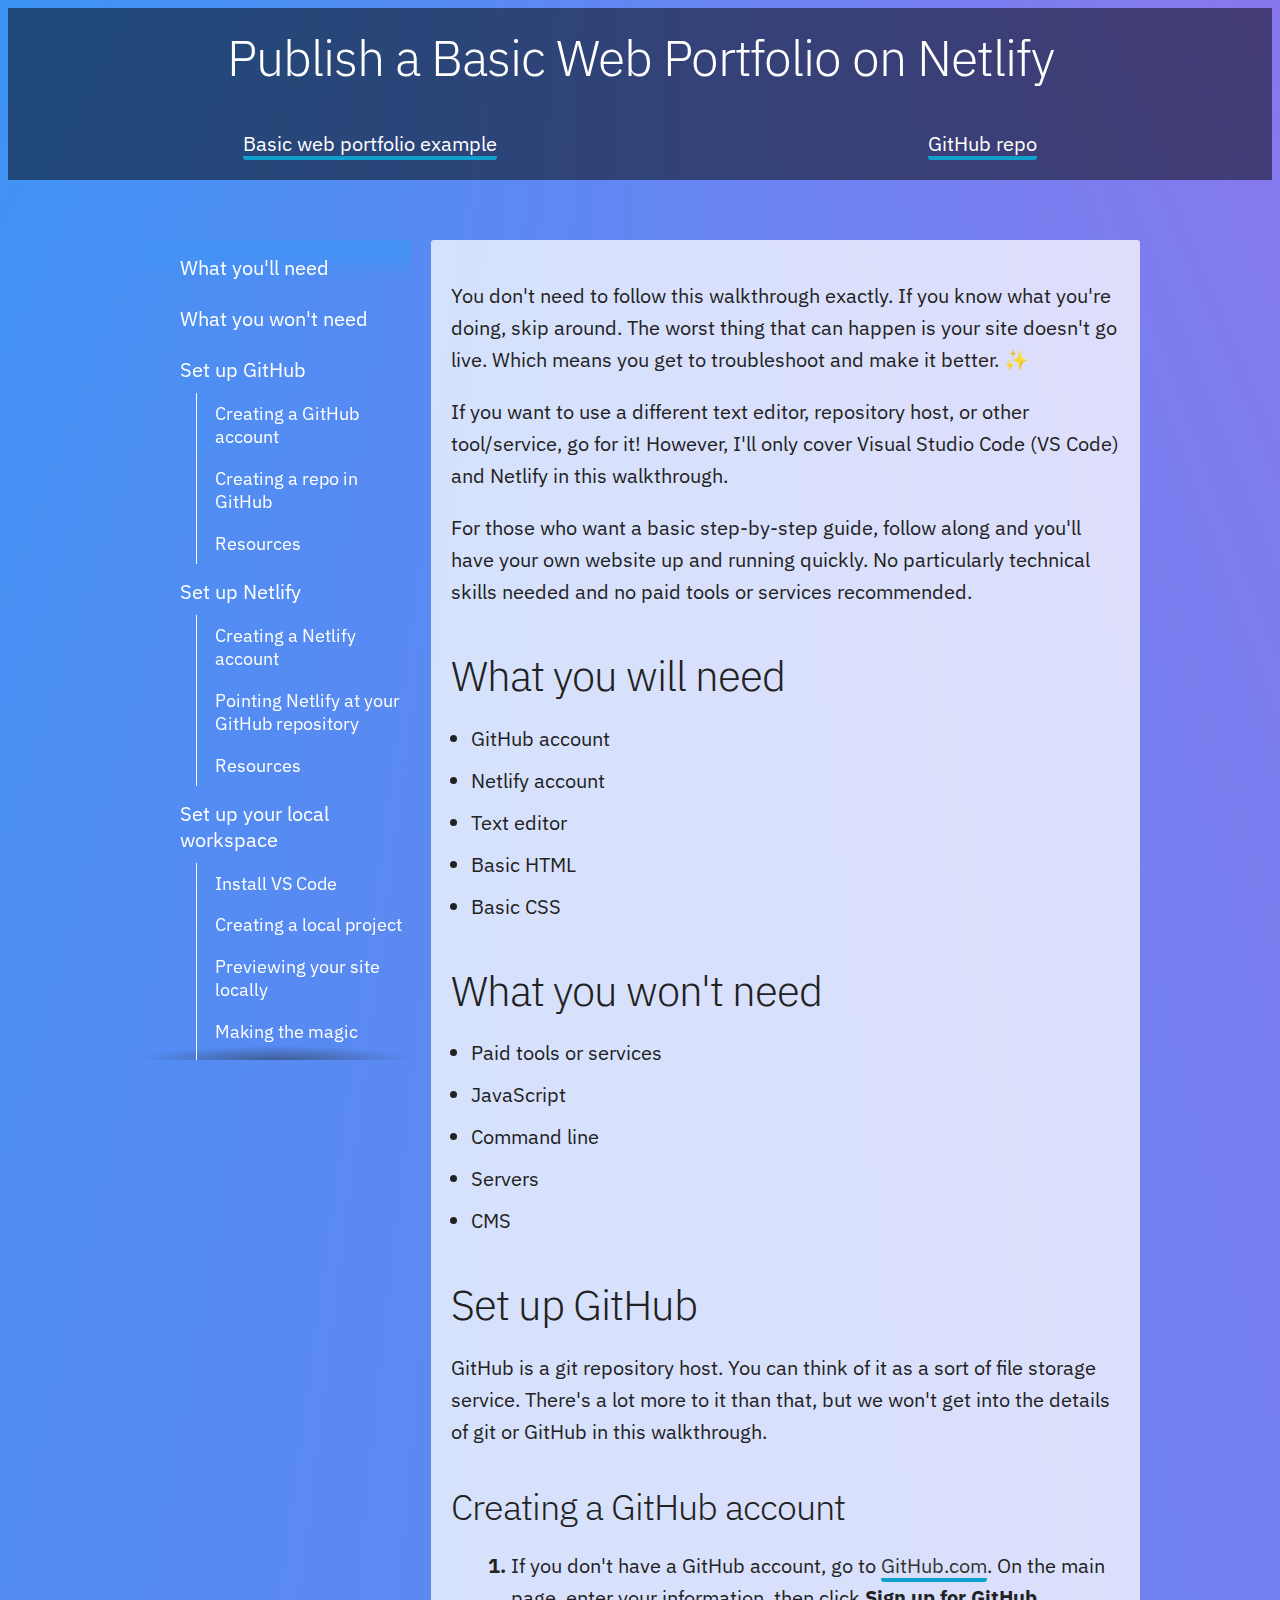
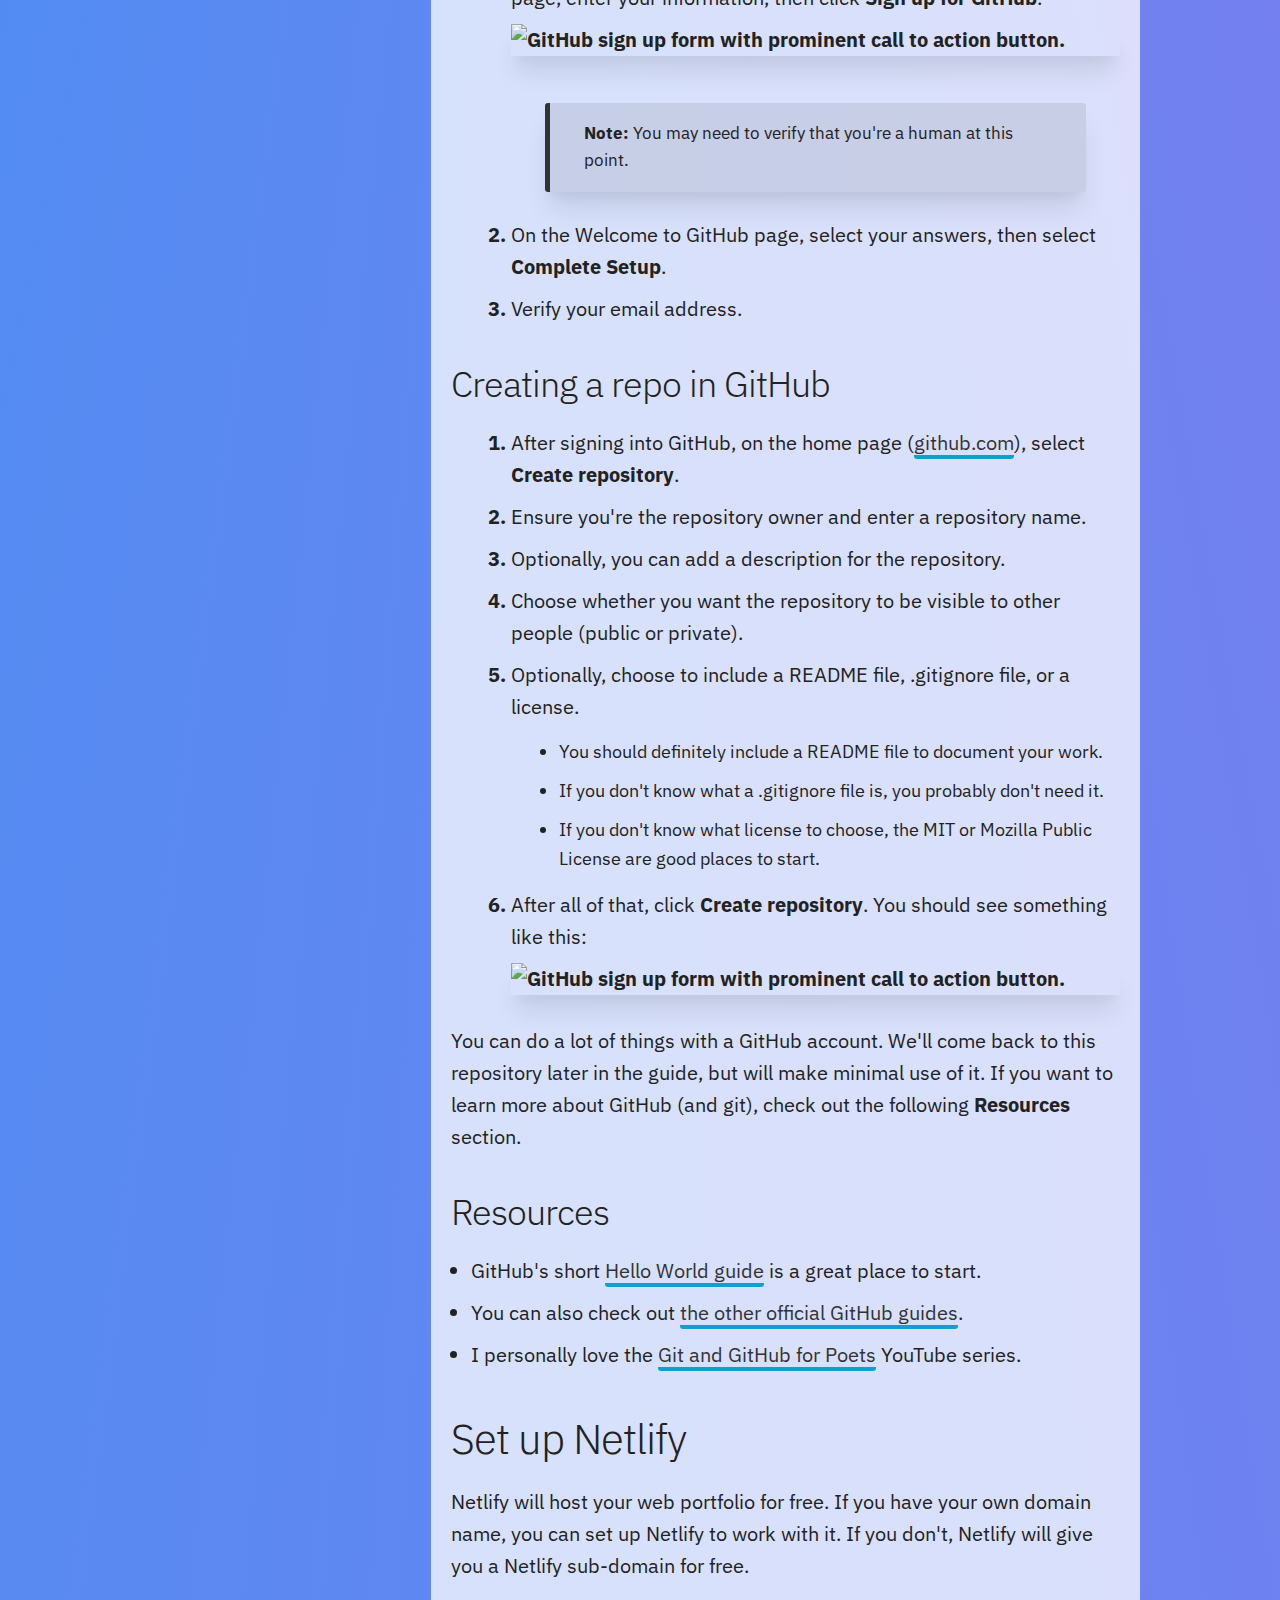
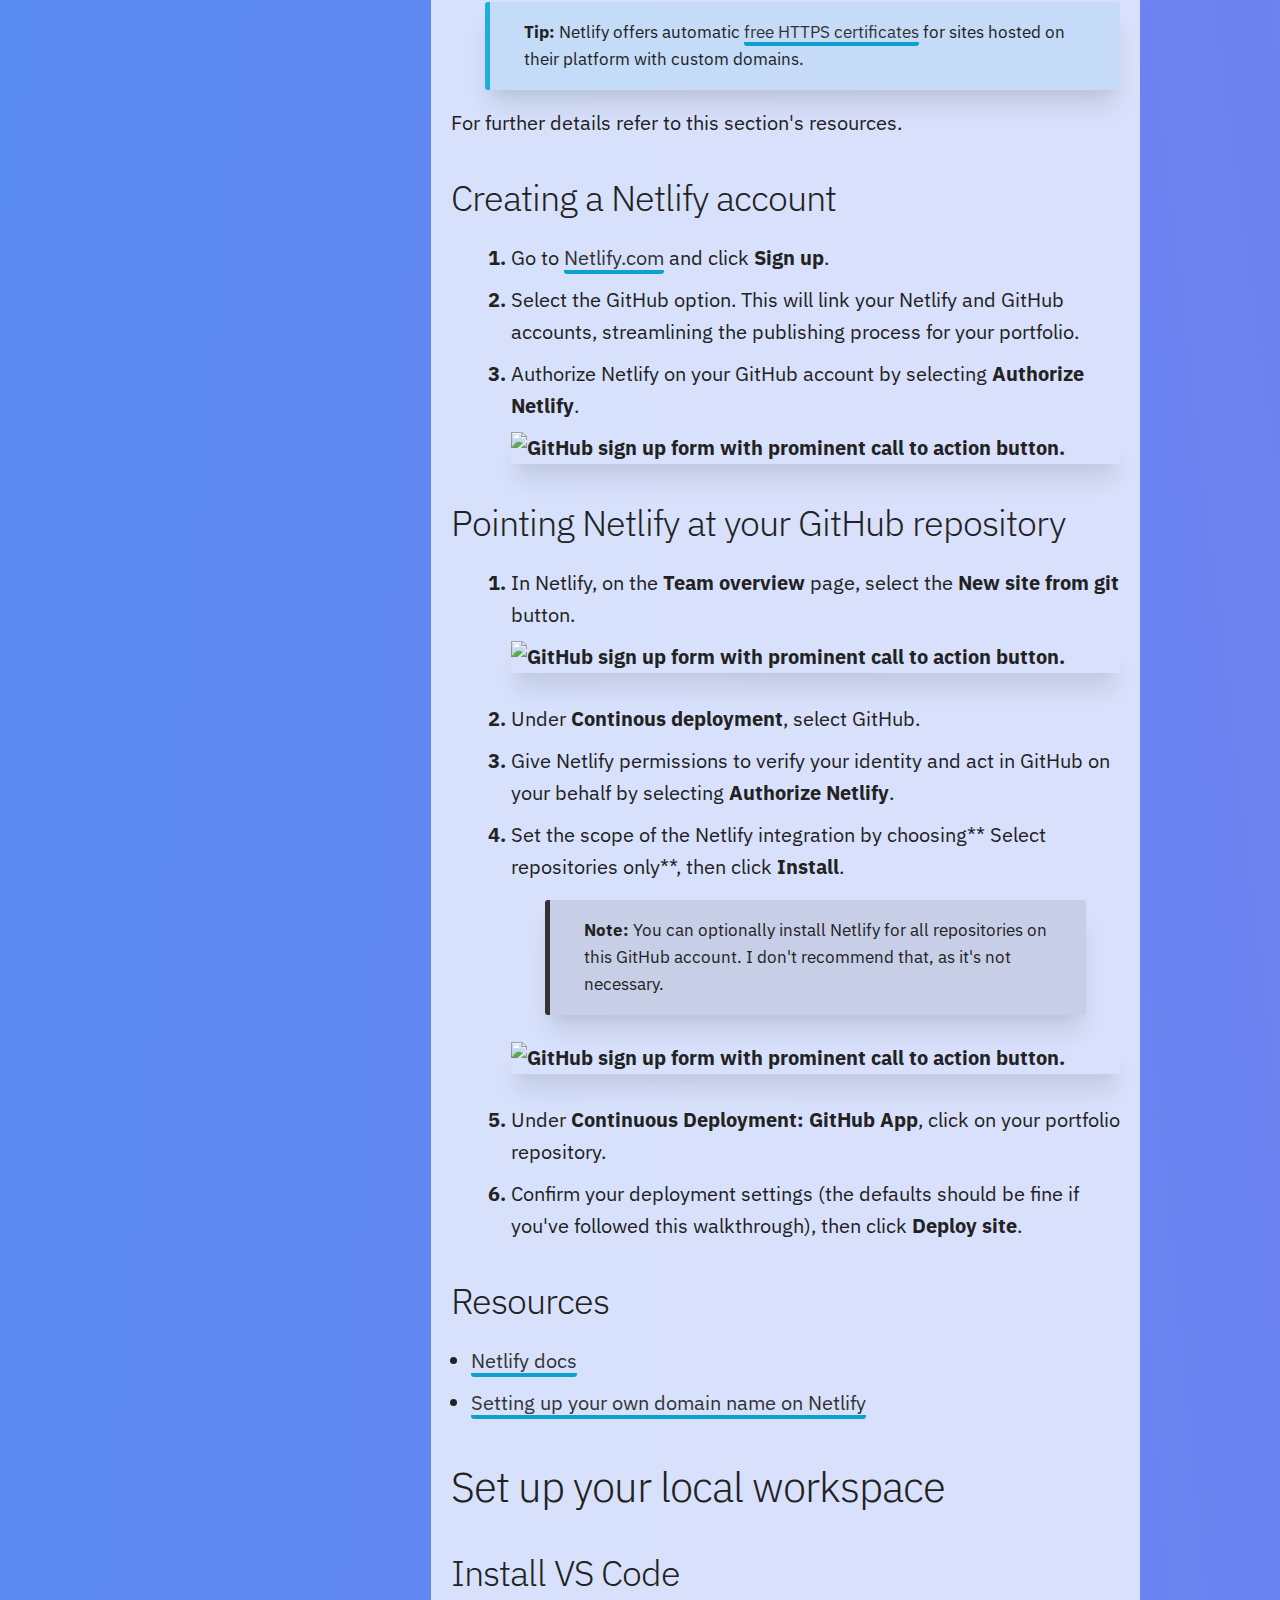
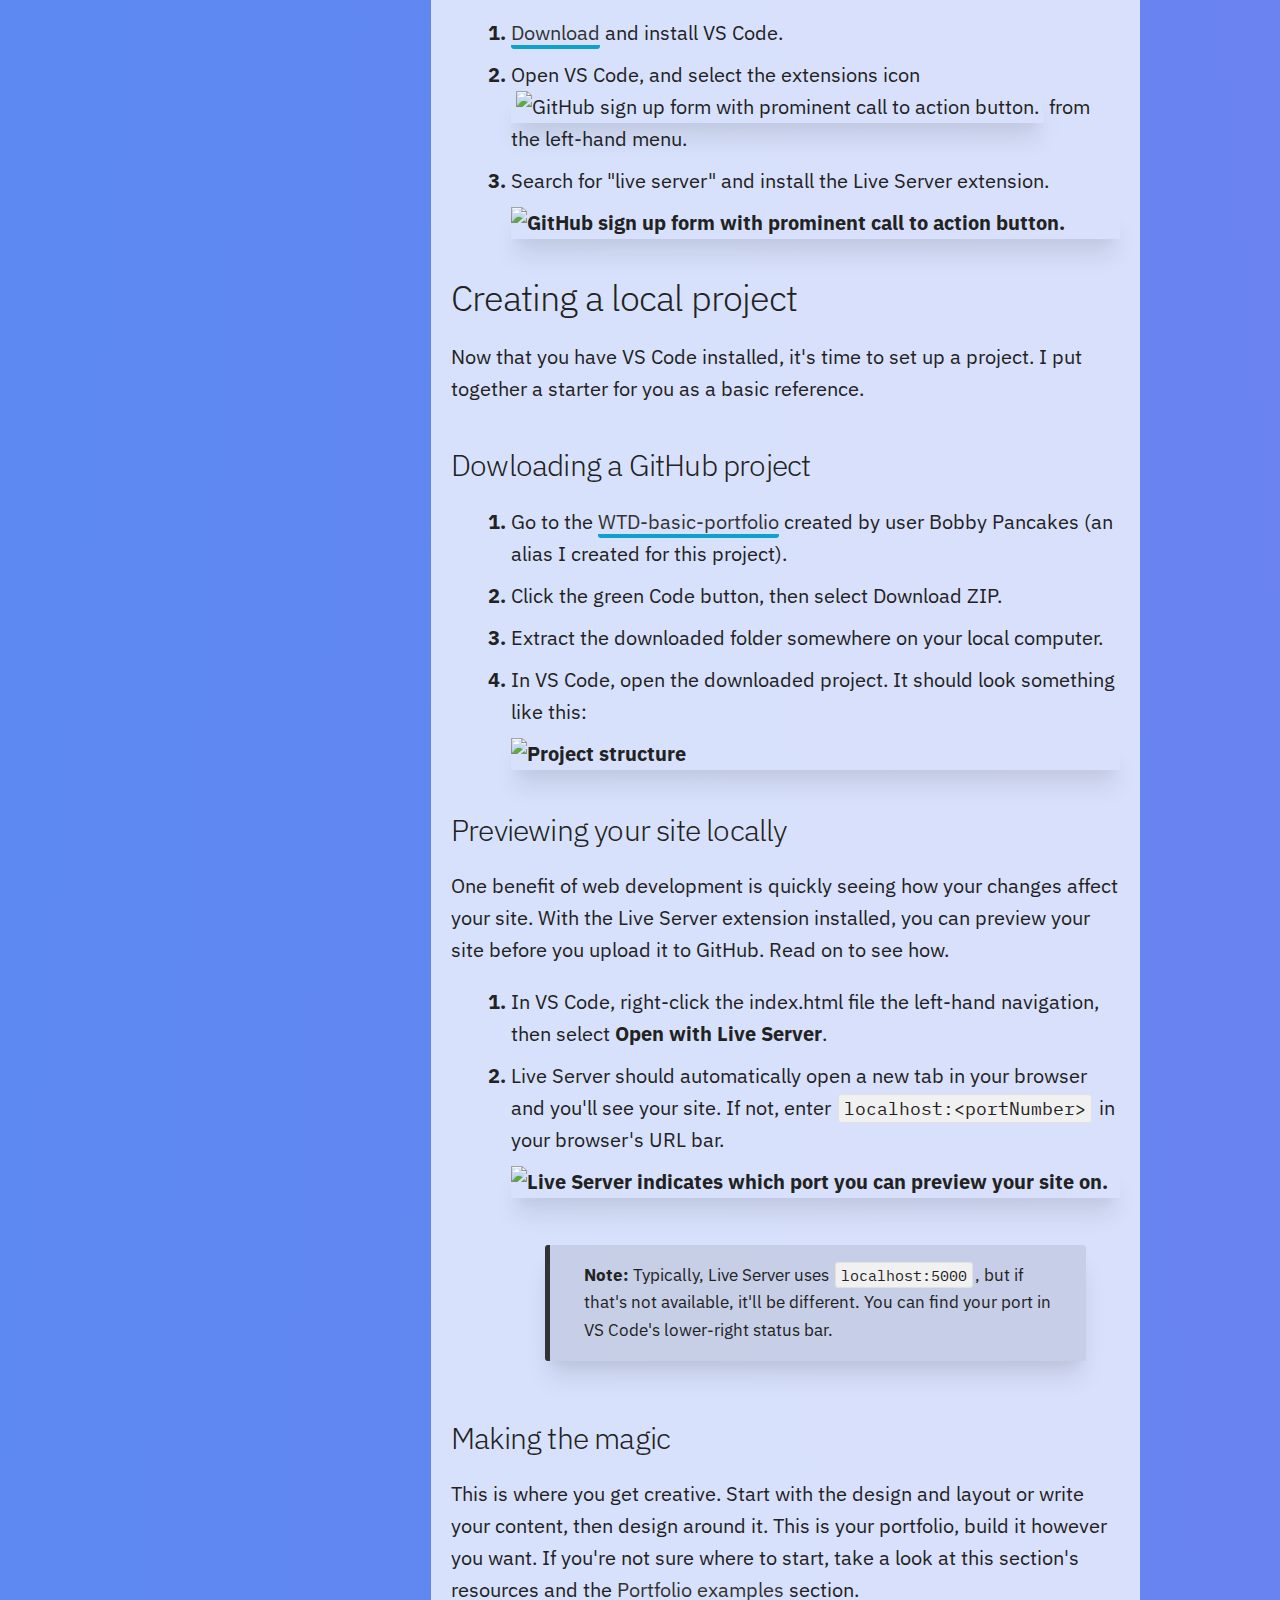
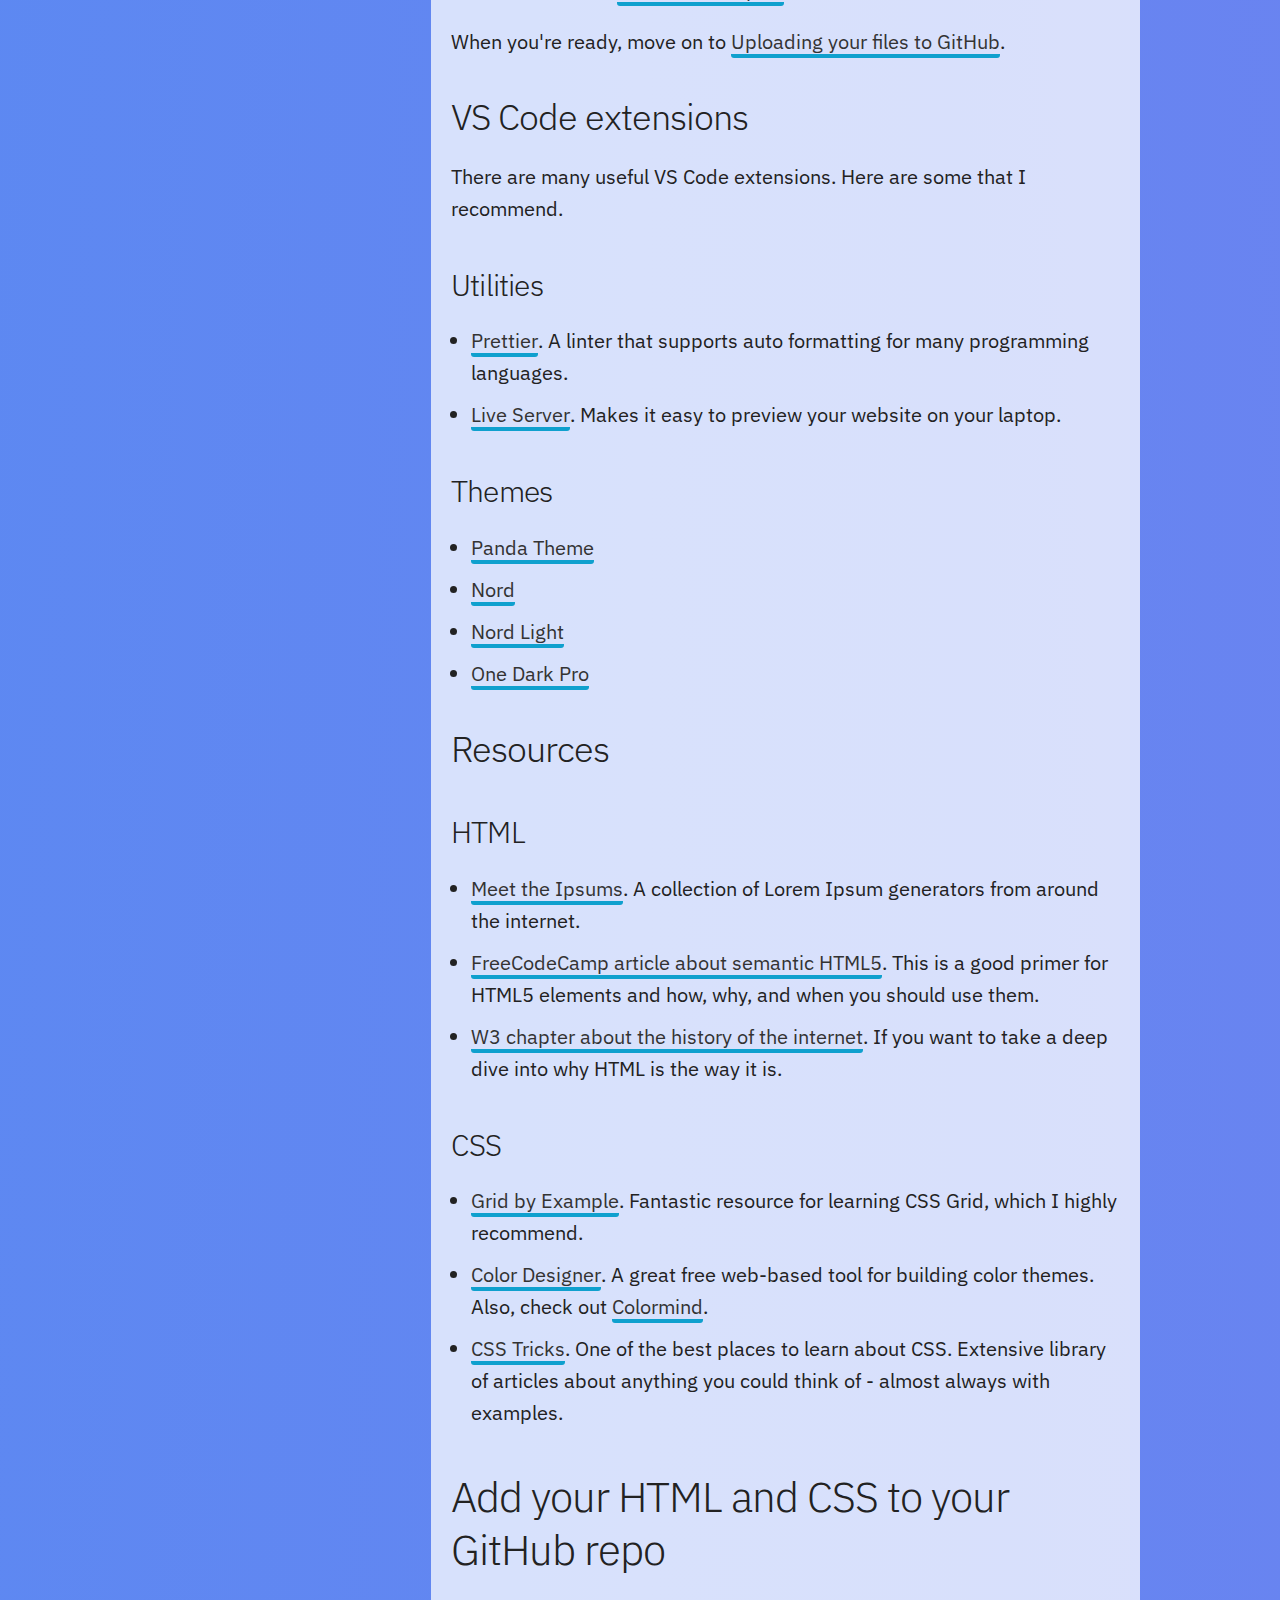
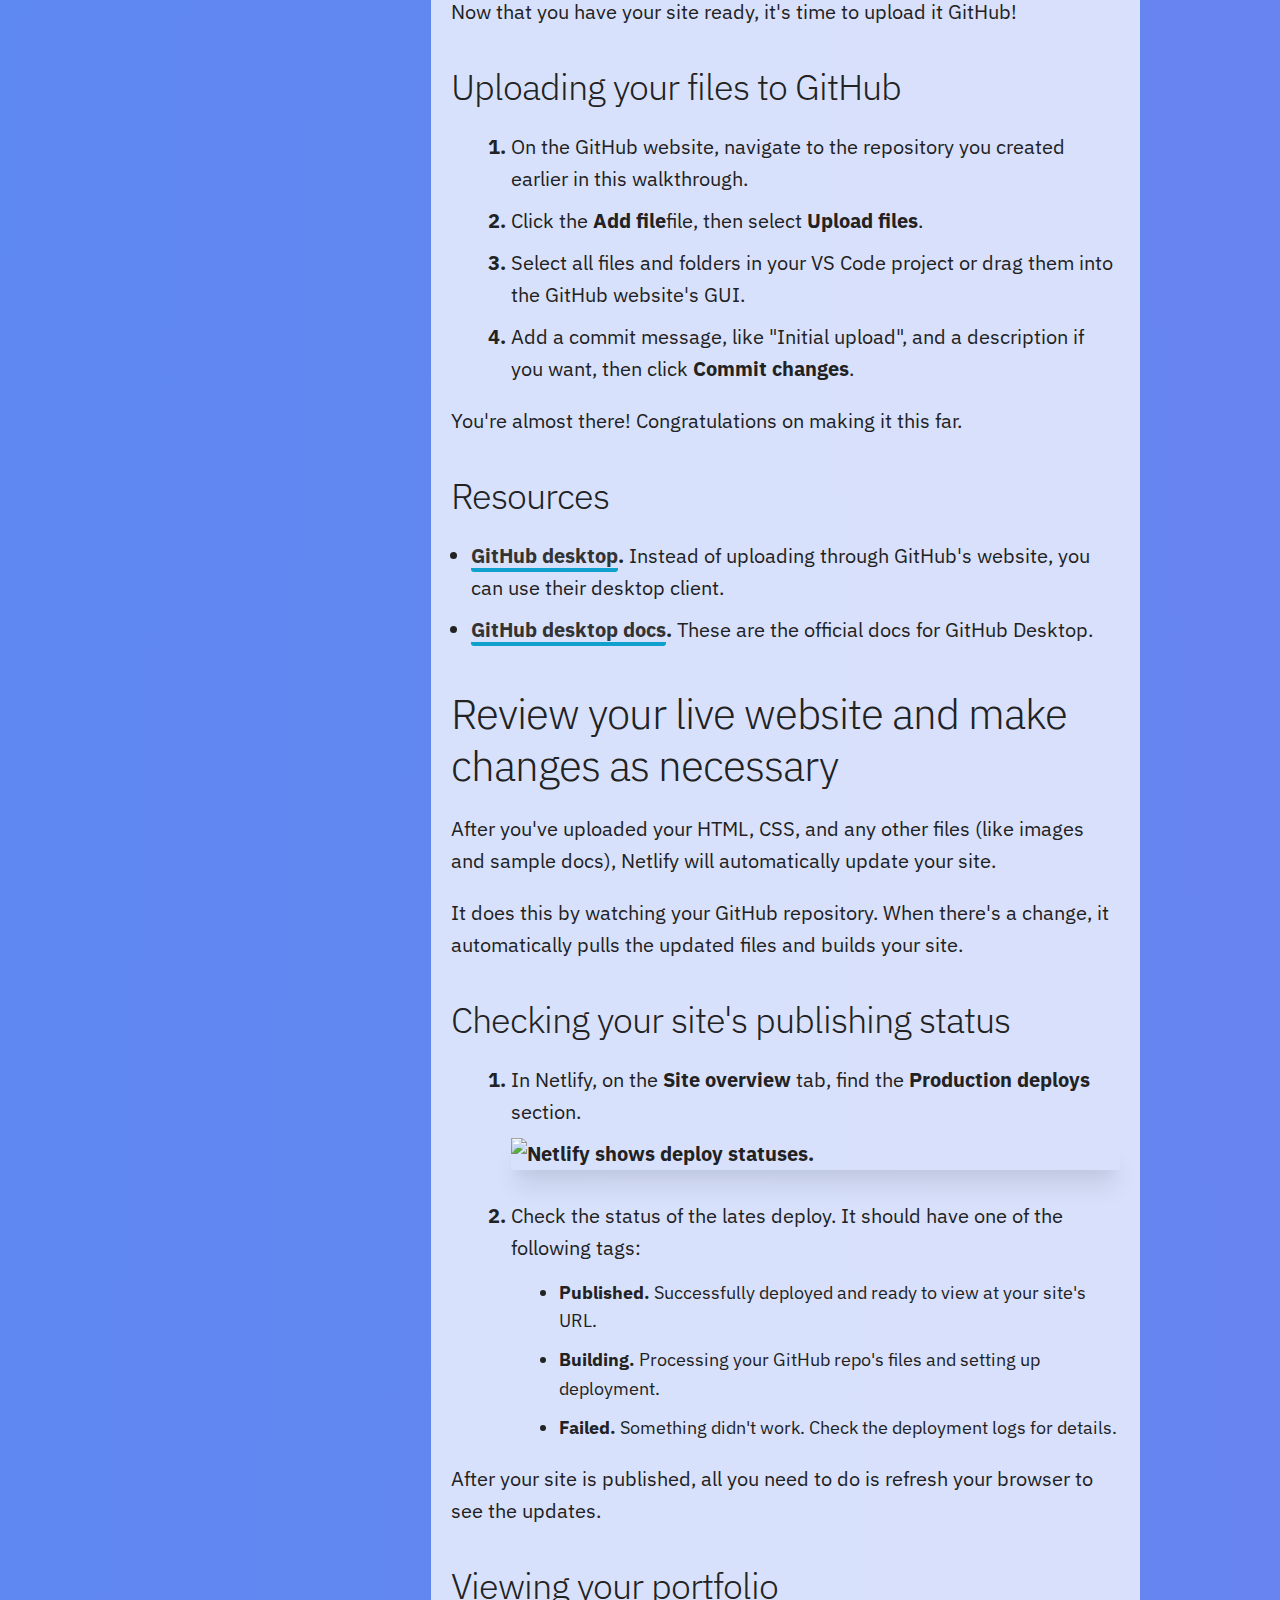
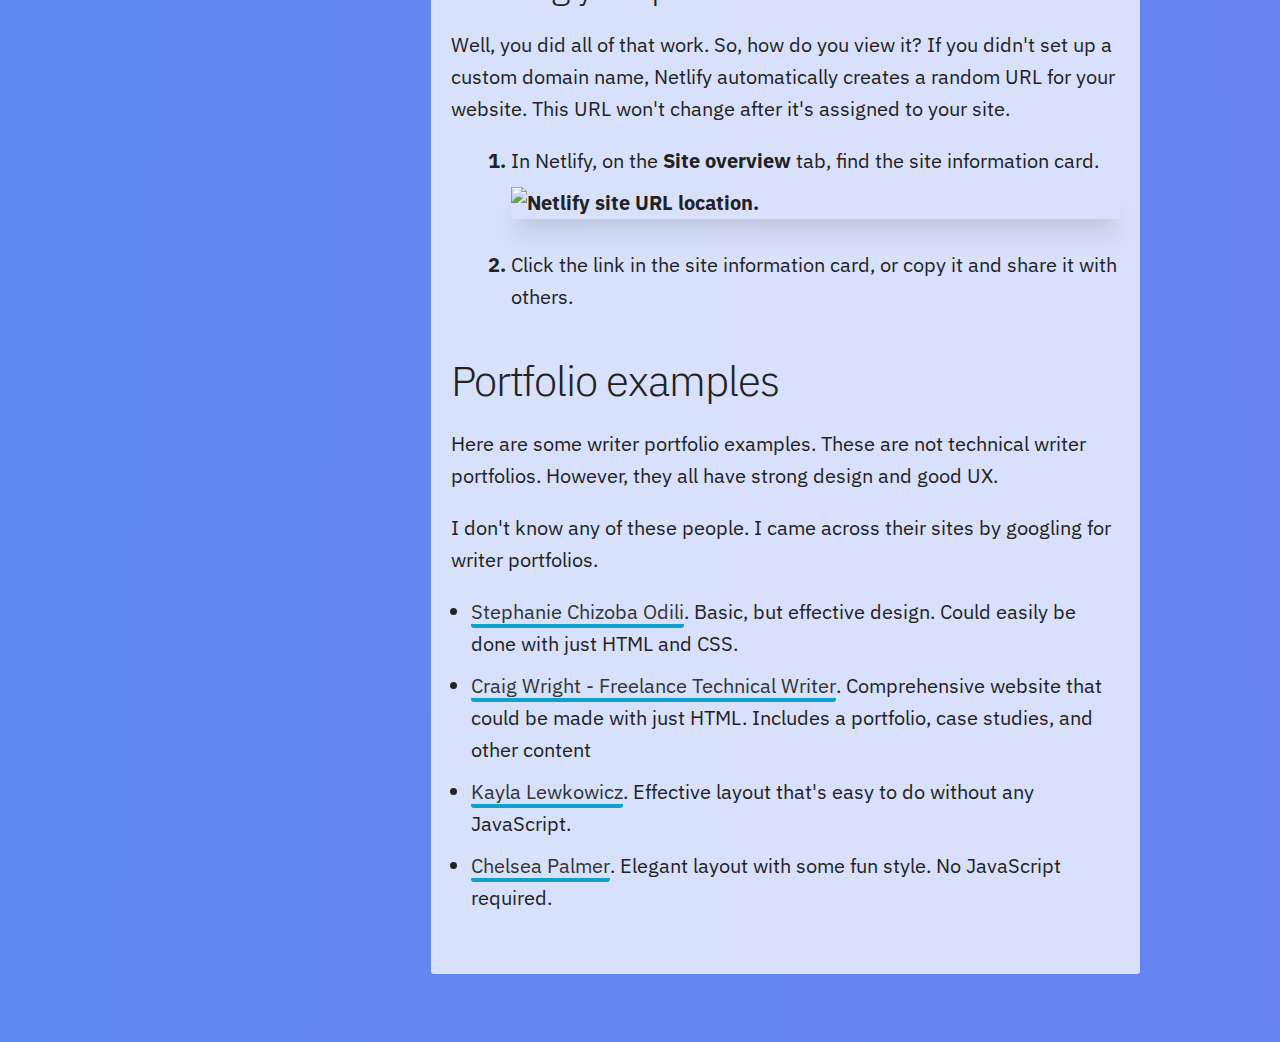
==== index.html @ c63e447b "Update header and add scroll shadow" ====
<!DOCTYPE html>
<html>

<head>
  <meta charset="UTF-8" />
  <title>Basic portfolio docs</title>
  <link rel="stylesheet" href="./css/normalize.css" />
  <link rel="stylesheet" href="./css/main.css" />
  <!-- GOOGLE FONTS -->
  <link rel="preconnect" href="https://fonts.gstatic.com" />
  <link href="https://fonts.googleapis.com/css2?family=IBM+Plex+Sans&display=swap" rel="stylesheet" />
  <link href="https://fonts.googleapis.com/css2?family=IBM+Plex+Mono&display=swap" rel="stylesheet" />
</head>

<body>
  <header>
    <h1 id="publishing-a-basic-web-portfolio-on-netlify">
      Publish a Basic Web Portfolio on Netlify
    </h1>

    <div>
      <a href="https://wtd-basic-portfolio.netlify.app/">Basic web portfolio example</a>
      <a href="https://github.com/bobby-pancakes/docs-basic-portfolio">GitHub repo</a>
    </div>
  </header>

  <div class="wrapper">
    <aside id="toc" class="toc scroll-shadows">
      <ul class="toc-list">
        <li>
          <a href="#what-you-need">What you'll need</a>
        </li>
        <li>
          <a href="#what-you-wont-need">What you won't need</a>
        </li>
        <li>
          <a href="#set-up-github">Set up GitHub</a>
          <ul>
            <li data-level="2">
              <a href="#creating-a-github-account">Creating a GitHub account</a>
            </li>
            <li data-level="2">
              <a href="#creating-a-repo-in-github">Creating a repo in GitHub</a>
            </li>
            <li data-level="2"><a href="#resources">Resources</a></li>
          </ul>
        </li>
        <li>
          <a href="#set-up-netlify">Set up Netlify</a>
          <ul>
            <li data-level="2">
              <a href="#creating-a-netlify-account">Creating a Netlify account</a>
            </li>
            <li data-level="2">
              <a href="#pointing-netlify-at-your-github-repository">Pointing Netlify at your GitHub repository</a>
            </li>
            <li data-level="2"><a href="#resources-1">Resources</a></li>
          </ul>
        </li>
        <li>
          <a href="#set-up-your-local-workspace">Set up your local workspace</a>
          <ul>
            <li data-level="2">
              <a href="#install-vs-code">Install VS Code</a>
            </li>
            <li data-level="2">
              <a href="#creating-a-local-project">Creating a local project</a>
            </li>
            <li data-level="2">
              <a href="#previewing-your-site-locally">Previewing your site locally</a>
            </li>
            <li data-level="2">
              <a href="#making-the-magic">Making the magic</a>
            </li>
            <li data-level="2">
              <a href="#vs-code-extensions">VS Code extensions</a>
              <ul>
                <li data-level="3"><a href="#utilities">Utilities</a></li>
                <li data-level="3"><a href="#themes">Themes</a></li>
              </ul>
            </li>
            <li data-level="2">
              <a href="#resources-2">Resources</a>
              <ul>
                <li data-level="3"><a href="#html-links">HTML links</a></li>
                <li data-level="3"><a href="#css-links">CSS links</a></li>
              </ul>
            </li>
          </ul>
        </li>
        <li>
          <a href="#add-your-html-and-css-to-your-github-repo">Add your HTML and CSS to your GitHub repo</a>
          <ul>
            <li data-level="2">
              <a href="#uploading-your-files-to-github">Uploading your files to GitHub</a>
            </li>
            <li data-level="2"><a href="#resources-3">Resources</a></li>
          </ul>
        </li>
        <li>
          <a href="#review-your-live-website-and-make-changes-as-necessary">Review your live website and make changes as
            necessary</a>
          <ul>
            <li data-level="2">
              <a href="#checking-your-site-publishing-status">Checking your site's publishing status</a>
            </li>
          </ul>
        </li>
        <li>
          <a href="#portfolio-examples">Portfolio examples</a>
        </li>
      </ul>
    </aside>

    <main class="content">
      <p>
        You don't need to follow this walkthrough exactly. If you know what
        you're doing, skip around. The worst thing that can happen is your
        site doesn't go live. Which means you get to troubleshoot and make it
        better. ✨
      </p>
      <p>
        If you want to use a different text editor, repository host, or other
        tool/service, go for it! However, I'll only cover Visual Studio Code
        (VS Code) and Netlify in this walkthrough.
      </p>
      <p>
        For those who want a basic step-by-step guide, follow along and
        you'll have your own website up and running quickly. No particularly
        technical skills needed and no paid tools or services recommended.
      </p>

      <h2 id="what-you-need">What you will need</h2>
      <ul>
        <li>GitHub account</li>
        <li>Netlify account</li>
        <li>Text editor</li>
        <li>Basic HTML</li>
        <li>Basic CSS</li>
      </ul>

      <h2 id="what-you-wont-need">What you won't need</h2>
      <ul>
        <li>Paid tools or services</li>
        <li>JavaScript</li>
        <li>Command line</li>
        <li>Servers</li>
        <li>CMS</li>
      </ul>
      <h2 id="set-up-github">Set up GitHub</h2>
      <p>
        GitHub is a git repository host. You can think of it as a sort of file
        storage service. There's a lot more to it than that, but we won't get
        into the details of git or GitHub in this walkthrough.
      </p>
      <h3 id="creating-a-github-account">Creating a GitHub account</h3>
      <ol class="procedure">
        <li>
          <p>
            If you don't have a GitHub account, go to
            <a href="https://github.com/">GitHub.com</a>. On the main page,
            enter your information, then click
            <strong>Sign up for GitHub</strong>.
          </p>

          <img src="./images/github.png" alt="GitHub sign up form with prominent call to action button."
            title="GitHub sign up form" />

          <p class="note">
            <strong>Note:</strong> You may need to verify that you're a human
            at this point.
          </p>
        </li>
        <li>
          <p>
            On the Welcome to GitHub page, select your answers, then select
            <strong>Complete Setup</strong>.
          </p>
        </li>
        <li>
          <p>Verify your email address.</p>
        </li>
      </ol>
      <h3 id="creating-a-repo-in-github">Creating a repo in GitHub</h3>
      <ol class="procedure">
        <li>
          <p>
            After signing into GitHub, on the home page (<a href="http://github.com">github.com</a>), select
            <strong>Create repository</strong>.
          </p>
        </li>
        <li>
          <p>
            Ensure you're the repository owner and enter a repository name.
          </p>
        </li>
        <li>
          <p>Optionally, you can add a description for the repository.</p>
        </li>
        <li>
          <p>
            Choose whether you want the repository to be visible to other
            people (public or private).
          </p>
        </li>
        <li>
          <p>
            Optionally, choose to include a README file, .gitignore file, or a
            license.
          </p>
          <ul>
            <li>
              <p>
                You should definitely include a README file to document your
                work.
              </p>
            </li>
            <li>
              <p>
                If you don't know what a .gitignore file is, you probably
                don't need it.
              </p>
            </li>
            <li>
              <p>
                If you don't know what license to choose, the MIT or Mozilla
                Public License are good places to start.
              </p>
            </li>
          </ul>
        </li>
        <li>
          <p>
            After all of that, click <strong>Create repository</strong>. You
            should see something like this:
          </p>

          <img src="./images/new-repo.png" alt="GitHub sign up form with prominent call to action button."
            title="GitHub sign up form" />
        </li>
      </ol>
      <p>
        You can do a lot of things with a GitHub account. We'll come back to
        this repository later in the guide, but will make minimal use of it.
        If you want to learn more about GitHub (and git), check out the
        following
        <strong>Resources</strong> section.
      </p>
      <h3 id="resources">Resources</h3>
      <ul>
        <li>
          GitHub's short
          <a href="https://guides.github.com/activities/hello-world/">Hello World guide</a>
          is a great place to start.
        </li>
        <li>
          You can also check out
          <a href="https://guides.github.com/">the other official GitHub guides</a>.
        </li>
        <li>
          I personally love the
          <a href="https://www.youtube.com/playlist?list=PLRqwX-V7Uu6ZF9C0YMKuns9sLDzK6zoiV&amp;app">Git and GitHub for
            Poets</a>
          YouTube series.
        </li>
      </ul>
      <h2 id="set-up-netlify">Set up Netlify</h2>
      <p>
        Netlify will host your web portfolio for free. If you have your own
        domain name, you can set up Netlify to work with it. If you don't,
        Netlify will give you a Netlify sub-domain for free.
      </p>
      <p class="tip">
        <strong>Tip:</strong> Netlify offers automatic
        <a href="https://docs.netlify.com/domains-https/https-ssl/#certificate-service-types">free HTTPS
          certificates</a>
        for sites hosted on their platform with custom domains.
      </p>
      <p>For further details refer to this section's resources.</p>
      <h3 id="creating-a-netlify-account">Creating a Netlify account</h3>
      <ol class="procedure">
        <li>
          <p>
            Go to <a href="https://www.netlify.com/">Netlify.com</a> and click
            <strong>Sign up</strong>.
          </p>
        </li>
        <li>
          <p>Select the GitHub option.</p>
          <p>
            This will link your Netlify and GitHub accounts, streamlining the
            publishing process for your portfolio.
          </p>
        </li>
        <li>
          <p>
            Authorize Netlify on your GitHub account by selecting
            <strong>Authorize Netlify</strong>.
          </p>

          <img src="./images/netlify-and-github.png" alt="GitHub sign up form with prominent call to action button."
            title="GitHub sign up form" />
        </li>
      </ol>
      <h3 id="pointing-netlify-at-your-github-repository">
        Pointing Netlify at your GitHub repository
      </h3>
      <ol class="procedure">
        <li>
          <p>
            In Netlify, on the <strong>Team overview</strong> page, select the
            <strong>New site from git</strong> button.
          </p>

          <img src="./images/new-site.png" alt="GitHub sign up form with prominent call to action button."
            title="GitHub sign up form" />
        </li>
        <li>
          <p>Under <strong>Continous deployment</strong>, select GitHub.</p>
        </li>
        <li>
          <p>
            Give Netlify permissions to verify your identity and act in GitHub
            on your behalf by selecting <strong>Authorize Netlify</strong>.
          </p>
        </li>
        <li>
          <p>
            Set the scope of the Netlify integration by choosing** Select
            repositories only**, then click <strong>Install</strong>.
          </p>
          <p class="note">
            <strong>Note:</strong> You can optionally install Netlify for all
            repositories on this GitHub account. I don't recommend that, as
            it's not necessary.
          </p>

          <img src="./images/scope.png" alt="GitHub sign up form with prominent call to action button."
            title="GitHub sign up form" />
        </li>
        <li>
          <p>
            Under <strong>Continuous Deployment: GitHub App</strong>, click on
            your portfolio repository.
          </p>
        </li>
        <li>
          <p>
            Confirm your deployment settings (the defaults should be fine if
            you've followed this walkthrough), then click
            <strong>Deploy site</strong>.
          </p>
        </li>
      </ol>
      <h3 id="resources-1">Resources</h3>
      <ul>
        <li>
          <a href="https://docs.netlify.com/">Netlify docs</a>
        </li>
        <li>
          <a href="https://docs.netlify.com/domains-https/custom-domains/configure-external-dns/">Setting up your own
            domain name on Netlify</a>
        </li>
      </ul>
      <h2 id="set-up-your-local-workspace">Set up your local workspace</h2>
      <h3 id="install-vs-code">Install VS Code</h3>
      <ol class="procedure">
        <li>
          <p>
            <a href="https://code.visualstudio.com/">Download</a> and install
            VS Code.
          </p>
        </li>
        <li>
          <p>
            Open VS Code, and select the extensions icon
            <img src="./images/extension.png" alt="GitHub sign up form with prominent call to action button."
              title="GitHub sign up form" class="inline-image" />
            from the left-hand menu.
          </p>
        </li>
        <li>
          <p>
            Search for &quot;live server&quot; and install the Live Server
            extension.
          </p>

          <img src="./images/live-server.png" alt="GitHub sign up form with prominent call to action button."
            title="GitHub sign up form" />
        </li>
      </ol>
      <h3 id="creating-a-local-project">Creating a local project</h3>
      <p>
        Now that you have VS Code installed, it's time to set up a project. I
        put together a starter for you as a basic reference.
      </p>
      <h4>Dowloading a GitHub project</h4>
      <ol class="procedure">
        <li>
          <p>
            Go to the
            <a href="https://github.com/bobby-pancakes/basic-portfolio">WTD-basic-portfolio</a>
            created by user Bobby Pancakes (an alias I created for this
            project).
          </p>
        </li>
        <li>
          <p>Click the green Code button, then select Download ZIP.</p>
        </li>
        <li>
          <p>
            Extract the downloaded folder somewhere on your local computer.
          </p>
        </li>
        <li>
          <p>
            In VS Code, open the downloaded project. It should look something
            like this:
          </p>
          <img src="./images/project.png" alt="Project structure" title="Project structure" />
        </li>
      </ol>
      <h4 id="previewing-your-site-locally">Previewing your site locally</h4>
      <p>
        One benefit of web development is quickly seeing how your changes
        affect your site. With the Live Server extension installed, you can
        preview your site before you upload it to GitHub. Read on to see how.
      </p>
      <ol class="procedure">
        <li>
          <p>
            In VS Code, right-click the index.html file the left-hand
            navigation, then select <strong>Open with Live Server</strong>.
          </p>
        </li>
        <li>
          <p>
            Live Server should automatically open a new tab in your browser
            and you'll see your site. If not, enter
            <code>localhost:&#60;portNumber></code> in your browser's URL bar.
          </p>
          <img src="./images/port.png" alt="Live Server indicates which port you can preview your site on."
            title="Live Server port" />
          <p class="note">
            <strong>Note:</strong> Typically, Live Server uses
            <code>localhost:5000</code>, but if that's not available, it'll be
            different. You can find your port in VS Code's lower-right status
            bar.
          </p>
        </li>
      </ol>

      <h4 id="making-the-magic">Making the magic</h4>
      <p>
        This is where you get creative. Start with the design and layout or
        write your content, then design around it. This is your portfolio,
        build it however you want. If you're not sure where to start, take a
        look at this section's resources and the
        <a href="#portfolio-examples">Portfolio examples</a> section.
      </p>

      <p>
        When you're ready, move on to
        <a href="#uploading-your-files-to-github">Uploading your files to GitHub</a>.
      </p>
      <h3 id="vs-code-extensions">VS Code extensions</h3>
      <p>
        There are many useful VS Code extensions. Here are some that I
        recommend.
      </p>
      <h4 id="utilities">Utilities</h4>
      <ul>
        <li>
          <a href="https://marketplace.visualstudio.com/items?itemName=esbenp.prettier-vscode">Prettier</a>. A linter
          that supports auto formatting for many programming
          languages.
        </li>
        <li>
          <a href="https://marketplace.visualstudio.com/items?itemName=CoenraadS.bracket-pair-colorizer">Live
            Server</a>. Makes it easy to preview your website on your laptop.
        </li>
      </ul>
      <h4 id="themes">Themes</h4>
      <ul>
        <li>
          <a href="https://marketplace.visualstudio.com/items?itemName=tinkertrain.theme-panda">Panda Theme</a>
        </li>
        <li>
          <a href="https://marketplace.visualstudio.com/items?itemName=arcticicestudio.nord-visual-studio-code">Nord</a>
        </li>
        <li>
          <a href="https://marketplace.visualstudio.com/items?itemName=huytd.nord-light">Nord Light</a>
        </li>
        <li>
          <a href="https://marketplace.visualstudio.com/items?itemName=zhuangtongfa.Material-theme">One Dark Pro</a>
        </li>
      </ul>
      <h3 id="resources-2">Resources</h3>
      <h4 id="html-links">HTML</h4>
      <ul>
        <li>
          <a href="https://meettheipsums.com/">Meet the Ipsums</a>. A
          collection of Lorem Ipsum generators from around the internet.
        </li>
        <li>
          <a href="https://www.freecodecamp.org/news/semantic-html5-elements/">FreeCodeCamp article about semantic
            HTML5</a>. This is a good primer for HTML5 elements and how, why, and when
          you should use them.
        </li>
        <li>
          <a href="https://www.w3.org/People/Raggett/book4/ch02.html">W3 chapter about the history of the internet</a>.
          If you want to take a deep dive into why HTML is the way it is.
        </li>
      </ul>
      <h4 id="css-links">CSS</h4>
      <ul>
        <li>
          <a href="https://gridbyexample.com/">Grid by Example</a>. Fantastic
          resource for learning CSS Grid, which I highly recommend.
        </li>
        <li>
          <a href="https://colordesigner.io/">Color Designer</a>. A great free
          web-based tool for building color themes. Also, check out
          <a href="http://colormind.io/">Colormind</a>.
        </li>
        <li>
          <a href="https://css-tricks.com/">CSS Tricks</a>. One of the best
          places to learn about CSS. Extensive library of articles about
          anything you could think of - almost always with examples.
        </li>
      </ul>
      <h2 id="add-your-html-and-css-to-your-github-repo">
        Add your HTML and CSS to your GitHub repo
      </h2>
      <p>Now that you have your site ready, it's time to upload it GitHub!</p>
      <h3 id="uploading-your-files-to-github">
        Uploading your files to GitHub
      </h3>
      <ol class="procedure">
        <li>
          <p>
            On the GitHub website, navigate to the repository you created
            earlier in this walkthrough.
          </p>
        </li>
        <li>
          <p>
            Click the <strong>Add file</strong>file, then select
            <strong>Upload files</strong>.
          </p>
        </li>
        <li>
          <p>
            Select all files and folders in your VS Code project or drag them
            into the GitHub website's GUI.
          </p>
        </li>
        <li>
          <p>
            Add a commit message, like "Initial upload", and a description if
            you want, then click <strong>Commit changes</strong>.
          </p>
        </li>
      </ol>

      <p>You're almost there! Congratulations on making it this far.</p>

      <h3 id="resources-3">Resources</h3>
      <ul>
        <li>
          <strong><a href="https://desktop.github.com/">GitHub desktop</a>.</strong>
          Instead of uploading through GitHub's website, you can use their desktop
          client.
        </li>
        <li>
          <strong><a href="https://docs.github.com/en/free-pro-team@latest/desktop">GitHub desktop docs</a>.</strong>
          These are the official docs for GitHub Desktop.
        </li>
      </ul>
      <h2 id="review-your-live-website-and-make-changes-as-necessary">
        Review your live website and make changes as necessary
      </h2>
      <p>
        After you've uploaded your HTML, CSS, and any other files (like images
        and sample docs), Netlify will automatically update your site.
      </p>
      <p>
        It does this by watching your GitHub repository. When there's a
        change, it automatically pulls the updated files and builds your site.
      </p>
      <h3 id="checking-your-site-publishing-status">
        Checking your site's publishing status
      </h3>
      <ol class="procedure">
        <li>
          <p>
            In Netlify, on the <strong>Site overview</strong> tab, find the
            <strong>Production deploys</strong> section.
          </p>
          <img src="./images/deploy.png" alt="Netlify shows deploy statuses." title="Netlify deploy status" />
        </li>
        <li>
          <p>
            Check the status of the lates deploy. It should have one of the
            following tags:
          </p>

          <ul>
            <li>
              <p>
                <strong>Published.</strong> Successfully deployed and ready to
                view at your site's URL.
              </p>
            </li>
            <li>
              <p>
                <strong>Building.</strong> Processing your GitHub repo's files
                and setting up deployment.
              </p>
            </li>
            <li>
              <p>
                <strong>Failed.</strong> Something didn't work. Check the
                deployment logs for details.
              </p>
            </li>
          </ul>
        </li>
      </ol>
      <p>
        After your site is published, all you need to do is refresh your
        browser to see the updates.
      </p>
      <h3 id="viewing-your-portfolio">Viewing your portfolio</h3>
      <p>
        Well, you did all of that work. So, how do you view it? If you didn't
        set up a custom domain name, Netlify automatically creates a random
        URL for your website. This URL won't change after it's assigned to
        your site.
      </p>
      <ol class="procedure">
        <li>
          <p>
            In Netlify, on the <strong>Site overview</strong> tab, find the
            site information card.
          </p>
          <img src="./images/site-url.png" alt="Netlify site URL location." title="Netlify site URL" />
        </li>
        <li>
          <p>
            Click the link in the site information card, or copy it and share
            it with others.
          </p>
        </li>
      </ol>
      <h2 id="portfolio-examples">Portfolio examples</h2>
      <p>
        Here are some writer portfolio examples. These are not technical
        writer portfolios. However, they all have strong design and good UX.
      </p>
      <p>
        I don't know any of these people. I came across their sites by
        googling for writer portfolios.
      </p>
      <ul>
        <li>
          <a href="https://www.stephanieodili.com">Stephanie Chizoba Odili</a>.
          <p>
            Basic, but effective design. Could easily be done with just HTML
            and CSS.
          </p>
        </li>
        <li>
          <a href="https://www.straygoat.co.uk/">Craig Wright - Freelance Technical Writer</a>.
          <p>
            Comprehensive website that could be made with just HTML. Includes
            a portfolio, case studies, and other content
          </p>
        </li>
        <li>
          <a href="https://www.kaylalewkowicz.com/">Kayla Lewkowicz</a>.
          <p>Effective layout that's easy to do without any JavaScript.</p>
        </li>
        <li>
          <a href="https://www.chelsealpalmer.com/home/">Chelsea Palmer</a>.
          <p>Elegant layout with some fun style. No JavaScript required.</p>
        </li>
      </ul>
    </main>
  </div>
</body>

</html>
---- css/main.css ----
/* NOTE
html is set to 62.5% so that all REM measurements are based on 10px sizing. Example: 1.5rem = 15px */

html {
  scroll-behavior: smooth;
  font-size: 62.5%;
}

body {
  font-size: 2rem;
  line-height: 1.6;
  font-weight: 400;
  font-family: "IBM Plex Sans", "HelveticaNeue", "Helvetica Neue", Helvetica,
    Arial, sans-serif;
  color: #222;
  background: conic-gradient(
    from 0deg at 50% -10%,
    #db1eae,
    #d235bb,
    #b559d7,
    #837aee,
    #4392f4,
    #00a2eb,
    #03abe0,
    #1eaedb
  );
  box-sizing: border-box;
}

code,
kbd,
pre,
samp {
  font-family: "IBM Plex mono", monospace;
}

::selection {
  color: #ffffff;
  background: #837aee; /* WebKit/Blink Browsers */
}
::-moz-selection {
  color: #ffffff;
  background: #837aee; /* Gecko Browsers */
}

/* Typography
–––––––––––––––––––––––––––––––––––––––––––––––––– */
h1,
h2,
h3,
h4,
h5,
h6 {
  margin-bottom: 2rem;
  font-weight: 300;
}
h1 {
  margin-top: 0;
  font-size: 4rem;
  line-height: 1.2;
  letter-spacing: -0.1rem;
}
h2 {
  margin-top: 8rem;
  font-size: 3.6rem;
  line-height: 1.25;
  letter-spacing: -0.1rem;
}
h3 {
  margin-top: 6rem;
  font-size: 3rem;
  line-height: 1.3;
  letter-spacing: -0.1rem;
}
h4 {
  font-size: 2.4rem;
  line-height: 1.35;
  letter-spacing: -0.08rem;
}
h5 {
  font-size: 1.8rem;
  line-height: 1.5;
  letter-spacing: -0.05rem;
}
h6 {
  font-size: 1.5rem;
  line-height: 1.6;
  letter-spacing: 0;
}

/* Larger than phablet */
@media (min-width: 550px) {
  h1 {
    font-size: 5rem;
  }
  h2 {
    font-size: 4.2rem;
  }
  h3 {
    font-size: 3.6rem;
  }
  h4 {
    font-size: 3rem;
  }
  h5 {
    font-size: 2.4rem;
  }
  h6 {
    font-size: 1.5rem;
  }
}

p {
  margin-top: 0;
}

/* Links
–––––––––––––––––––––––––––––––––––––––––––––––––– */
a {
  display: inline-block;
  background: linear-gradient(to bottom, #0fa0ce 0%, #0fa0ce 100%);
  background-position: 0 100%;
  background-repeat: repeat-x;
  background-size: 4px 4px;
  color: #333333;
  text-decoration: none;
  border-radius: 3px;
  transition: background-size 0.4s, color 0.6s, box-shadow 0.4s, padding 0.4s,
    margin 0.4s;
}

a:hover {
  color: #ffffff;
  background-size: 4px 50px;
  box-shadow: 0 8px 6px -6px black;
  padding: 0 0.25em;
  margin: 0 -0.25em;
}

/* Lists
–––––––––––––––––––––––––––––––––––––––––––––––––– */
ol {
  font-weight: bold;
}

ol,
ul {
  list-style-position: outside;
  padding-left: 1em;
  margin-top: 0;
}
ul ul,
ul ol,
ol ol,
ol ul {
  margin: 1.5rem 0 1.5rem 3rem;
  font-size: 90%;
}

ol li p,
ul li p,
li pre {
  font-weight: normal;
}

li {
  margin-bottom: 1rem;
}
li p {
  display: inline;
}
li img {
  display: block;
  margin-top: 1rem;
  margin-bottom: 3rem;
  box-shadow: 0 20px 25px -5px rgba(0, 0, 0, 0.1),
    0 10px 10px -5px rgba(0, 0, 0, 0.04);
}

/* Code
–––––––––––––––––––––––––––––––––––––––––––––––––– */
code {
  padding: 0.2rem 0.5rem;
  margin: 0 0.2rem;
  font-size: 90%;
  white-space: nowrap;
  background: #f1f1f1;
  border: 1px solid #e1e1e1;
  border-radius: 4px;
}
pre > code {
  display: block;
  padding: 1rem 1.5rem;
  white-space: pre-wrap;
}

/* Layout
–––––––––––––––––––––––––––––––––––––––––––––––––– */
.wrapper {
  position: relative;
  display: flex;
  width: 100%;
  max-width: 1000px;
  margin: 0 auto;
  margin-top: 3em;
  z-index: 1;
}

/* Header
–––––––––––––––––––––––––––––––––––––––––––––––––– */
body > header {
  text-align: center;
  padding: 1em;
  background: rgba(0, 0, 0, 0.5);
}

body > header > div {
  display: flex;
  justify-content: space-around;
  margin-top: 2em;
}

body > header a, body > header h1 {
  color: #ffffff;
}

body > header h1 {
  margin: 0;
}

/* TOC
–––––––––––––––––––––––––––––––––––––––––––––––––– */
.toc {
  display: none;
  position: sticky;
  width: 30%;
  top: 1em;
  padding-right: 1em;
  height: calc(100vh - 4em);
  overflow-y: scroll;
}

/* Larger than Desktop */
@media (min-width: 1000px) {
  .content {
    width: 100%;
  }

  .toc {
    display: block;
  }
}

.toc a {
  display: inline-block;
  color: #ffffff;
  width: 100%;
  background: linear-gradient(
    90deg,
    #03abe0,
    #00a2eb,
    #4392f4,
    #837aee,
    #b559d7,
    #d235bb,
    #db1eae
  );
  background-position: 0 100%;
  background-repeat: no-repeat;
  background-size: 0%;
  text-decoration: none;
  transition: background-size 0.5s, box-shadow 0.75s;
  padding: 0.5em 1em;
  padding-right: 0;
  box-shadow: none;
  border-radius: 0;
}

.toc a:hover {
  background-size: 100%;
  box-shadow: 0 8px 6px -6px black;
}

.toc li[data-level="2"] a,
.toc li[data-level="3"] a {
  border-left: 1px solid #ffffff;
}

.toc ul {
  list-style-type: none;
  margin: 0;
}

.toc ul.toc-list > li {
  margin-left: 0;
  margin-top: .25em;
}

.toc li {
  margin: 0;
  margin-left: 1em;
  line-height: 1.3em;
}

.toc > li:last-child {
  margin-bottom: 1em;
}

.scroll-shadows {
  --bgRGB: 67,146,244;
  --bg: rgb(var(--bgRGB));
  --bgTrans: rgba(var(--bgRGB), 0);
  --shadow: rgba(41, 50, 56, 0.5);
  overflow: auto;
  background:
    /* Shadow Cover TOP */
    linear-gradient(
      var(--bg) 30%,
      var(--bgTrans)
    ) center top,
    
    /* Shadow Cover BOTTOM */
    linear-gradient(
      var(--bgTrans), 
      var(--bg) 70%
    ) center bottom,
    
    /* Shadow TOP */
    radial-gradient(
      farthest-side at 50% 0,
      var(--shadow),
      rgba(0, 0, 0, 0)
    ) center top,
    
    /* Shadow BOTTOM */
    radial-gradient(
      farthest-side at 50% 100%,
      var(--shadow),
      rgba(0, 0, 0, 0)
    ) center bottom;
  
  background-repeat: no-repeat;
  background-size: 100% 40px, 100% 40px, 100% 14px, 100% 14px;
  background-attachment: local, local, scroll, scroll;
}

/* Content styles
–––––––––––––––––––––––––––––––––––––––––––––––––– */
.content {
  width: 80%;
  max-width: 900px;
  background: rgba(255, 255, 255, 0.75);
  border-radius: 3px;
  padding: 2em 1em;
  margin-left: 1em;
  margin-bottom: 3em;
}

.content h2,
.content h3 {
  margin-top: 1em;
}

.procedure > li {
  margin-left: 2em;
}

.procedure > li ul li {
  list-style-type: disc;
}

.tip {
  font-size: 1.7rem;
  margin-left: 2em;
  padding: 1em 2em;
  background-color: rgba(30, 174, 219, 0.1);
  border-left: 5px solid #1eaedb;
  border-radius: 3px;
  box-shadow: 0 20px 25px -5px rgba(0, 0, 0, 0.1),
    0 10px 10px -5px rgba(0, 0, 0, 0.04);
}

.note {
  display: inline-block;
  font-size: 1.7rem;
  margin: 1em 2em;
  padding: 1em 2em;
  background-color: rgba(51, 51, 51, 0.1);
  border-left: 5px solid #333;
  border-radius: 3px;
  box-shadow: 0 20px 25px -5px rgba(0, 0, 0, 0.1),
    0 10px 10px -5px rgba(0, 0, 0, 0.04);
}

.inline-image {
  display: inline-block;
  margin: 0;
  padding: 0 0.25em;
}
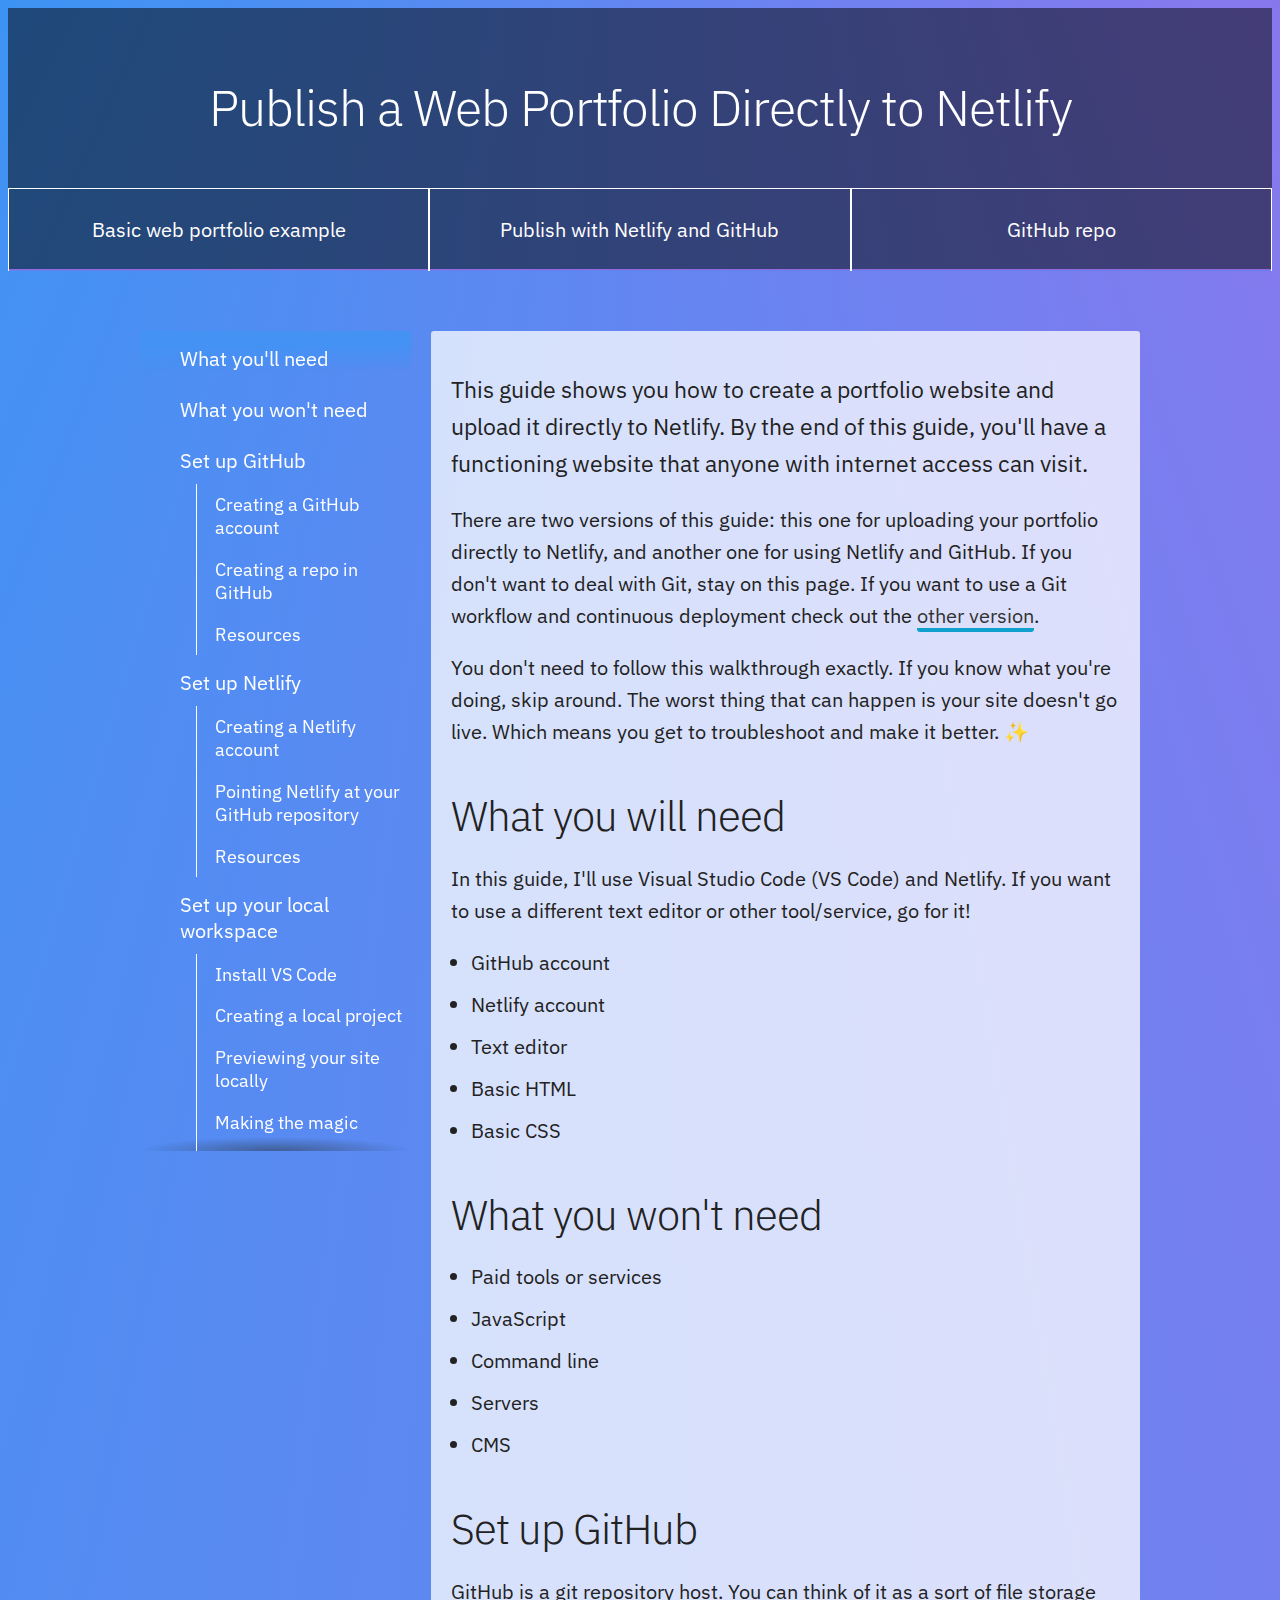
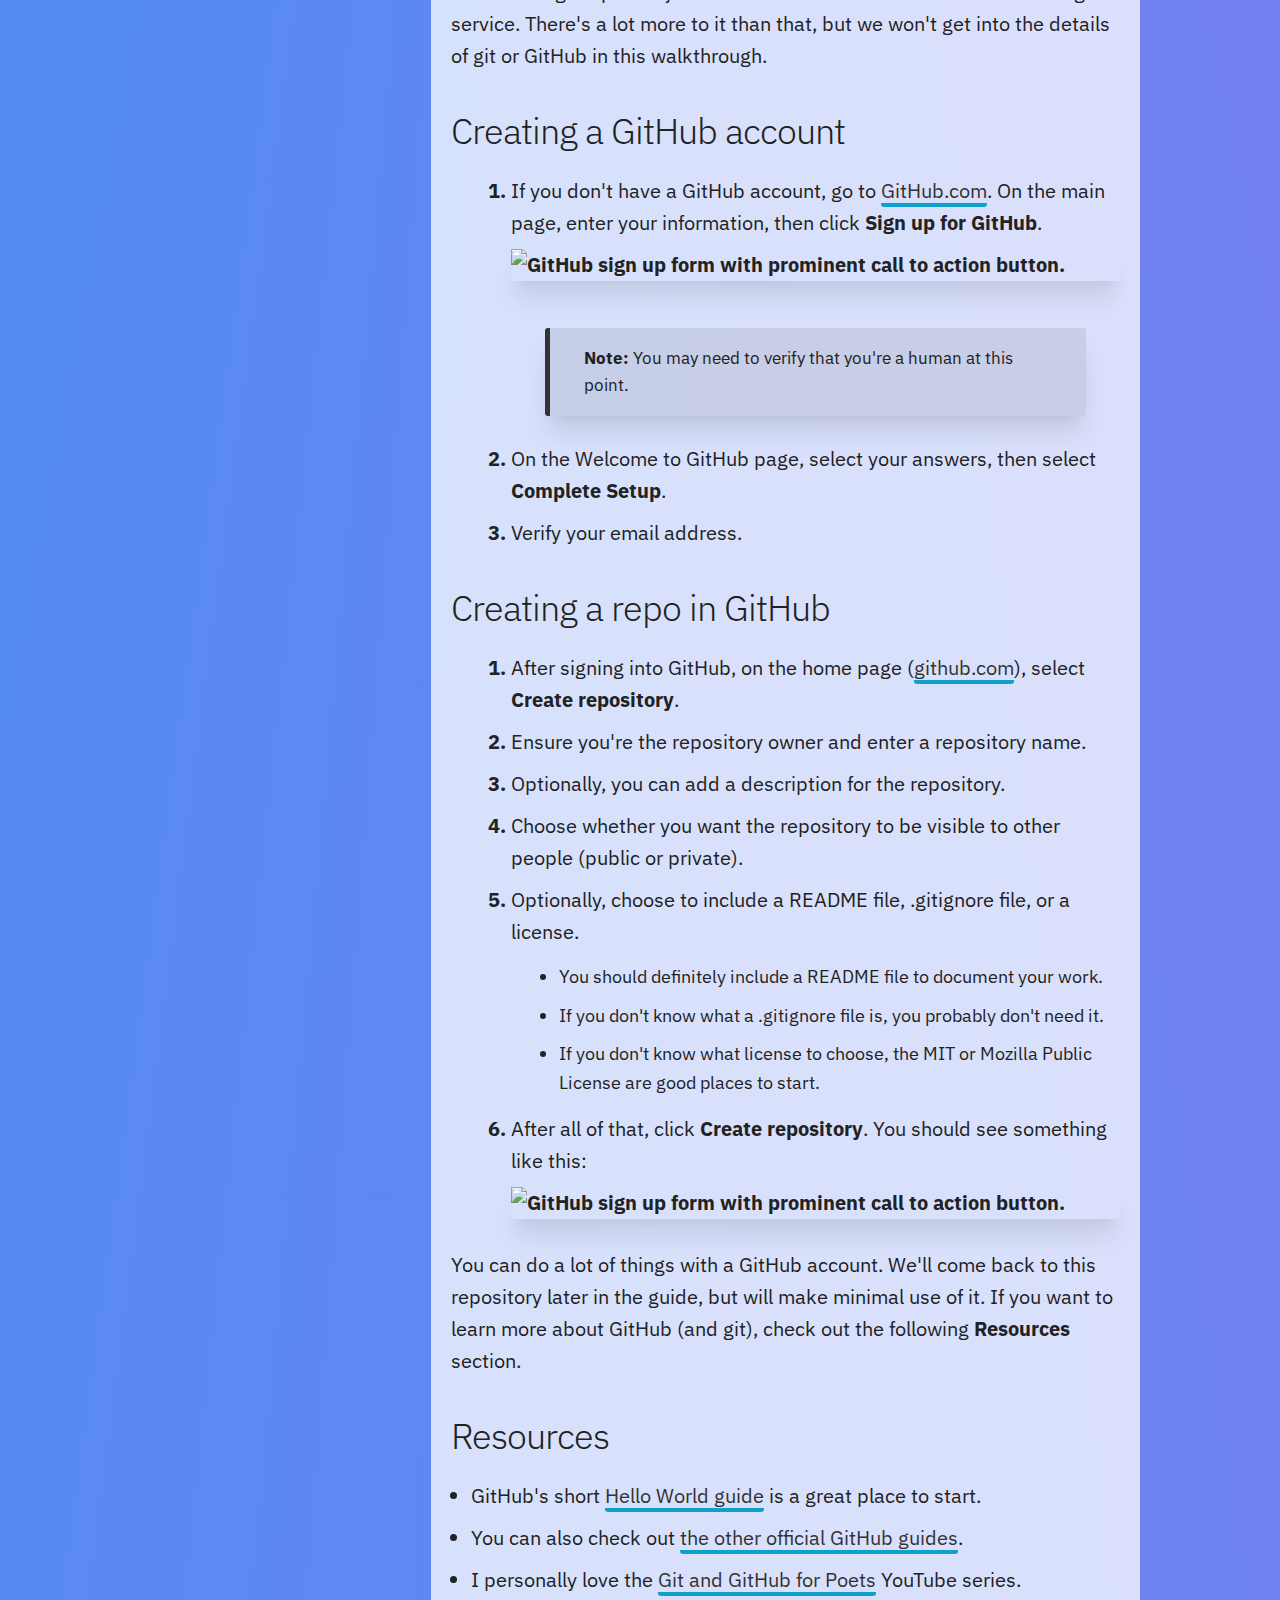
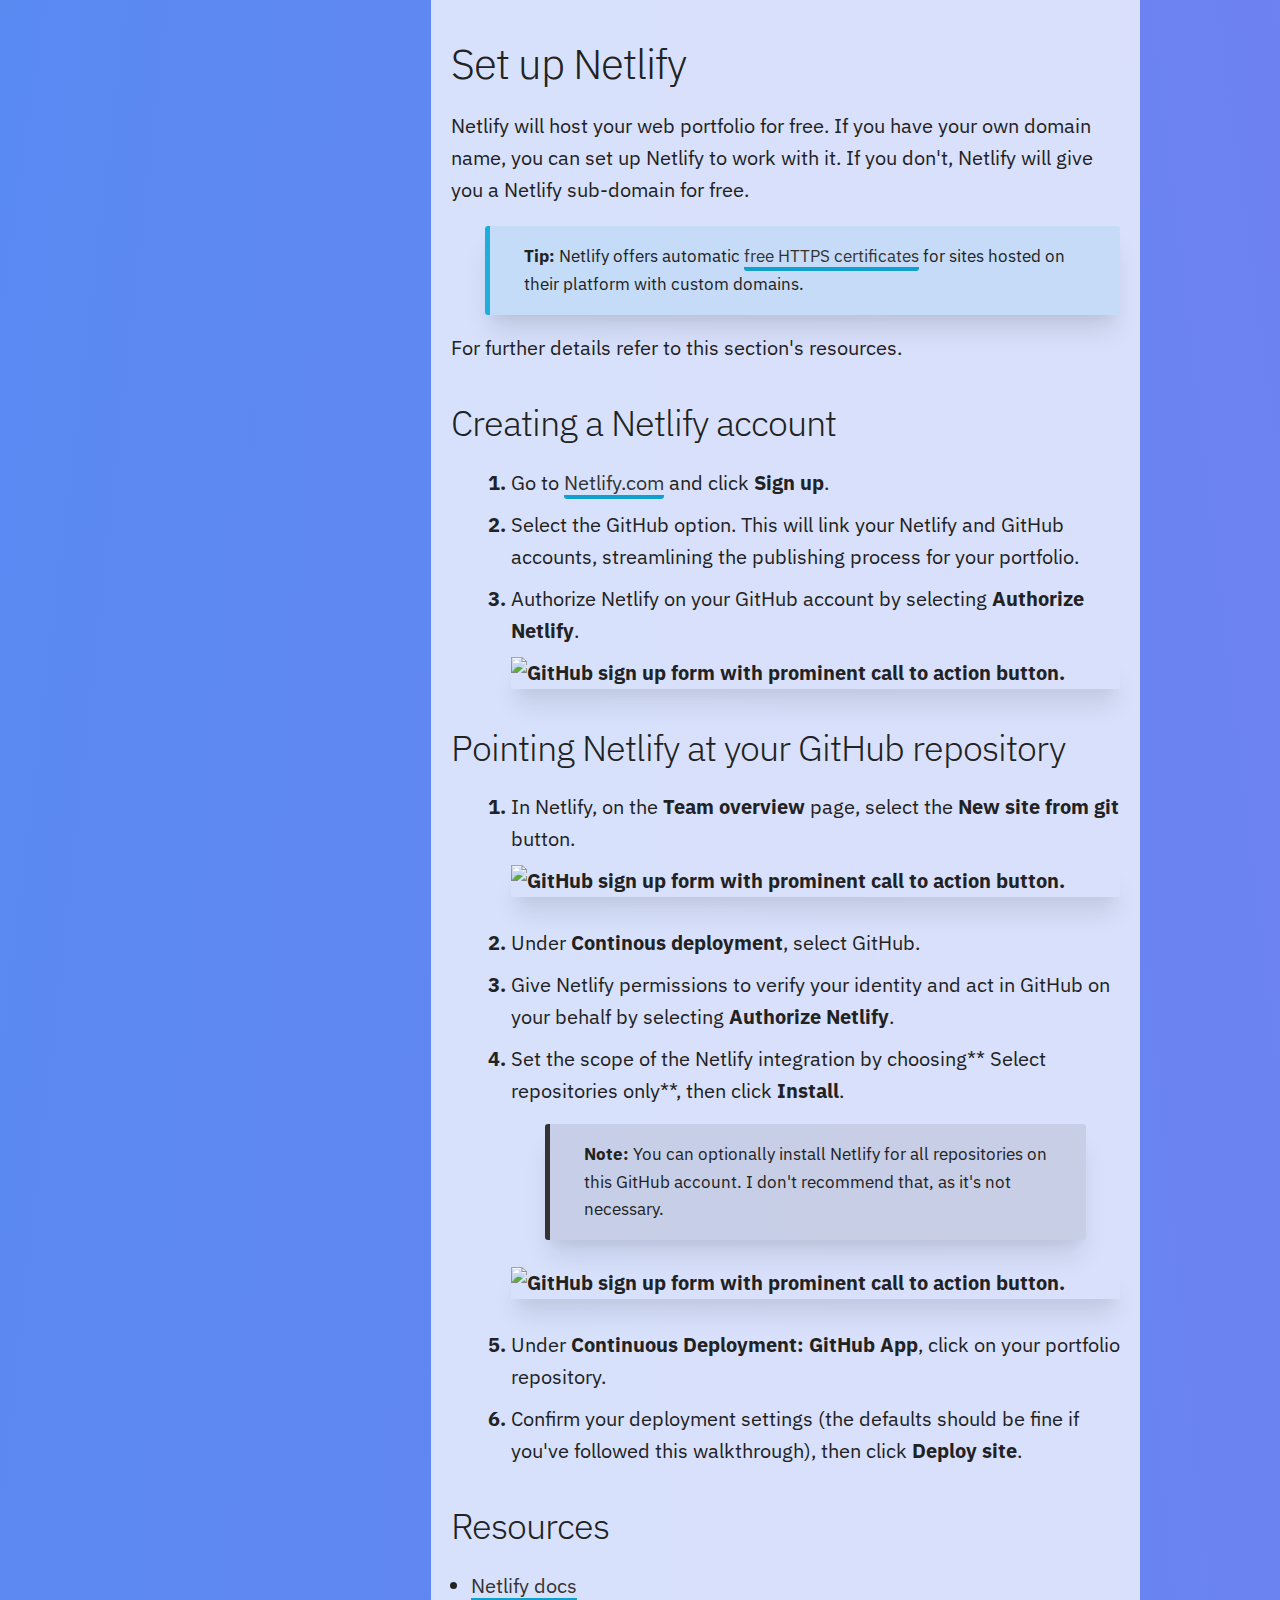
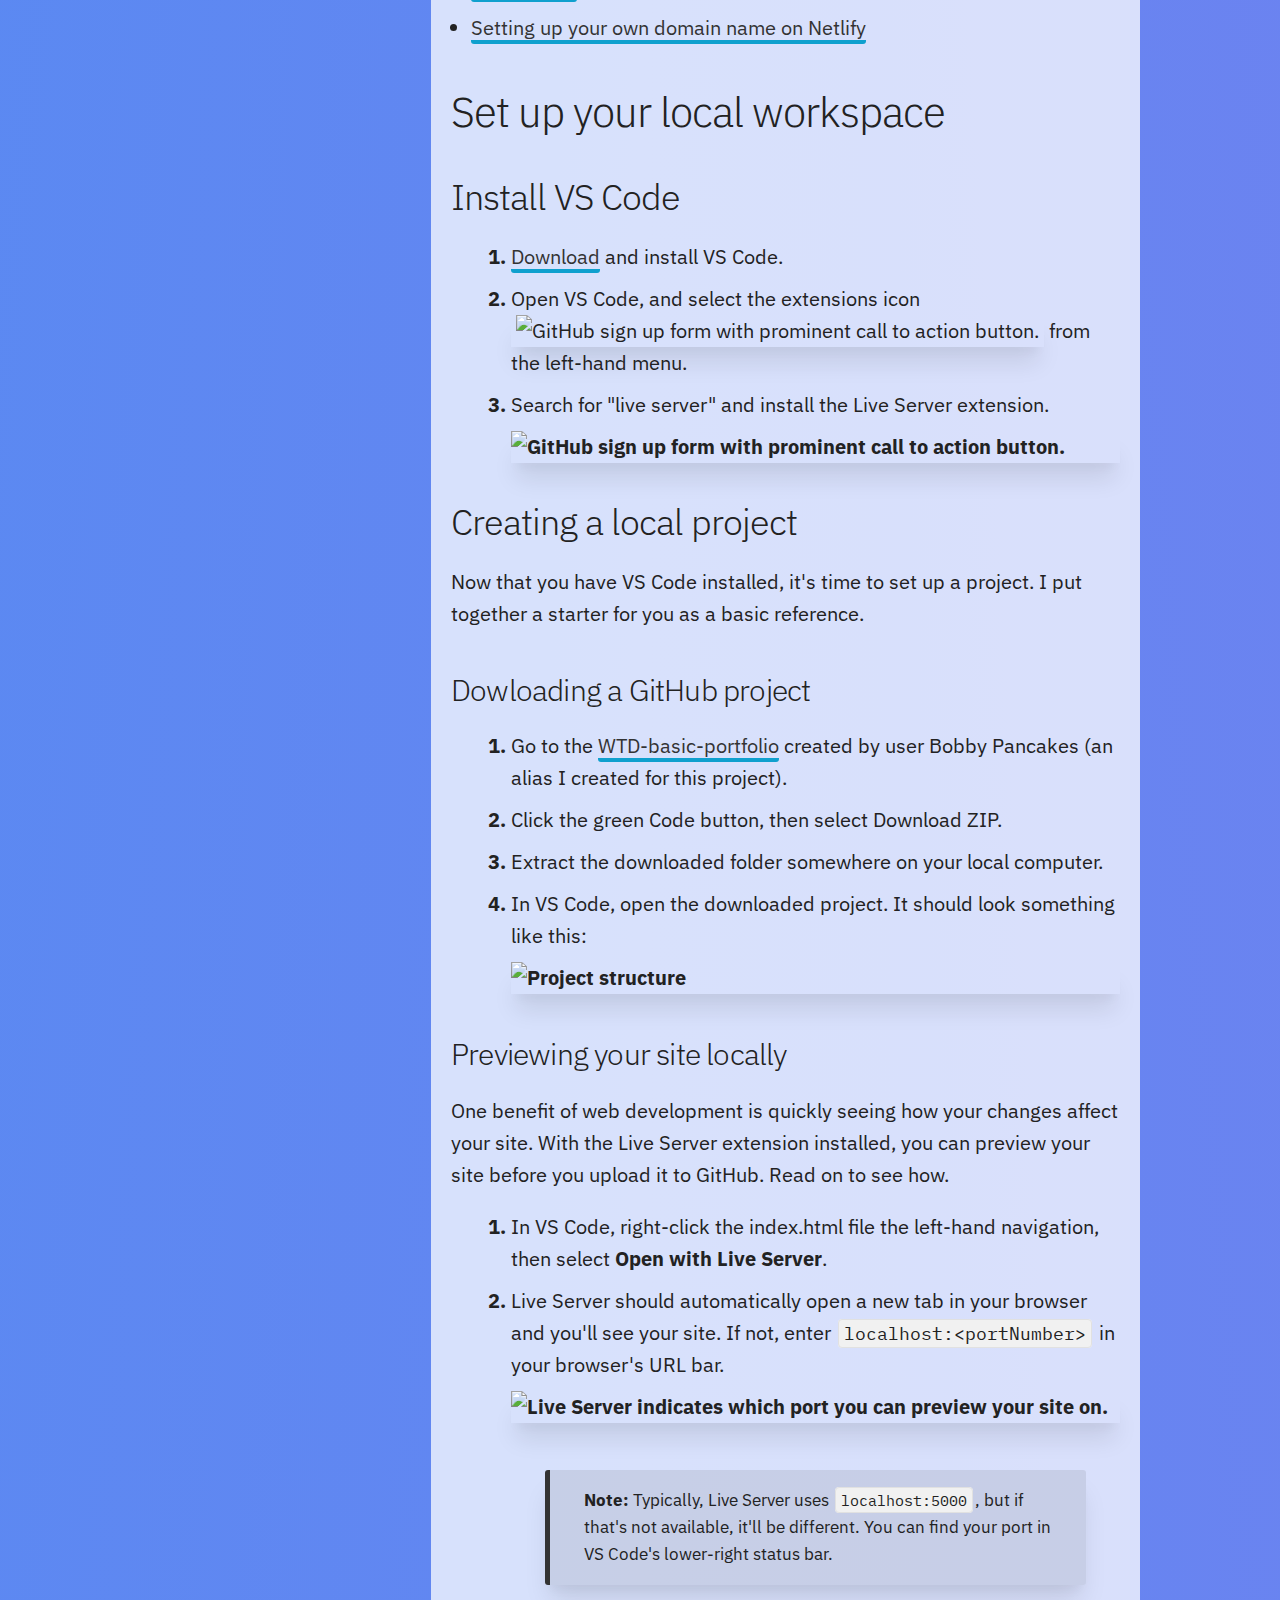
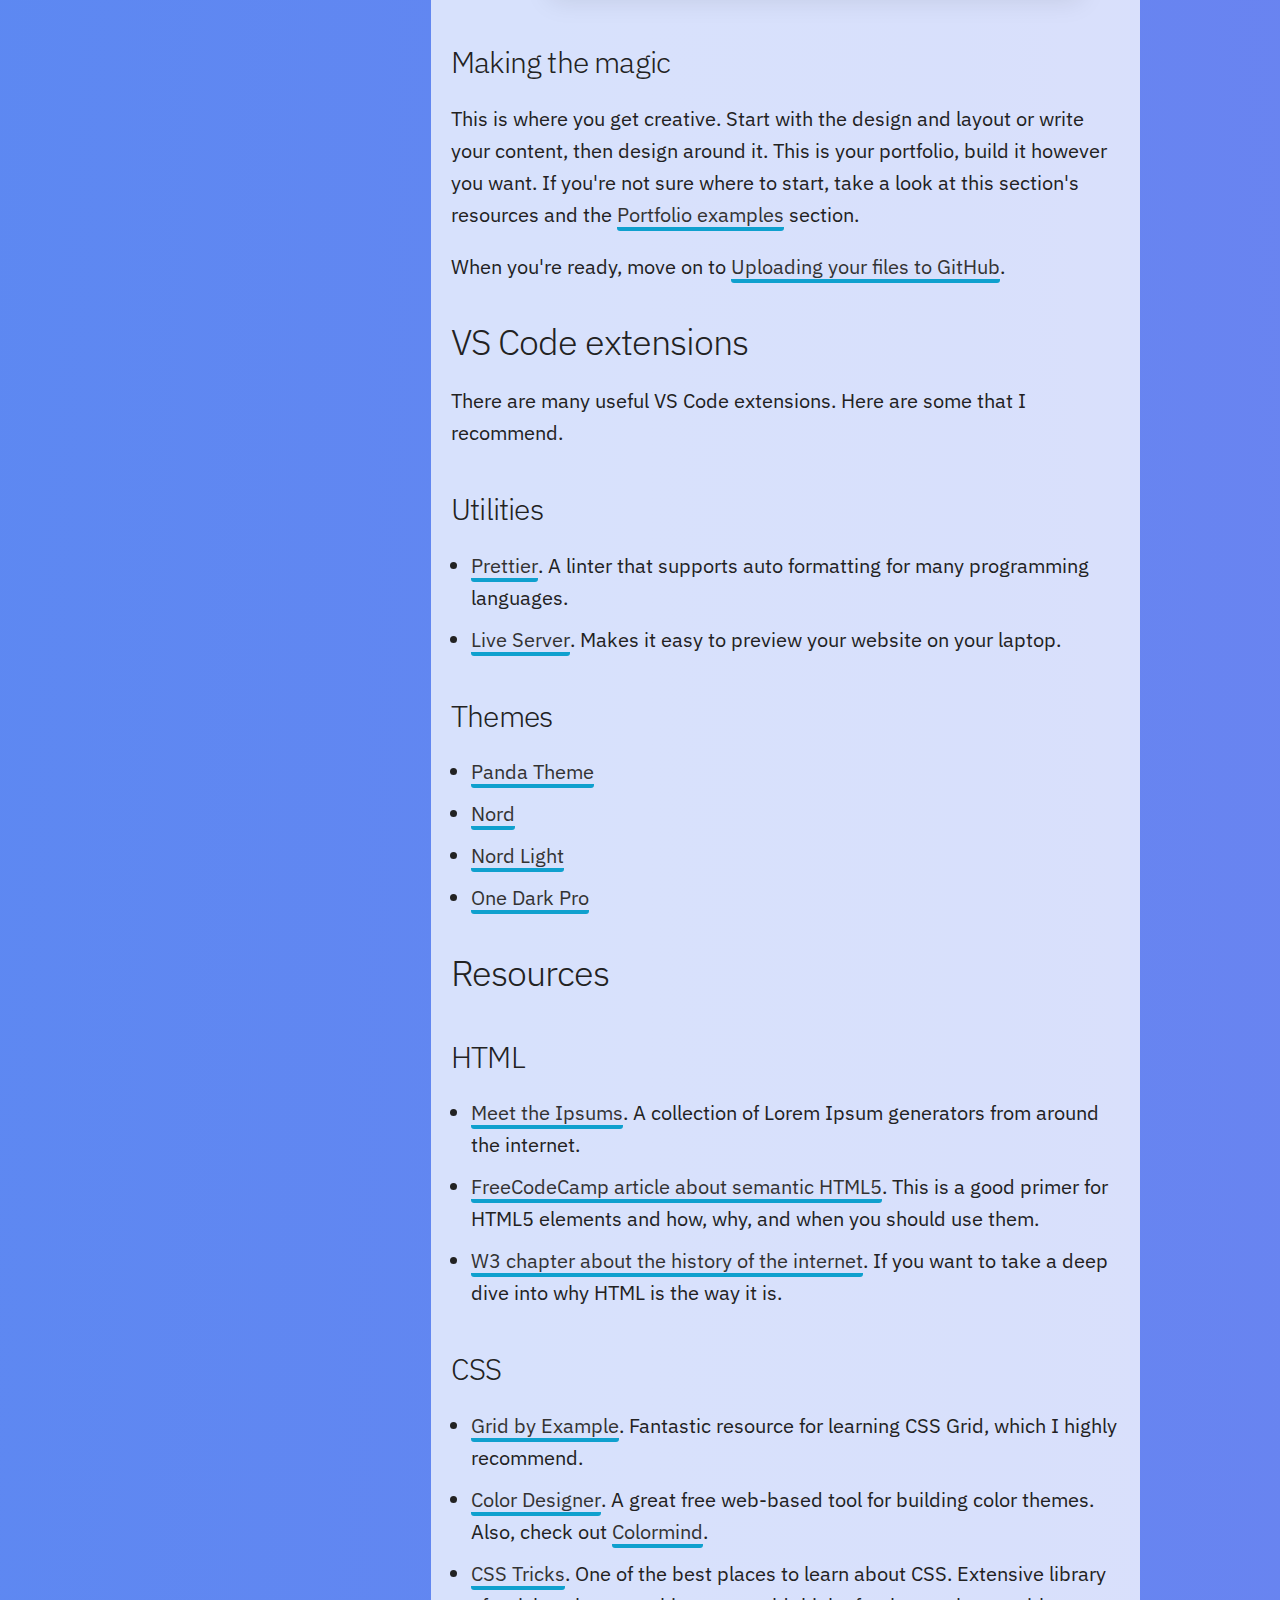
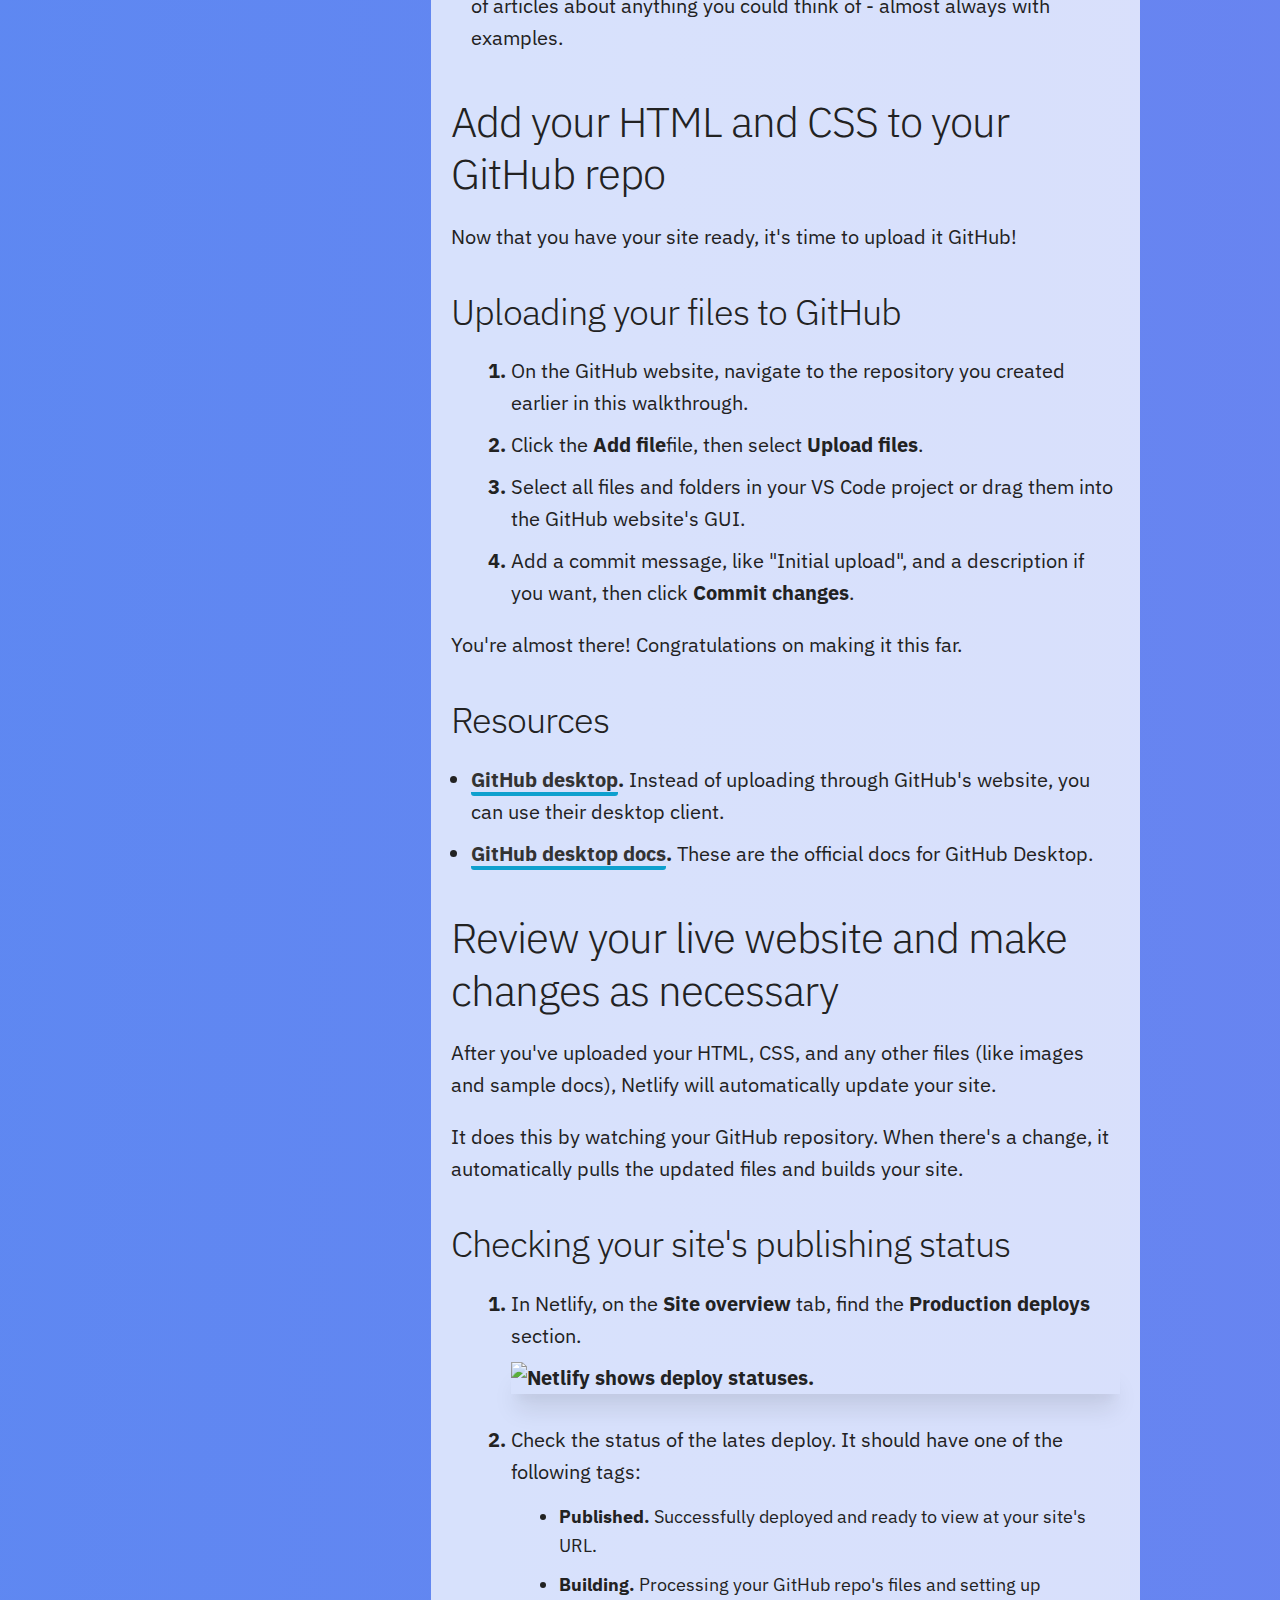
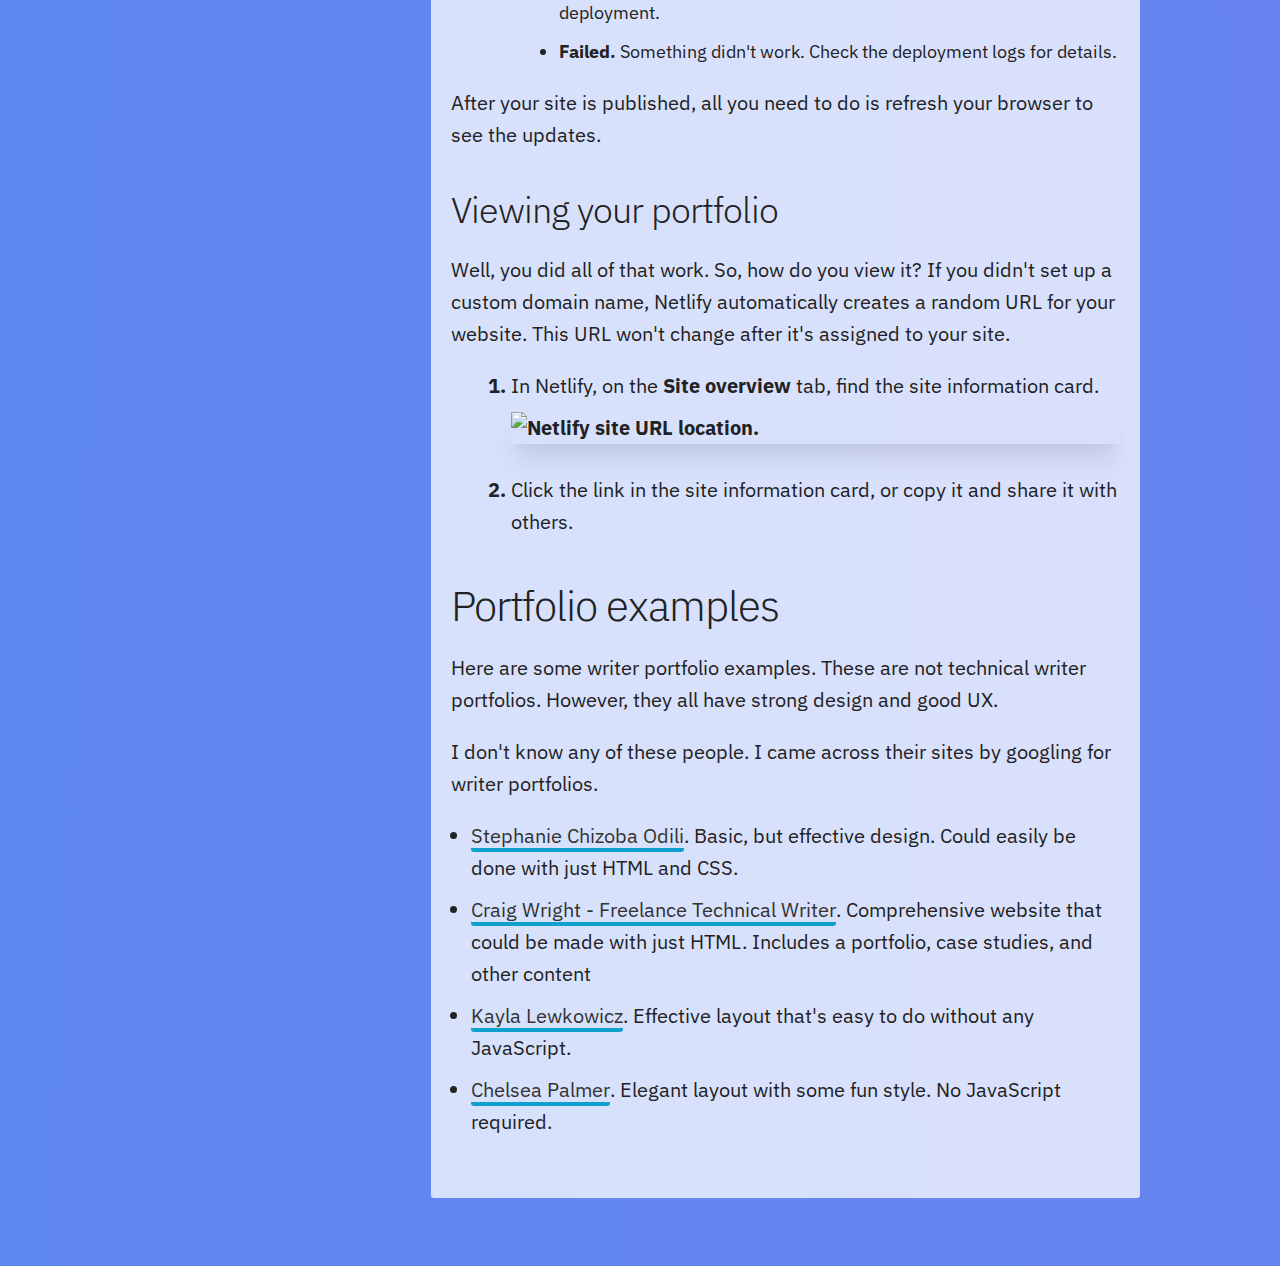
==== commit b7635936: "Add new page, restructure header" ====
--- a/index.html
+++ b/index.html
@@ -8,19 +8,30 @@
   <link rel="stylesheet" href="./css/main.css" />
   <!-- GOOGLE FONTS -->
   <link rel="preconnect" href="https://fonts.gstatic.com" />
-  <link href="https://fonts.googleapis.com/css2?family=IBM+Plex+Sans&display=swap" rel="stylesheet" />
-  <link href="https://fonts.googleapis.com/css2?family=IBM+Plex+Mono&display=swap" rel="stylesheet" />
+  <link
+    href="https://fonts.googleapis.com/css2?family=IBM+Plex+Sans&display=swap"
+    rel="stylesheet" />
+  <link
+    href="https://fonts.googleapis.com/css2?family=IBM+Plex+Mono&display=swap"
+    rel="stylesheet" />
 </head>
 
 <body>
   <header>
-    <h1 id="publishing-a-basic-web-portfolio-on-netlify">
-      Publish a Basic Web Portfolio on Netlify
+    <h1>
+      Publish a Web Portfolio Directly to Netlify
     </h1>
 
-    <div>
-      <a href="https://wtd-basic-portfolio.netlify.app/">Basic web portfolio example</a>
-      <a href="https://github.com/bobby-pancakes/docs-basic-portfolio">GitHub repo</a>
+    <div class="header-navigation">
+      <a class="header-navigation-item"
+        href="https://wtd-basic-portfolio.netlify.app/">Basic web portfolio
+        example</a>
+      <a class="header-navigation-item"
+        href="./pages/netlify-and-github.html">Publish with Netlify and
+        GitHub</a>
+      <a class="header-navigation-item"
+        href="https://github.com/bobby-pancakes/docs-basic-portfolio">GitHub
+        repo</a>
     </div>
   </header>
 
@@ -49,10 +60,12 @@
           <a href="#set-up-netlify">Set up Netlify</a>
           <ul>
             <li data-level="2">
-              <a href="#creating-a-netlify-account">Creating a Netlify account</a>
-            </li>
-            <li data-level="2">
-              <a href="#pointing-netlify-at-your-github-repository">Pointing Netlify at your GitHub repository</a>
+              <a href="#creating-a-netlify-account">Creating a Netlify
+                account</a>
+            </li>
+            <li data-level="2">
+              <a href="#pointing-netlify-at-your-github-repository">Pointing
+                Netlify at your GitHub repository</a>
             </li>
             <li data-level="2"><a href="#resources-1">Resources</a></li>
           </ul>
@@ -67,7 +80,8 @@
               <a href="#creating-a-local-project">Creating a local project</a>
             </li>
             <li data-level="2">
-              <a href="#previewing-your-site-locally">Previewing your site locally</a>
+              <a href="#previewing-your-site-locally">Previewing your site
+                locally</a>
             </li>
             <li data-level="2">
               <a href="#making-the-magic">Making the magic</a>
@@ -89,20 +103,24 @@
           </ul>
         </li>
         <li>
-          <a href="#add-your-html-and-css-to-your-github-repo">Add your HTML and CSS to your GitHub repo</a>
+          <a href="#add-your-html-and-css-to-your-github-repo">Add your HTML and
+            CSS to your GitHub repo</a>
           <ul>
             <li data-level="2">
-              <a href="#uploading-your-files-to-github">Uploading your files to GitHub</a>
+              <a href="#uploading-your-files-to-github">Uploading your files to
+                GitHub</a>
             </li>
             <li data-level="2"><a href="#resources-3">Resources</a></li>
           </ul>
         </li>
         <li>
-          <a href="#review-your-live-website-and-make-changes-as-necessary">Review your live website and make changes as
+          <a href="#review-your-live-website-and-make-changes-as-necessary">Review
+            your live website and make changes as
             necessary</a>
           <ul>
             <li data-level="2">
-              <a href="#checking-your-site-publishing-status">Checking your site's publishing status</a>
+              <a href="#checking-your-site-publishing-status">Checking your
+                site's publishing status</a>
             </li>
           </ul>
         </li>
@@ -113,24 +131,34 @@
     </aside>
 
     <main class="content">
+      <p class="first-paragraph">This guide shows you how to create a portfolio
+        website and upload it
+        directly to Netlify. By the end of this
+        guide,
+        you'll have a functioning website that anyone with internet access can
+        visit.
+      </p>
+      <p>There are two versions of this guide: this one for uploading your
+        portfolio directly to Netlify, and
+        another one for using Netlify and GitHub. If you don't want to deal with
+        Git,
+        stay on this page. If you want to use a Git workflow and continuous
+        deployment check out the <a href="./pages/netlify-and-github.html">other
+          version</a>.
+      </p>
       <p>
         You don't need to follow this walkthrough exactly. If you know what
         you're doing, skip around. The worst thing that can happen is your
         site doesn't go live. Which means you get to troubleshoot and make it
         better. ✨
       </p>
-      <p>
-        If you want to use a different text editor, repository host, or other
-        tool/service, go for it! However, I'll only cover Visual Studio Code
-        (VS Code) and Netlify in this walkthrough.
-      </p>
-      <p>
-        For those who want a basic step-by-step guide, follow along and
-        you'll have your own website up and running quickly. No particularly
-        technical skills needed and no paid tools or services recommended.
-      </p>
 
       <h2 id="what-you-need">What you will need</h2>
+      <p>
+        In this guide, I'll use Visual Studio Code
+        (VS Code) and Netlify. If you want to use a different text editor or
+        other tool/service, go for it!
+      </p>
       <ul>
         <li>GitHub account</li>
         <li>Netlify account</li>
@@ -163,7 +191,8 @@
             <strong>Sign up for GitHub</strong>.
           </p>
 
-          <img src="./images/github.png" alt="GitHub sign up form with prominent call to action button."
+          <img src="./images/github.png"
+            alt="GitHub sign up form with prominent call to action button."
             title="GitHub sign up form" />
 
           <p class="note">
@@ -185,7 +214,8 @@
       <ol class="procedure">
         <li>
           <p>
-            After signing into GitHub, on the home page (<a href="http://github.com">github.com</a>), select
+            After signing into GitHub, on the home page (<a
+              href="http://github.com">github.com</a>), select
             <strong>Create repository</strong>.
           </p>
         </li>
@@ -235,7 +265,8 @@
             should see something like this:
           </p>
 
-          <img src="./images/new-repo.png" alt="GitHub sign up form with prominent call to action button."
+          <img src="./images/new-repo.png"
+            alt="GitHub sign up form with prominent call to action button."
             title="GitHub sign up form" />
         </li>
       </ol>
@@ -250,16 +281,20 @@
       <ul>
         <li>
           GitHub's short
-          <a href="https://guides.github.com/activities/hello-world/">Hello World guide</a>
+          <a href="https://guides.github.com/activities/hello-world/">Hello
+            World guide</a>
           is a great place to start.
         </li>
         <li>
           You can also check out
-          <a href="https://guides.github.com/">the other official GitHub guides</a>.
+          <a href="https://guides.github.com/">the other official GitHub
+            guides</a>.
         </li>
         <li>
           I personally love the
-          <a href="https://www.youtube.com/playlist?list=PLRqwX-V7Uu6ZF9C0YMKuns9sLDzK6zoiV&amp;app">Git and GitHub for
+          <a
+            href="https://www.youtube.com/playlist?list=PLRqwX-V7Uu6ZF9C0YMKuns9sLDzK6zoiV&amp;app">Git
+            and GitHub for
             Poets</a>
           YouTube series.
         </li>
@@ -272,7 +307,9 @@
       </p>
       <p class="tip">
         <strong>Tip:</strong> Netlify offers automatic
-        <a href="https://docs.netlify.com/domains-https/https-ssl/#certificate-service-types">free HTTPS
+        <a
+          href="https://docs.netlify.com/domains-https/https-ssl/#certificate-service-types">free
+          HTTPS
           certificates</a>
         for sites hosted on their platform with custom domains.
       </p>
@@ -298,7 +335,8 @@
             <strong>Authorize Netlify</strong>.
           </p>
 
-          <img src="./images/netlify-and-github.png" alt="GitHub sign up form with prominent call to action button."
+          <img src="./images/netlify-and-github.png"
+            alt="GitHub sign up form with prominent call to action button."
             title="GitHub sign up form" />
         </li>
       </ol>
@@ -312,7 +350,8 @@
             <strong>New site from git</strong> button.
           </p>
 
-          <img src="./images/new-site.png" alt="GitHub sign up form with prominent call to action button."
+          <img src="./images/new-site.png"
+            alt="GitHub sign up form with prominent call to action button."
             title="GitHub sign up form" />
         </li>
         <li>
@@ -335,7 +374,8 @@
             it's not necessary.
           </p>
 
-          <img src="./images/scope.png" alt="GitHub sign up form with prominent call to action button."
+          <img src="./images/scope.png"
+            alt="GitHub sign up form with prominent call to action button."
             title="GitHub sign up form" />
         </li>
         <li>
@@ -358,7 +398,9 @@
           <a href="https://docs.netlify.com/">Netlify docs</a>
         </li>
         <li>
-          <a href="https://docs.netlify.com/domains-https/custom-domains/configure-external-dns/">Setting up your own
+          <a
+            href="https://docs.netlify.com/domains-https/custom-domains/configure-external-dns/">Setting
+            up your own
             domain name on Netlify</a>
         </li>
       </ul>
@@ -374,7 +416,8 @@
         <li>
           <p>
             Open VS Code, and select the extensions icon
-            <img src="./images/extension.png" alt="GitHub sign up form with prominent call to action button."
+            <img src="./images/extension.png"
+              alt="GitHub sign up form with prominent call to action button."
               title="GitHub sign up form" class="inline-image" />
             from the left-hand menu.
           </p>
@@ -385,7 +428,8 @@
             extension.
           </p>
 
-          <img src="./images/live-server.png" alt="GitHub sign up form with prominent call to action button."
+          <img src="./images/live-server.png"
+            alt="GitHub sign up form with prominent call to action button."
             title="GitHub sign up form" />
         </li>
       </ol>
@@ -399,7 +443,8 @@
         <li>
           <p>
             Go to the
-            <a href="https://github.com/bobby-pancakes/basic-portfolio">WTD-basic-portfolio</a>
+            <a
+              href="https://github.com/bobby-pancakes/basic-portfolio">WTD-basic-portfolio</a>
             created by user Bobby Pancakes (an alias I created for this
             project).
           </p>
@@ -417,7 +462,8 @@
             In VS Code, open the downloaded project. It should look something
             like this:
           </p>
-          <img src="./images/project.png" alt="Project structure" title="Project structure" />
+          <img src="./images/project.png" alt="Project structure"
+            title="Project structure" />
         </li>
       </ol>
       <h4 id="previewing-your-site-locally">Previewing your site locally</h4>
@@ -439,7 +485,8 @@
             and you'll see your site. If not, enter
             <code>localhost:&#60;portNumber></code> in your browser's URL bar.
           </p>
-          <img src="./images/port.png" alt="Live Server indicates which port you can preview your site on."
+          <img src="./images/port.png"
+            alt="Live Server indicates which port you can preview your site on."
             title="Live Server port" />
           <p class="note">
             <strong>Note:</strong> Typically, Live Server uses
@@ -461,7 +508,8 @@
 
       <p>
         When you're ready, move on to
-        <a href="#uploading-your-files-to-github">Uploading your files to GitHub</a>.
+        <a href="#uploading-your-files-to-github">Uploading your files to
+          GitHub</a>.
       </p>
       <h3 id="vs-code-extensions">VS Code extensions</h3>
       <p>
@@ -471,28 +519,38 @@
       <h4 id="utilities">Utilities</h4>
       <ul>
         <li>
-          <a href="https://marketplace.visualstudio.com/items?itemName=esbenp.prettier-vscode">Prettier</a>. A linter
+          <a
+            href="https://marketplace.visualstudio.com/items?itemName=esbenp.prettier-vscode">Prettier</a>.
+          A linter
           that supports auto formatting for many programming
           languages.
         </li>
         <li>
-          <a href="https://marketplace.visualstudio.com/items?itemName=CoenraadS.bracket-pair-colorizer">Live
+          <a
+            href="https://marketplace.visualstudio.com/items?itemName=CoenraadS.bracket-pair-colorizer">Live
             Server</a>. Makes it easy to preview your website on your laptop.
         </li>
       </ul>
       <h4 id="themes">Themes</h4>
       <ul>
         <li>
-          <a href="https://marketplace.visualstudio.com/items?itemName=tinkertrain.theme-panda">Panda Theme</a>
-        </li>
-        <li>
-          <a href="https://marketplace.visualstudio.com/items?itemName=arcticicestudio.nord-visual-studio-code">Nord</a>
-        </li>
-        <li>
-          <a href="https://marketplace.visualstudio.com/items?itemName=huytd.nord-light">Nord Light</a>
-        </li>
-        <li>
-          <a href="https://marketplace.visualstudio.com/items?itemName=zhuangtongfa.Material-theme">One Dark Pro</a>
+          <a
+            href="https://marketplace.visualstudio.com/items?itemName=tinkertrain.theme-panda">Panda
+            Theme</a>
+        </li>
+        <li>
+          <a
+            href="https://marketplace.visualstudio.com/items?itemName=arcticicestudio.nord-visual-studio-code">Nord</a>
+        </li>
+        <li>
+          <a
+            href="https://marketplace.visualstudio.com/items?itemName=huytd.nord-light">Nord
+            Light</a>
+        </li>
+        <li>
+          <a
+            href="https://marketplace.visualstudio.com/items?itemName=zhuangtongfa.Material-theme">One
+            Dark Pro</a>
         </li>
       </ul>
       <h3 id="resources-2">Resources</h3>
@@ -503,12 +561,15 @@
           collection of Lorem Ipsum generators from around the internet.
         </li>
         <li>
-          <a href="https://www.freecodecamp.org/news/semantic-html5-elements/">FreeCodeCamp article about semantic
-            HTML5</a>. This is a good primer for HTML5 elements and how, why, and when
+          <a href="https://www.freecodecamp.org/news/semantic-html5-elements/">FreeCodeCamp
+            article about semantic
+            HTML5</a>. This is a good primer for HTML5 elements and how, why,
+          and when
           you should use them.
         </li>
         <li>
-          <a href="https://www.w3.org/People/Raggett/book4/ch02.html">W3 chapter about the history of the internet</a>.
+          <a href="https://www.w3.org/People/Raggett/book4/ch02.html">W3 chapter
+            about the history of the internet</a>.
           If you want to take a deep dive into why HTML is the way it is.
         </li>
       </ul>
@@ -568,12 +629,16 @@
       <h3 id="resources-3">Resources</h3>
       <ul>
         <li>
-          <strong><a href="https://desktop.github.com/">GitHub desktop</a>.</strong>
-          Instead of uploading through GitHub's website, you can use their desktop
+          <strong><a href="https://desktop.github.com/">GitHub
+              desktop</a>.</strong>
+          Instead of uploading through GitHub's website, you can use their
+          desktop
           client.
         </li>
         <li>
-          <strong><a href="https://docs.github.com/en/free-pro-team@latest/desktop">GitHub desktop docs</a>.</strong>
+          <strong><a
+              href="https://docs.github.com/en/free-pro-team@latest/desktop">GitHub
+              desktop docs</a>.</strong>
           These are the official docs for GitHub Desktop.
         </li>
       </ul>
@@ -597,7 +662,8 @@
             In Netlify, on the <strong>Site overview</strong> tab, find the
             <strong>Production deploys</strong> section.
           </p>
-          <img src="./images/deploy.png" alt="Netlify shows deploy statuses." title="Netlify deploy status" />
+          <img src="./images/deploy.png" alt="Netlify shows deploy statuses."
+            title="Netlify deploy status" />
         </li>
         <li>
           <p>
@@ -644,7 +710,8 @@
             In Netlify, on the <strong>Site overview</strong> tab, find the
             site information card.
           </p>
-          <img src="./images/site-url.png" alt="Netlify site URL location." title="Netlify site URL" />
+          <img src="./images/site-url.png" alt="Netlify site URL location."
+            title="Netlify site URL" />
         </li>
         <li>
           <p>
@@ -671,7 +738,8 @@
           </p>
         </li>
         <li>
-          <a href="https://www.straygoat.co.uk/">Craig Wright - Freelance Technical Writer</a>.
+          <a href="https://www.straygoat.co.uk/">Craig Wright - Freelance
+            Technical Writer</a>.
           <p>
             Comprehensive website that could be made with just HTML. Includes
             a portfolio, case studies, and other content
--- a/css/main.css
+++ b/css/main.css
@@ -13,17 +13,15 @@
   font-family: "IBM Plex Sans", "HelveticaNeue", "Helvetica Neue", Helvetica,
     Arial, sans-serif;
   color: #222;
-  background: conic-gradient(
-    from 0deg at 50% -10%,
-    #db1eae,
-    #d235bb,
-    #b559d7,
-    #837aee,
-    #4392f4,
-    #00a2eb,
-    #03abe0,
-    #1eaedb
-  );
+  background: conic-gradient(from 0deg at 50% -10%,
+      #db1eae,
+      #d235bb,
+      #b559d7,
+      #837aee,
+      #4392f4,
+      #00a2eb,
+      #03abe0,
+      #1eaedb);
   box-sizing: border-box;
 }
 
@@ -36,11 +34,14 @@
 
 ::selection {
   color: #ffffff;
-  background: #837aee; /* WebKit/Blink Browsers */
-}
+  background: #837aee;
+  /* WebKit/Blink Browsers */
+}
+
 ::-moz-selection {
   color: #ffffff;
-  background: #837aee; /* Gecko Browsers */
+  background: #837aee;
+  /* Gecko Browsers */
 }
 
 /* Typography
@@ -54,34 +55,40 @@
   margin-bottom: 2rem;
   font-weight: 300;
 }
+
 h1 {
   margin-top: 0;
   font-size: 4rem;
   line-height: 1.2;
   letter-spacing: -0.1rem;
 }
+
 h2 {
   margin-top: 8rem;
   font-size: 3.6rem;
   line-height: 1.25;
   letter-spacing: -0.1rem;
 }
+
 h3 {
   margin-top: 6rem;
   font-size: 3rem;
   line-height: 1.3;
   letter-spacing: -0.1rem;
 }
+
 h4 {
   font-size: 2.4rem;
   line-height: 1.35;
   letter-spacing: -0.08rem;
 }
+
 h5 {
   font-size: 1.8rem;
   line-height: 1.5;
   letter-spacing: -0.05rem;
 }
+
 h6 {
   font-size: 1.5rem;
   line-height: 1.6;
@@ -93,18 +100,23 @@
   h1 {
     font-size: 5rem;
   }
+
   h2 {
     font-size: 4.2rem;
   }
+
   h3 {
     font-size: 3.6rem;
   }
+
   h4 {
     font-size: 3rem;
   }
+
   h5 {
     font-size: 2.4rem;
   }
+
   h6 {
     font-size: 1.5rem;
   }
@@ -112,6 +124,10 @@
 
 p {
   margin-top: 0;
+}
+
+p.first-paragraph {
+  font-size: 115%;
 }
 
 /* Links
@@ -149,6 +165,7 @@
   padding-left: 1em;
   margin-top: 0;
 }
+
 ul ul,
 ul ol,
 ol ol,
@@ -166,9 +183,11 @@
 li {
   margin-bottom: 1rem;
 }
+
 li p {
   display: inline;
 }
+
 li img {
   display: block;
   margin-top: 1rem;
@@ -188,7 +207,8 @@
   border: 1px solid #e1e1e1;
   border-radius: 4px;
 }
-pre > code {
+
+pre>code {
   display: block;
   padding: 1rem 1.5rem;
   white-space: pre-wrap;
@@ -208,24 +228,49 @@
 
 /* Header
 –––––––––––––––––––––––––––––––––––––––––––––––––– */
-body > header {
+body>header {
   text-align: center;
-  padding: 1em;
+  padding-top: 1em;
   background: rgba(0, 0, 0, 0.5);
 }
 
-body > header > div {
+body>header a,
+body>header h1 {
+  color: #ffffff;
+}
+
+body>header h1 {
+  margin: 1em 0;
+}
+
+header .header-navigation {
   display: flex;
   justify-content: space-around;
   margin-top: 2em;
 }
 
-body > header a, body > header h1 {
-  color: #ffffff;
-}
-
-body > header h1 {
+header .header-navigation-item {
+  flex: 1;
+  padding: 1.25em 0;
+  height: 100%;
+  border: solid 1px;
+  border-color: #ffffff;
+  border-bottom: solid 0px;
+  border-radius: 0;
+}
+
+header a {
+  background: linear-gradient(to bottom, #b559d7 0%, #4392f4 100%);
+  background-position: 0 100%;
+  background-repeat: repeat-x;
+  background-size: 2px 2px;
+}
+
+header a:hover {
+  background-size: 4px 100%;
+  padding: 1.25em 0;
   margin: 0;
+  /* background: linear-gradient(to bottom, #4392f4 0%, #b559d7 100%); */
 }
 
 /* TOC
@@ -255,16 +300,10 @@
   display: inline-block;
   color: #ffffff;
   width: 100%;
-  background: linear-gradient(
-    90deg,
-    #03abe0,
-    #00a2eb,
-    #4392f4,
-    #837aee,
-    #b559d7,
-    #d235bb,
-    #db1eae
-  );
+  background: linear-gradient(90deg,
+      #4392f4,
+      #837aee,
+      #b559d7);
   background-position: 0 100%;
   background-repeat: no-repeat;
   background-size: 0%;
@@ -291,7 +330,7 @@
   margin: 0;
 }
 
-.toc ul.toc-list > li {
+.toc ul.toc-list>li {
   margin-left: 0;
   margin-top: .25em;
 }
@@ -302,43 +341,35 @@
   line-height: 1.3em;
 }
 
-.toc > li:last-child {
+.toc>li:last-child {
   margin-bottom: 1em;
 }
 
 .scroll-shadows {
-  --bgRGB: 67,146,244;
+  --bgRGB: 67, 146, 244;
   --bg: rgb(var(--bgRGB));
   --bgTrans: rgba(var(--bgRGB), 0);
   --shadow: rgba(41, 50, 56, 0.5);
   overflow: auto;
   background:
     /* Shadow Cover TOP */
-    linear-gradient(
-      var(--bg) 30%,
-      var(--bgTrans)
-    ) center top,
-    
+    linear-gradient(var(--bg) 30%,
+      var(--bgTrans)) center top,
+
     /* Shadow Cover BOTTOM */
-    linear-gradient(
-      var(--bgTrans), 
-      var(--bg) 70%
-    ) center bottom,
-    
+    linear-gradient(var(--bgTrans),
+      var(--bg) 70%) center bottom,
+
     /* Shadow TOP */
-    radial-gradient(
-      farthest-side at 50% 0,
+    radial-gradient(farthest-side at 50% 0,
       var(--shadow),
-      rgba(0, 0, 0, 0)
-    ) center top,
-    
+      rgba(0, 0, 0, 0)) center top,
+
     /* Shadow BOTTOM */
-    radial-gradient(
-      farthest-side at 50% 100%,
+    radial-gradient(farthest-side at 50% 100%,
       var(--shadow),
-      rgba(0, 0, 0, 0)
-    ) center bottom;
-  
+      rgba(0, 0, 0, 0)) center bottom;
+
   background-repeat: no-repeat;
   background-size: 100% 40px, 100% 40px, 100% 14px, 100% 14px;
   background-attachment: local, local, scroll, scroll;
@@ -361,11 +392,11 @@
   margin-top: 1em;
 }
 
-.procedure > li {
+.procedure>li {
   margin-left: 2em;
 }
 
-.procedure > li ul li {
+.procedure>li ul li {
   list-style-type: disc;
 }
 
@@ -396,4 +427,4 @@
   display: inline-block;
   margin: 0;
   padding: 0 0.25em;
-}
+}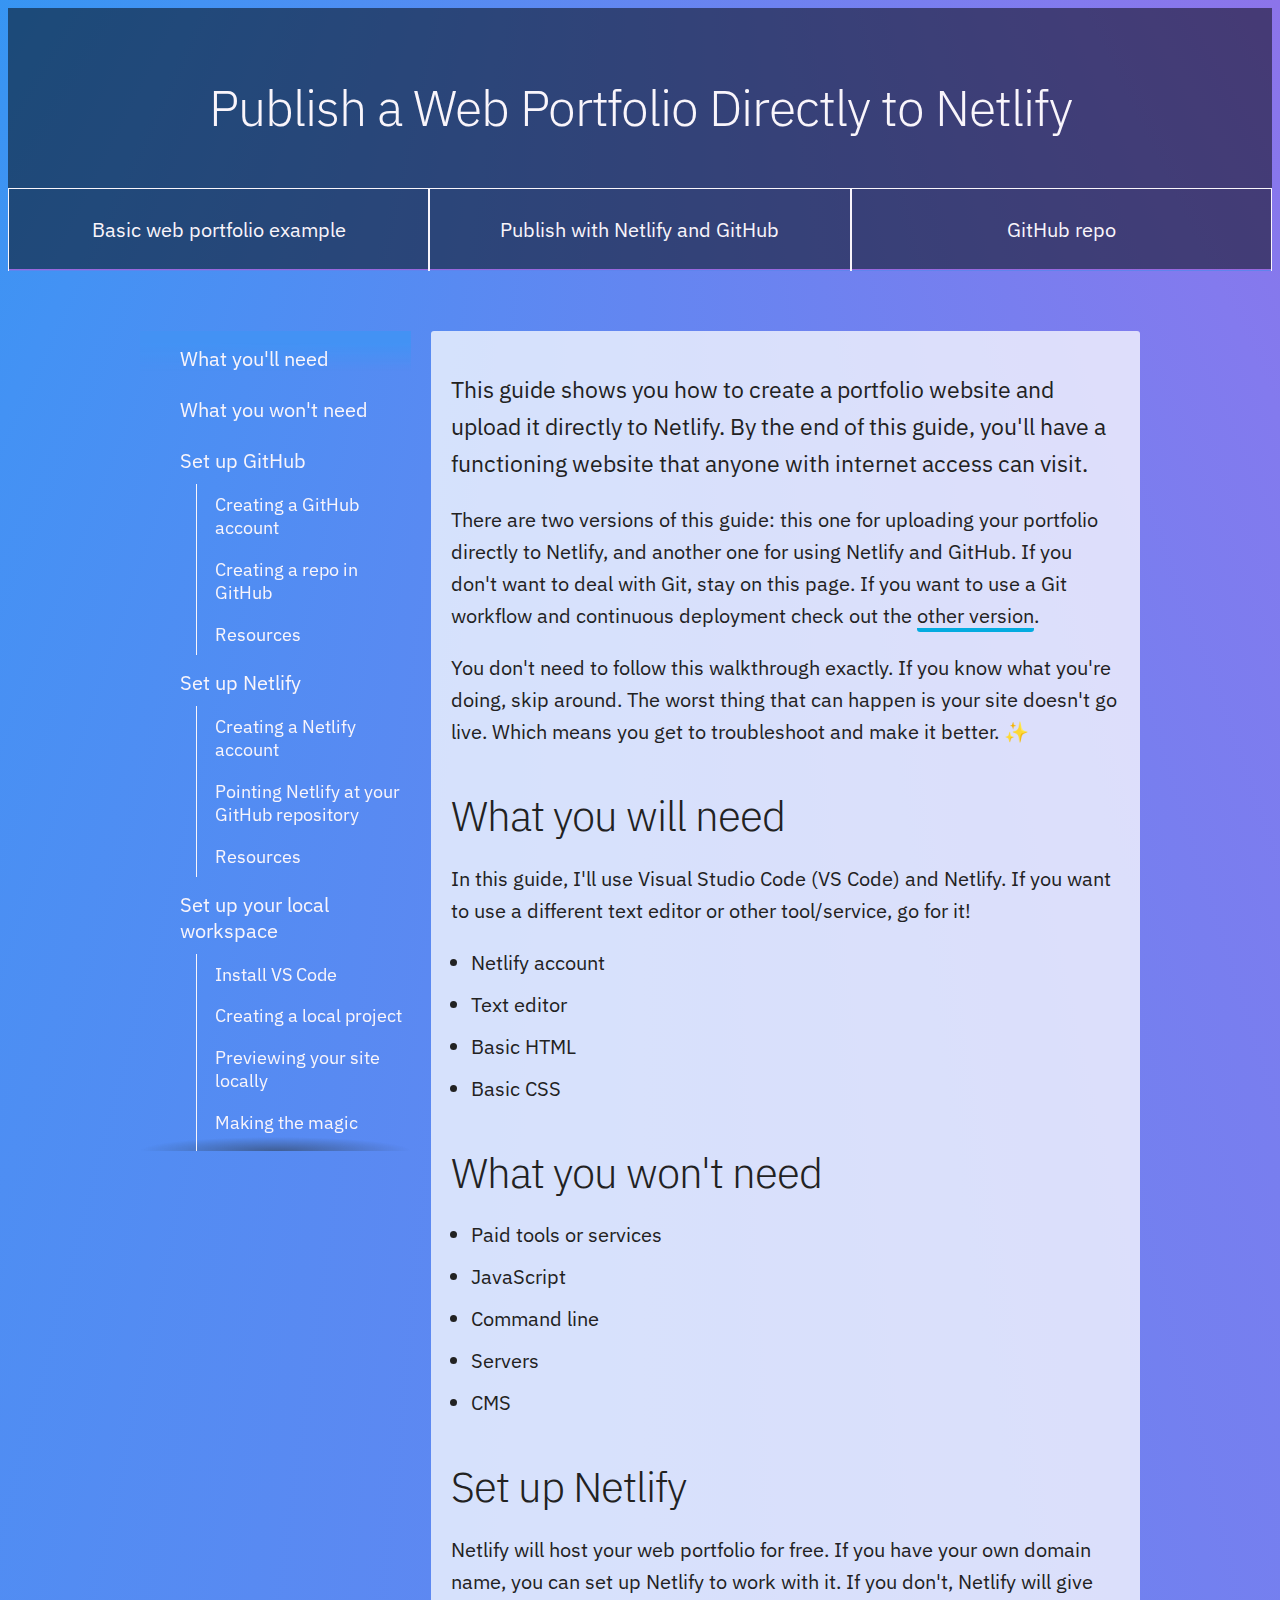
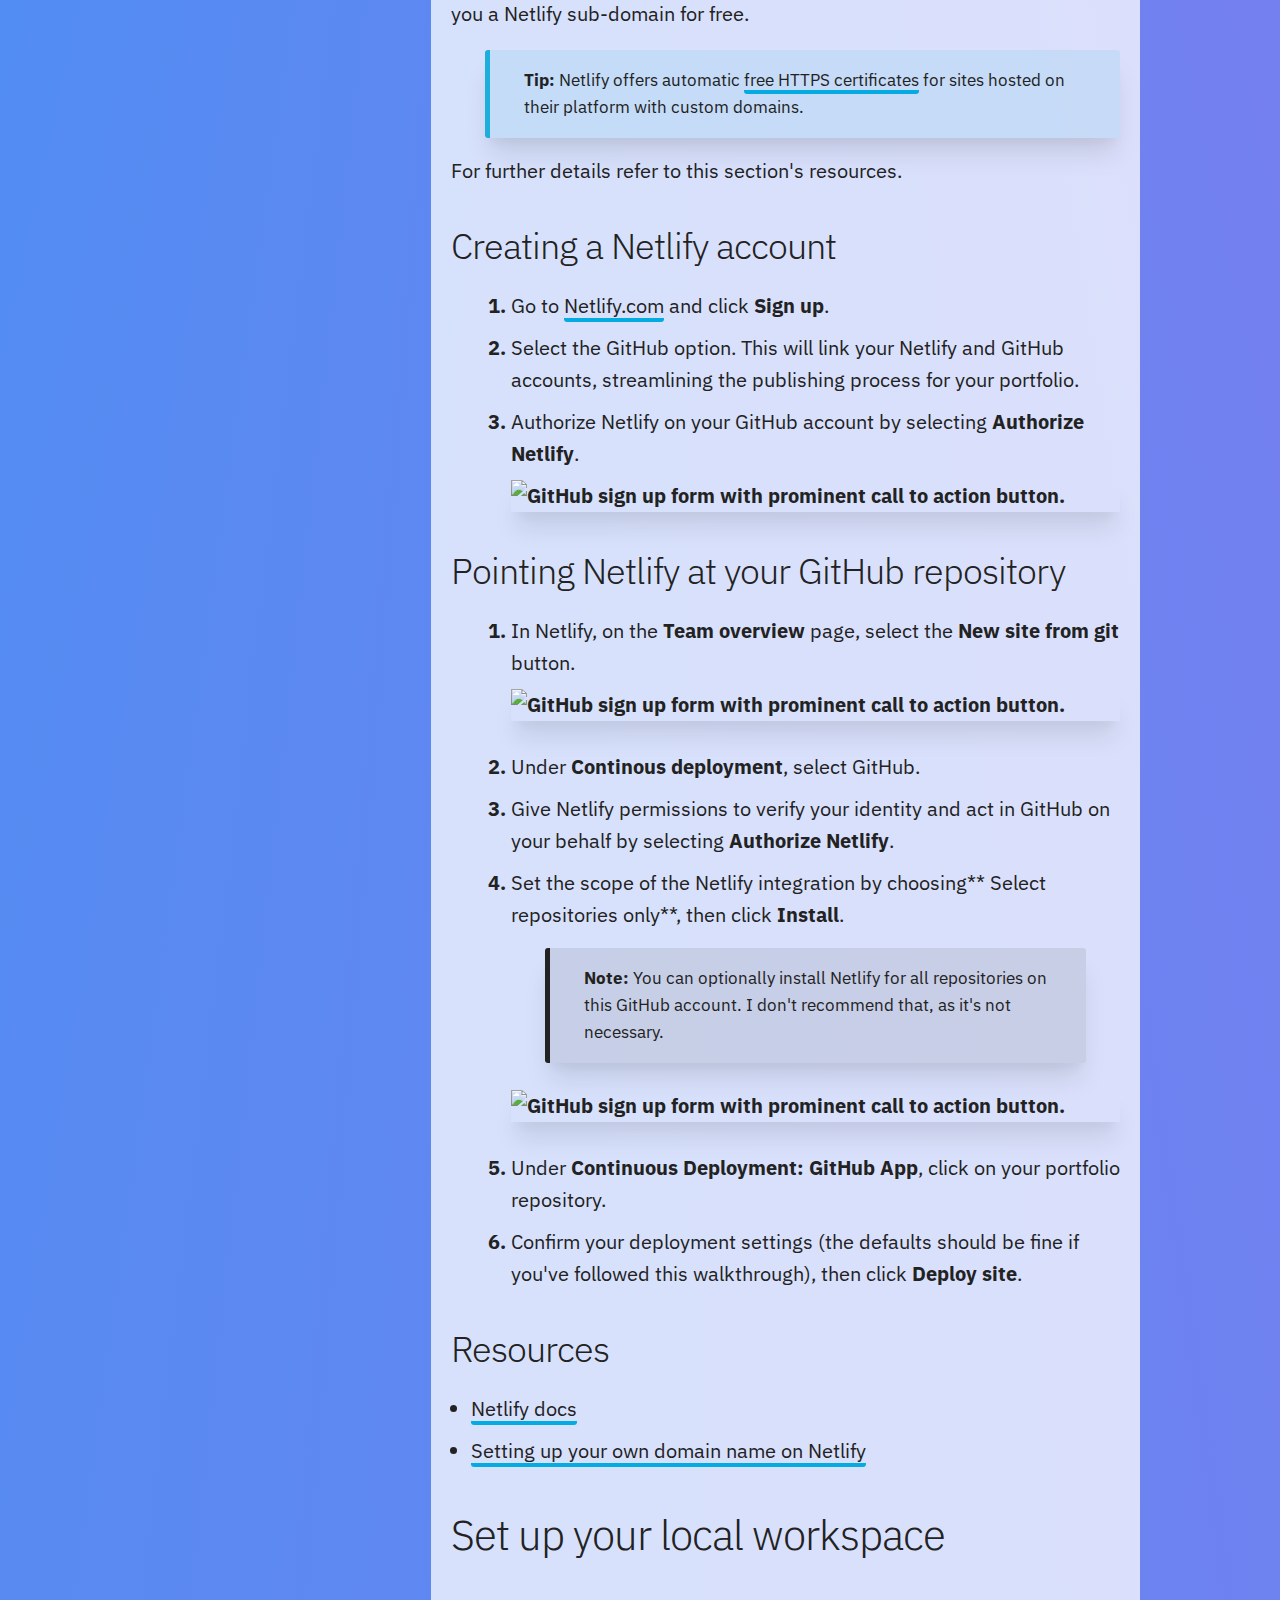
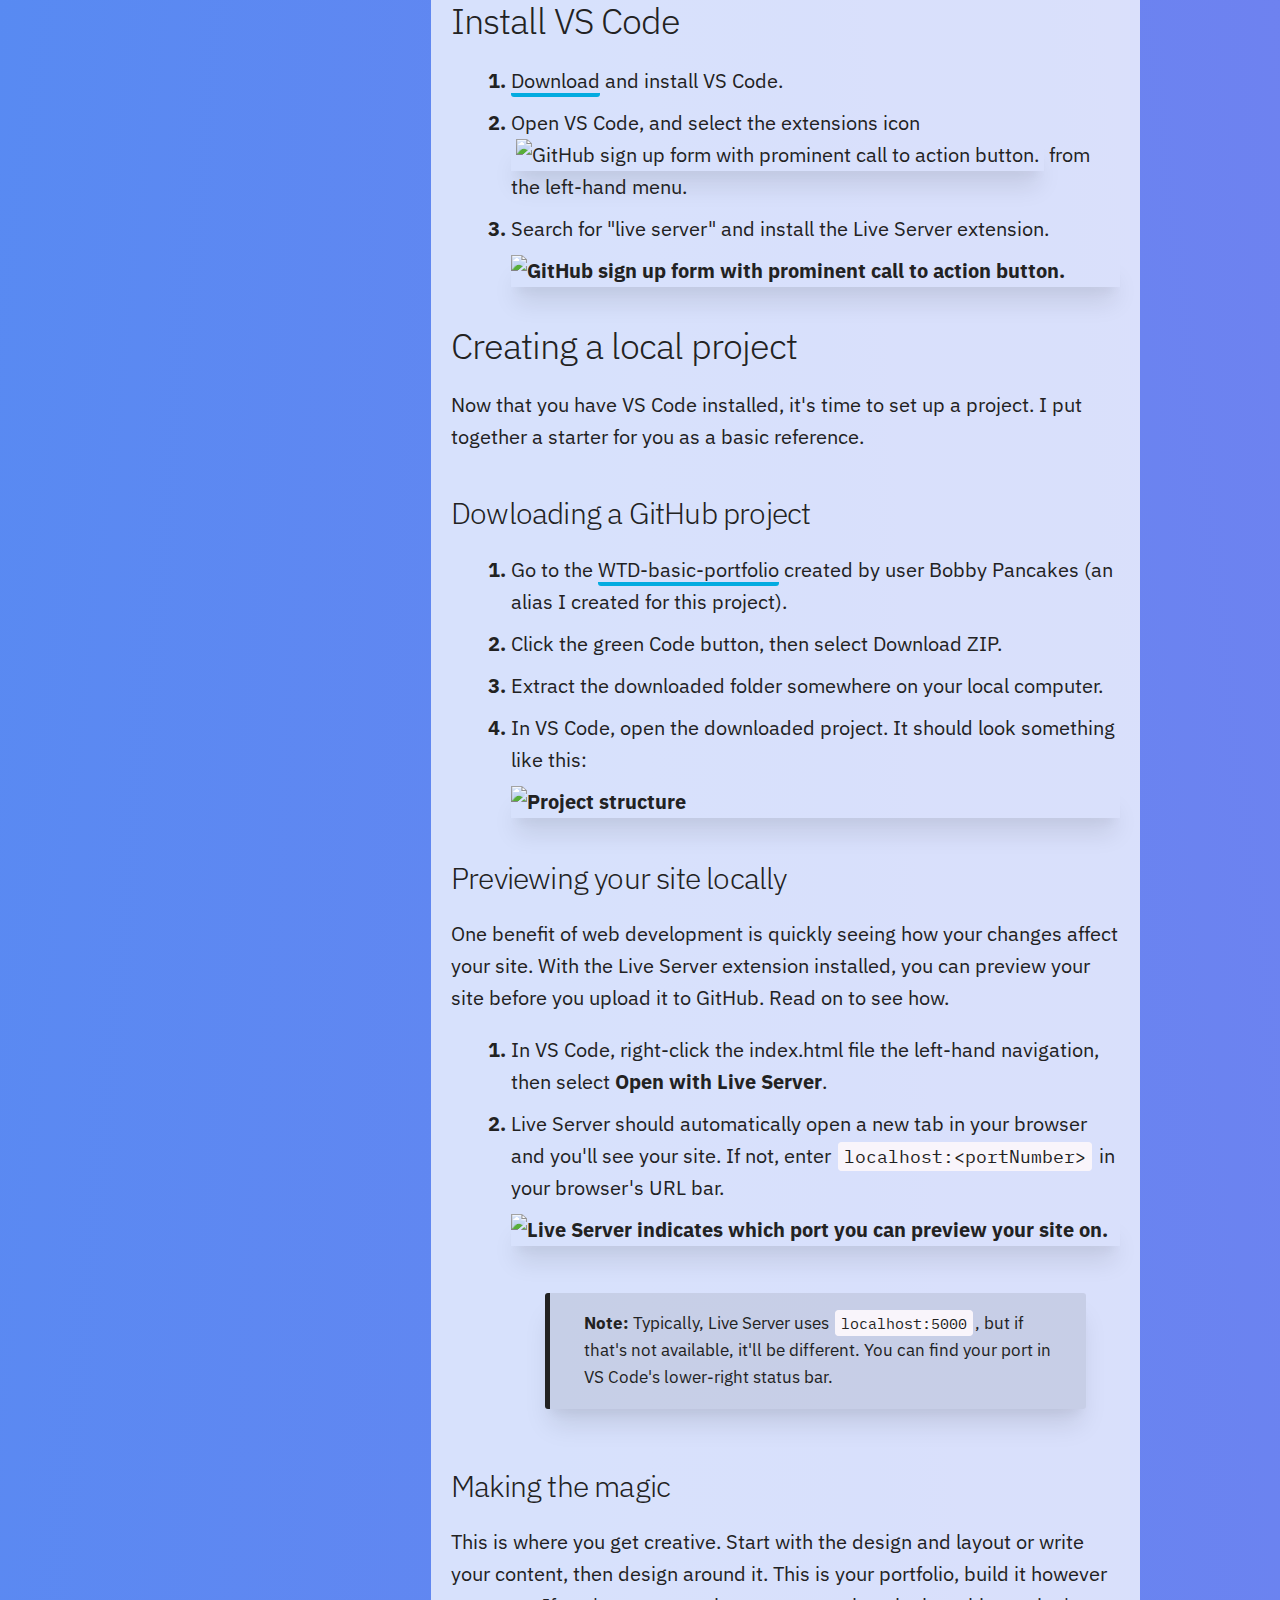
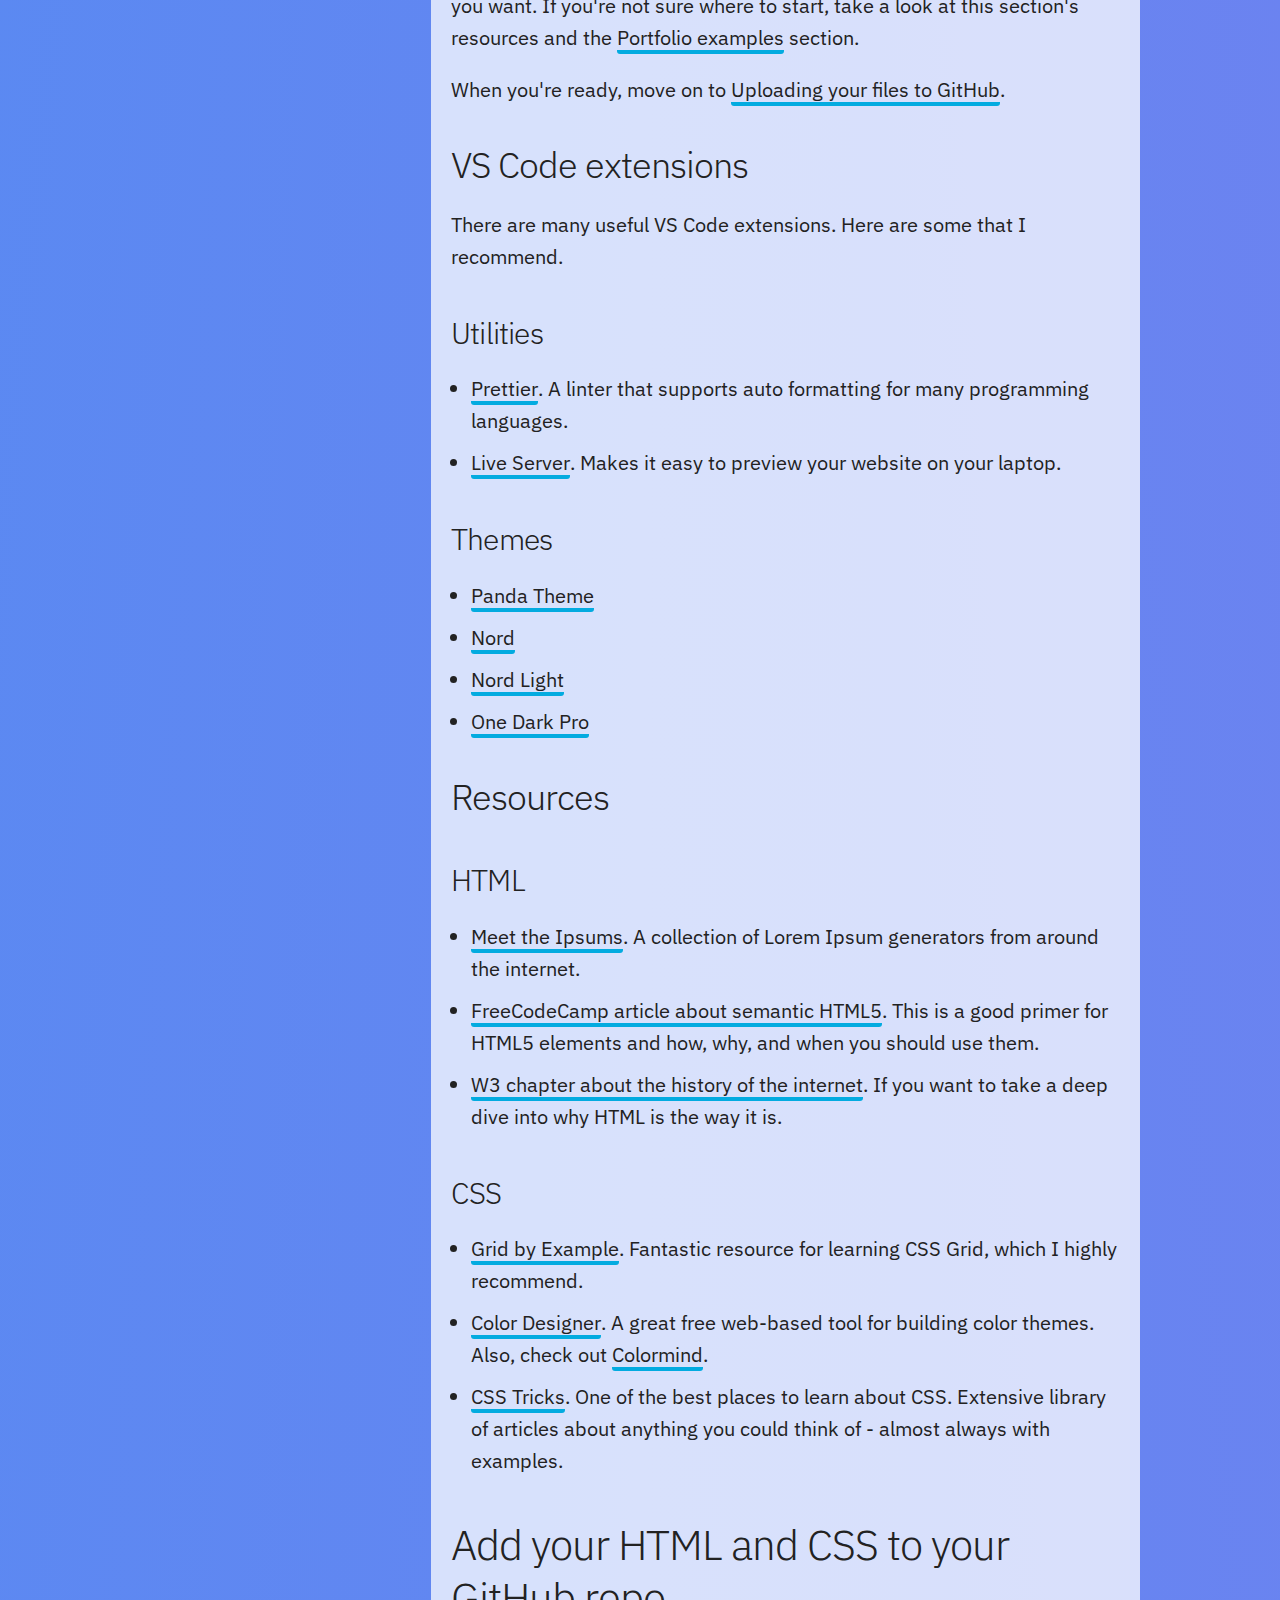
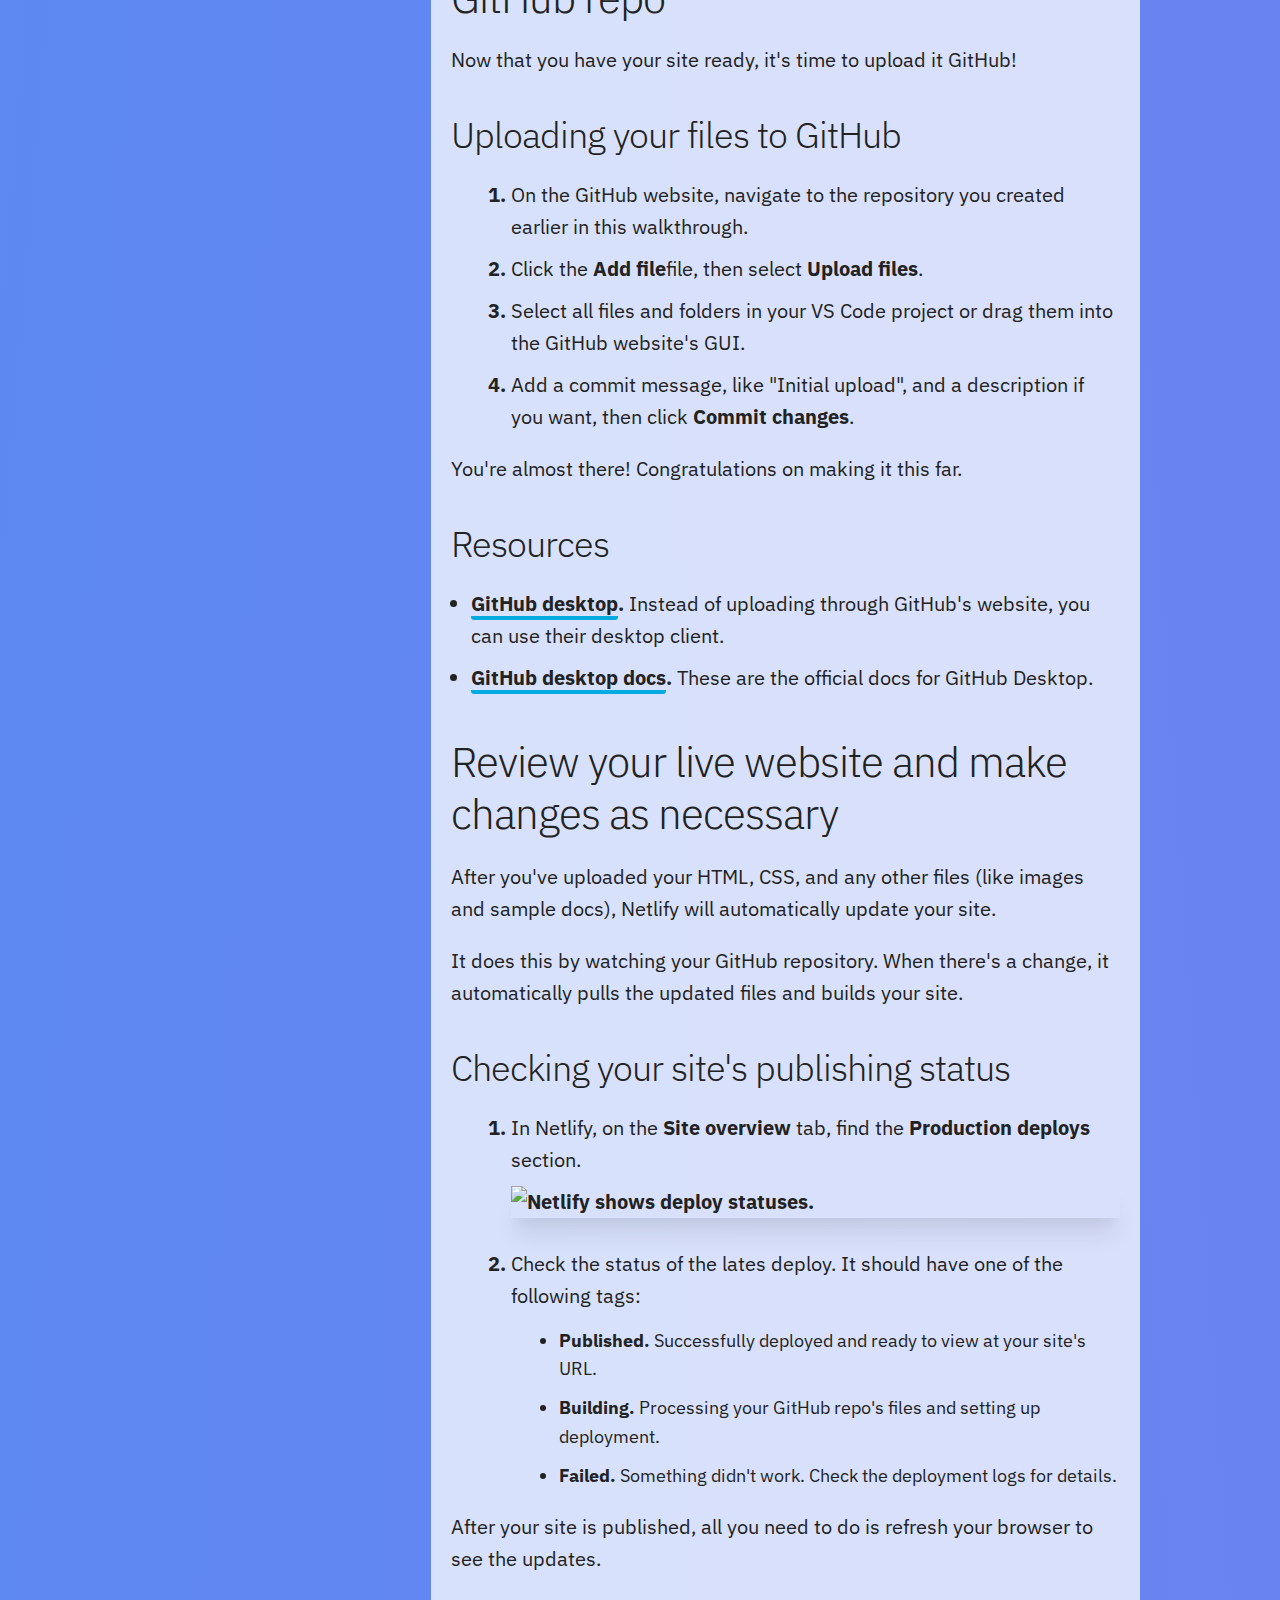
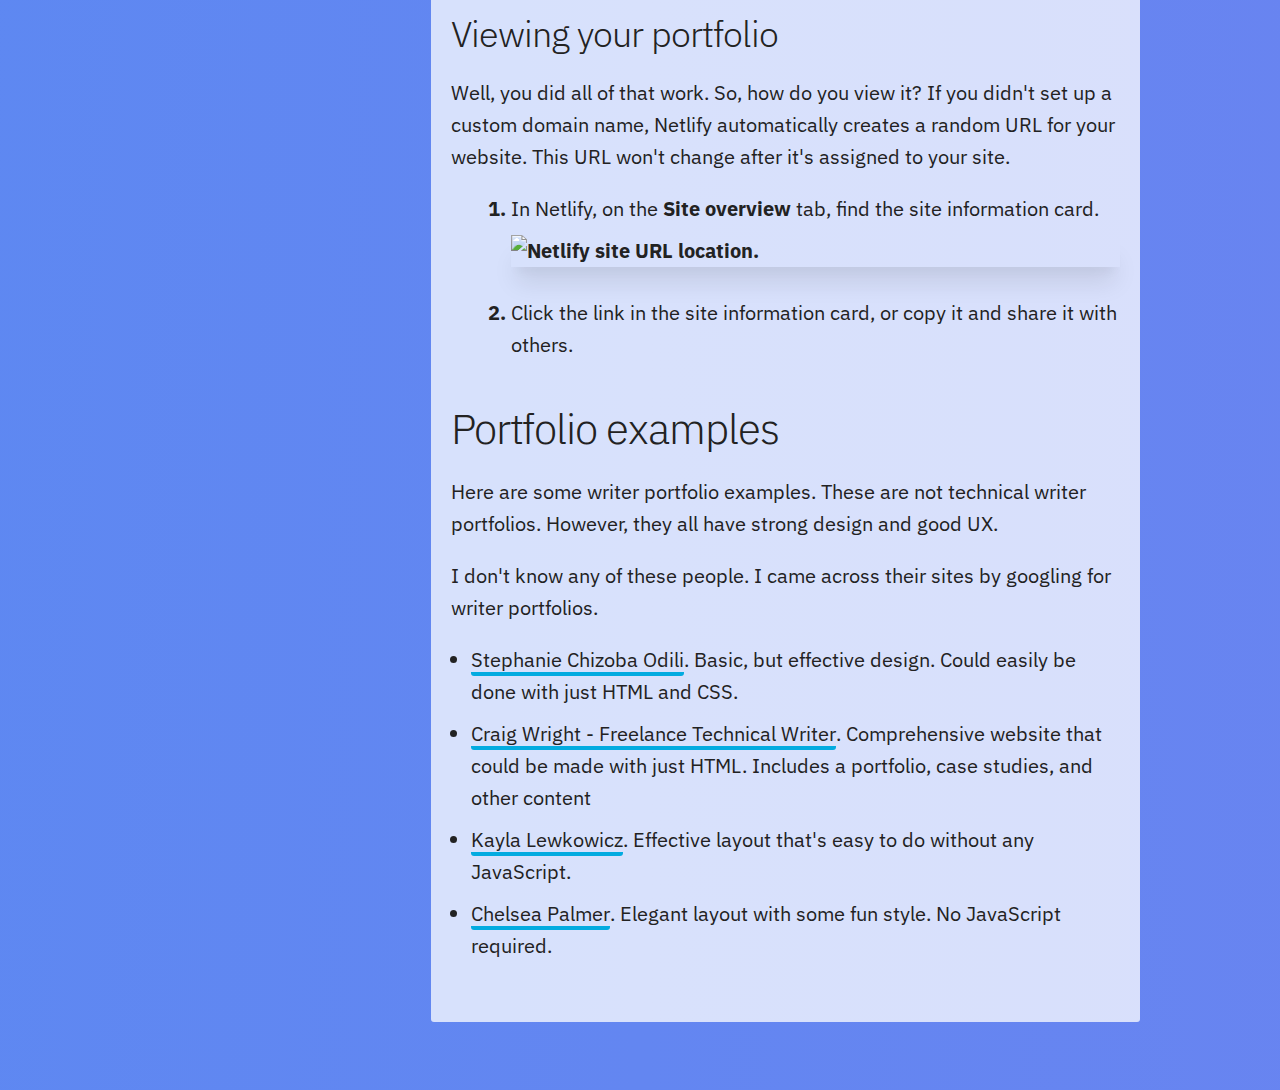
==== commit fd72f138: "Move initial content to new page" ====
--- a/index.html
+++ b/index.html
@@ -160,7 +160,6 @@
         other tool/service, go for it!
       </p>
       <ul>
-        <li>GitHub account</li>
         <li>Netlify account</li>
         <li>Text editor</li>
         <li>Basic HTML</li>
@@ -175,130 +174,7 @@
         <li>Servers</li>
         <li>CMS</li>
       </ul>
-      <h2 id="set-up-github">Set up GitHub</h2>
-      <p>
-        GitHub is a git repository host. You can think of it as a sort of file
-        storage service. There's a lot more to it than that, but we won't get
-        into the details of git or GitHub in this walkthrough.
-      </p>
-      <h3 id="creating-a-github-account">Creating a GitHub account</h3>
-      <ol class="procedure">
-        <li>
-          <p>
-            If you don't have a GitHub account, go to
-            <a href="https://github.com/">GitHub.com</a>. On the main page,
-            enter your information, then click
-            <strong>Sign up for GitHub</strong>.
-          </p>
-
-          <img src="./images/github.png"
-            alt="GitHub sign up form with prominent call to action button."
-            title="GitHub sign up form" />
-
-          <p class="note">
-            <strong>Note:</strong> You may need to verify that you're a human
-            at this point.
-          </p>
-        </li>
-        <li>
-          <p>
-            On the Welcome to GitHub page, select your answers, then select
-            <strong>Complete Setup</strong>.
-          </p>
-        </li>
-        <li>
-          <p>Verify your email address.</p>
-        </li>
-      </ol>
-      <h3 id="creating-a-repo-in-github">Creating a repo in GitHub</h3>
-      <ol class="procedure">
-        <li>
-          <p>
-            After signing into GitHub, on the home page (<a
-              href="http://github.com">github.com</a>), select
-            <strong>Create repository</strong>.
-          </p>
-        </li>
-        <li>
-          <p>
-            Ensure you're the repository owner and enter a repository name.
-          </p>
-        </li>
-        <li>
-          <p>Optionally, you can add a description for the repository.</p>
-        </li>
-        <li>
-          <p>
-            Choose whether you want the repository to be visible to other
-            people (public or private).
-          </p>
-        </li>
-        <li>
-          <p>
-            Optionally, choose to include a README file, .gitignore file, or a
-            license.
-          </p>
-          <ul>
-            <li>
-              <p>
-                You should definitely include a README file to document your
-                work.
-              </p>
-            </li>
-            <li>
-              <p>
-                If you don't know what a .gitignore file is, you probably
-                don't need it.
-              </p>
-            </li>
-            <li>
-              <p>
-                If you don't know what license to choose, the MIT or Mozilla
-                Public License are good places to start.
-              </p>
-            </li>
-          </ul>
-        </li>
-        <li>
-          <p>
-            After all of that, click <strong>Create repository</strong>. You
-            should see something like this:
-          </p>
-
-          <img src="./images/new-repo.png"
-            alt="GitHub sign up form with prominent call to action button."
-            title="GitHub sign up form" />
-        </li>
-      </ol>
-      <p>
-        You can do a lot of things with a GitHub account. We'll come back to
-        this repository later in the guide, but will make minimal use of it.
-        If you want to learn more about GitHub (and git), check out the
-        following
-        <strong>Resources</strong> section.
-      </p>
-      <h3 id="resources">Resources</h3>
-      <ul>
-        <li>
-          GitHub's short
-          <a href="https://guides.github.com/activities/hello-world/">Hello
-            World guide</a>
-          is a great place to start.
-        </li>
-        <li>
-          You can also check out
-          <a href="https://guides.github.com/">the other official GitHub
-            guides</a>.
-        </li>
-        <li>
-          I personally love the
-          <a
-            href="https://www.youtube.com/playlist?list=PLRqwX-V7Uu6ZF9C0YMKuns9sLDzK6zoiV&amp;app">Git
-            and GitHub for
-            Poets</a>
-          YouTube series.
-        </li>
-      </ul>
+
       <h2 id="set-up-netlify">Set up Netlify</h2>
       <p>
         Netlify will host your web portfolio for free. If you have your own
--- a/css/main.css
+++ b/css/main.css
@@ -1,5 +1,18 @@
 /* NOTE
 html is set to 62.5% so that all REM measurements are based on 10px sizing. Example: 1.5rem = 15px */
+
+:root {
+  --gradient1: #db1eae;
+  --gradient2: #d235bb;
+  --gradient3: #b559d7;
+  --gradient4: #837aee;
+  --gradient5: #4392f4;
+  --gradient6: #00a2eb;
+  --gradient7: #03abe0;
+  --gradient8: #1eaedb;
+  --color-font: #222222;
+  --color-white: #f9f5fb;
+}
 
 html {
   scroll-behavior: smooth;
@@ -12,16 +25,16 @@
   font-weight: 400;
   font-family: "IBM Plex Sans", "HelveticaNeue", "Helvetica Neue", Helvetica,
     Arial, sans-serif;
-  color: #222;
+  color: var(--color-font);
   background: conic-gradient(from 0deg at 50% -10%,
-      #db1eae,
-      #d235bb,
-      #b559d7,
-      #837aee,
-      #4392f4,
-      #00a2eb,
-      #03abe0,
-      #1eaedb);
+      var(--gradient1),
+      var(--gradient2),
+      var(--gradient3),
+      var(--gradient4),
+      var(--gradient5),
+      var(--gradient6),
+      var(--gradient7),
+      var(--gradient8));
   box-sizing: border-box;
 }
 
@@ -33,14 +46,14 @@
 }
 
 ::selection {
-  color: #ffffff;
-  background: #837aee;
+  color: var(--color-white);
+  background: var(--gradient4);
   /* WebKit/Blink Browsers */
 }
 
 ::-moz-selection {
-  color: #ffffff;
-  background: #837aee;
+  color: var(--color-white);
+  background: var(--gradient4);
   /* Gecko Browsers */
 }
 
@@ -134,11 +147,11 @@
 –––––––––––––––––––––––––––––––––––––––––––––––––– */
 a {
   display: inline-block;
-  background: linear-gradient(to bottom, #0fa0ce 0%, #0fa0ce 100%);
+  background: linear-gradient(to bottom, var(--gradient7) 0%, var(--gradient7) 100%);
   background-position: 0 100%;
   background-repeat: repeat-x;
   background-size: 4px 4px;
-  color: #333333;
+  color: var(--color-font);
   text-decoration: none;
   border-radius: 3px;
   transition: background-size 0.4s, color 0.6s, box-shadow 0.4s, padding 0.4s,
@@ -146,7 +159,7 @@
 }
 
 a:hover {
-  color: #ffffff;
+  color: var(--color-white);
   background-size: 4px 50px;
   box-shadow: 0 8px 6px -6px black;
   padding: 0 0.25em;
@@ -203,8 +216,8 @@
   margin: 0 0.2rem;
   font-size: 90%;
   white-space: nowrap;
-  background: #f1f1f1;
-  border: 1px solid #e1e1e1;
+  background: var(--color-white);
+  border: 1px solid var(--color-white);
   border-radius: 4px;
 }
 
@@ -236,7 +249,7 @@
 
 body>header a,
 body>header h1 {
-  color: #ffffff;
+  color: var(--color-white);
 }
 
 body>header h1 {
@@ -254,13 +267,13 @@
   padding: 1.25em 0;
   height: 100%;
   border: solid 1px;
-  border-color: #ffffff;
+  border-color: var(--color-white);
   border-bottom: solid 0px;
   border-radius: 0;
 }
 
 header a {
-  background: linear-gradient(to bottom, #b559d7 0%, #4392f4 100%);
+  background: linear-gradient(to bottom, var(--gradient3) 0%, var(--gradient5) 100%);
   background-position: 0 100%;
   background-repeat: repeat-x;
   background-size: 2px 2px;
@@ -270,7 +283,6 @@
   background-size: 4px 100%;
   padding: 1.25em 0;
   margin: 0;
-  /* background: linear-gradient(to bottom, #4392f4 0%, #b559d7 100%); */
 }
 
 /* TOC
@@ -298,12 +310,12 @@
 
 .toc a {
   display: inline-block;
-  color: #ffffff;
+  color: var(--color-white);
   width: 100%;
   background: linear-gradient(90deg,
-      #4392f4,
-      #837aee,
-      #b559d7);
+      var(--gradient5),
+      var(--gradient4),
+      var(--gradient3));
   background-position: 0 100%;
   background-repeat: no-repeat;
   background-size: 0%;
@@ -322,7 +334,7 @@
 
 .toc li[data-level="2"] a,
 .toc li[data-level="3"] a {
-  border-left: 1px solid #ffffff;
+  border-left: 1px solid var(--color-white);
 }
 
 .toc ul {
@@ -405,7 +417,7 @@
   margin-left: 2em;
   padding: 1em 2em;
   background-color: rgba(30, 174, 219, 0.1);
-  border-left: 5px solid #1eaedb;
+  border-left: 5px solid var(--gradient8);
   border-radius: 3px;
   box-shadow: 0 20px 25px -5px rgba(0, 0, 0, 0.1),
     0 10px 10px -5px rgba(0, 0, 0, 0.04);
@@ -417,7 +429,7 @@
   margin: 1em 2em;
   padding: 1em 2em;
   background-color: rgba(51, 51, 51, 0.1);
-  border-left: 5px solid #333;
+  border-left: 5px solid var(--color-font);
   border-radius: 3px;
   box-shadow: 0 20px 25px -5px rgba(0, 0, 0, 0.1),
     0 10px 10px -5px rgba(0, 0, 0, 0.04);
@@ -427,4 +439,32 @@
   display: inline-block;
   margin: 0;
   padding: 0 0.25em;
+}
+
+/* 
+#db1eae,
+#d235bb,
+#b559d7,
+#837aee,
+#4392f4,
+#00a2eb,
+#03abe0,
+#1eaedb 
+*/
+
+section.topic {
+  border-right: solid .5em;
+  margin-right: -1.5em;
+}
+
+section.topic:nth-of-type(1n) {
+  border-color: var(--gradient8);
+}
+
+section.topic:nth-of-type(2n) {
+  border-color: var(--gradient6);
+}
+
+section.topic:nth-of-type(3n) {
+  border-color: var(--gradient5);
 }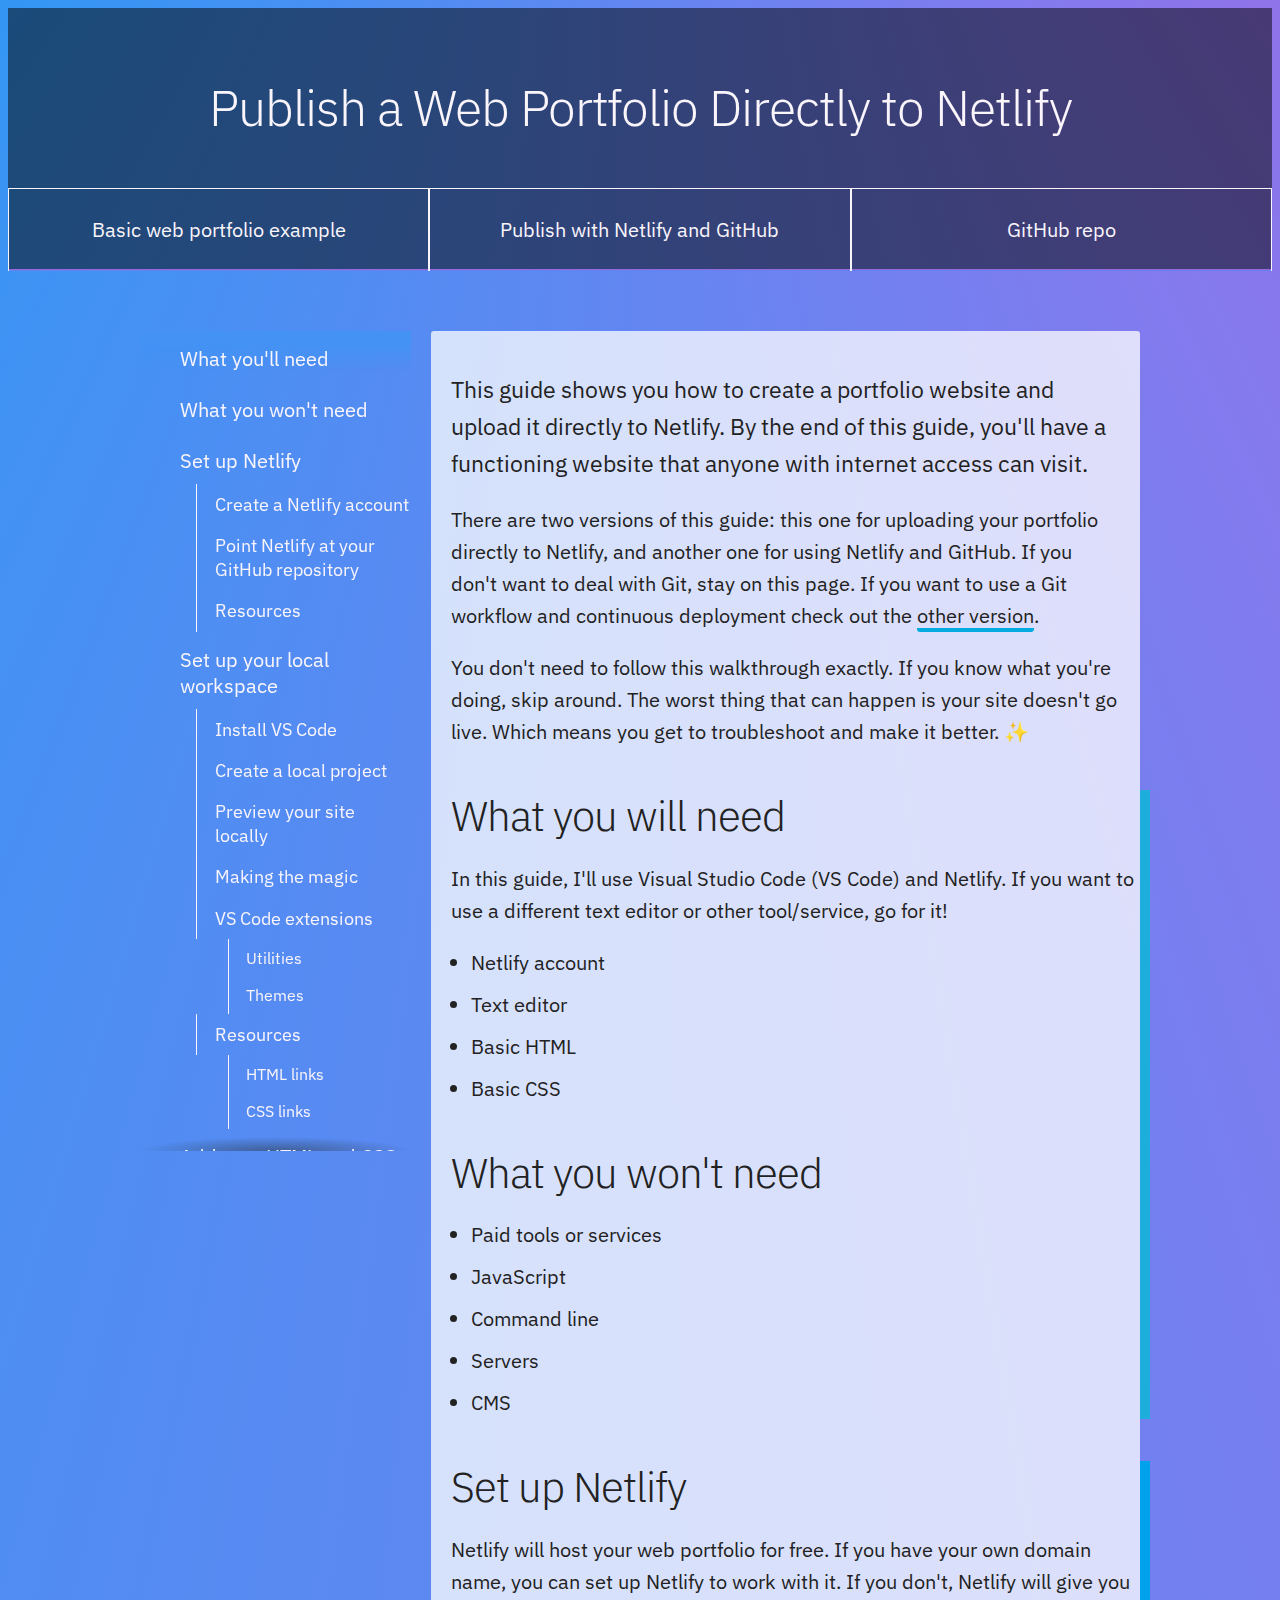
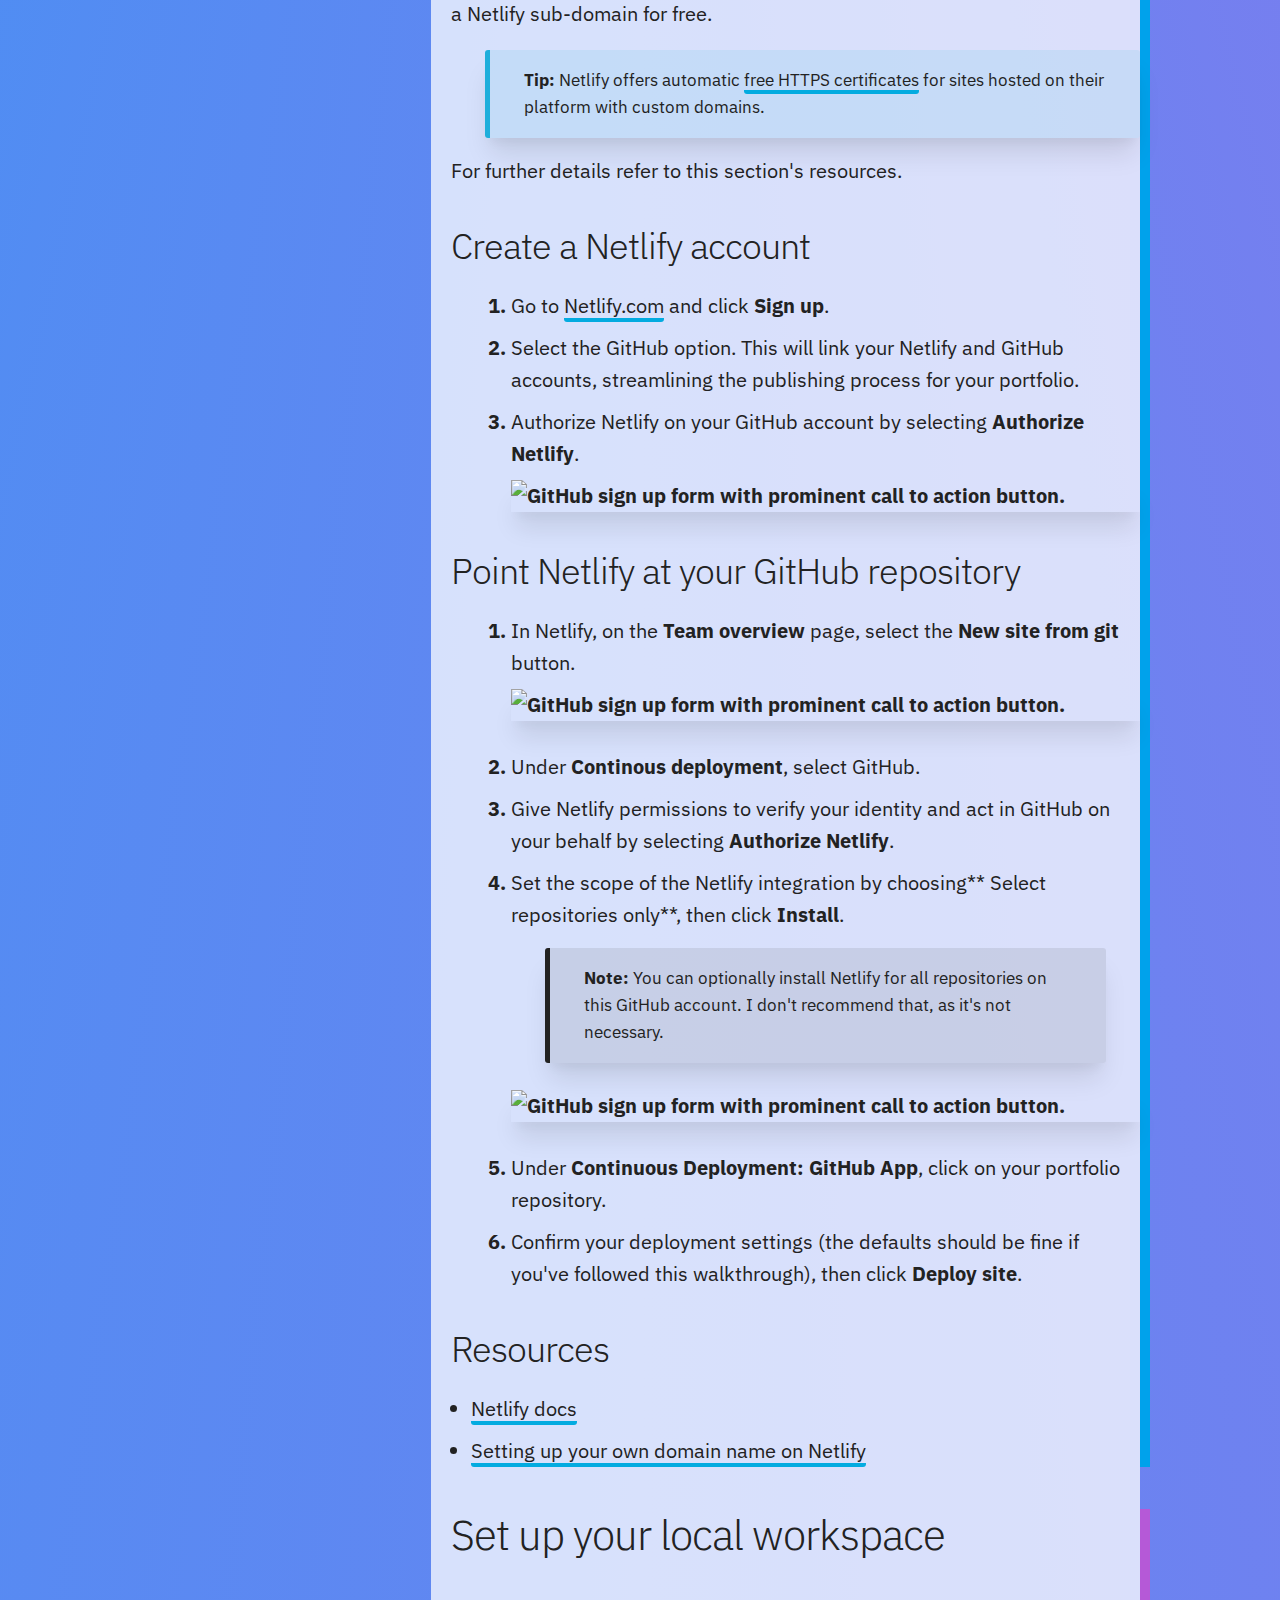
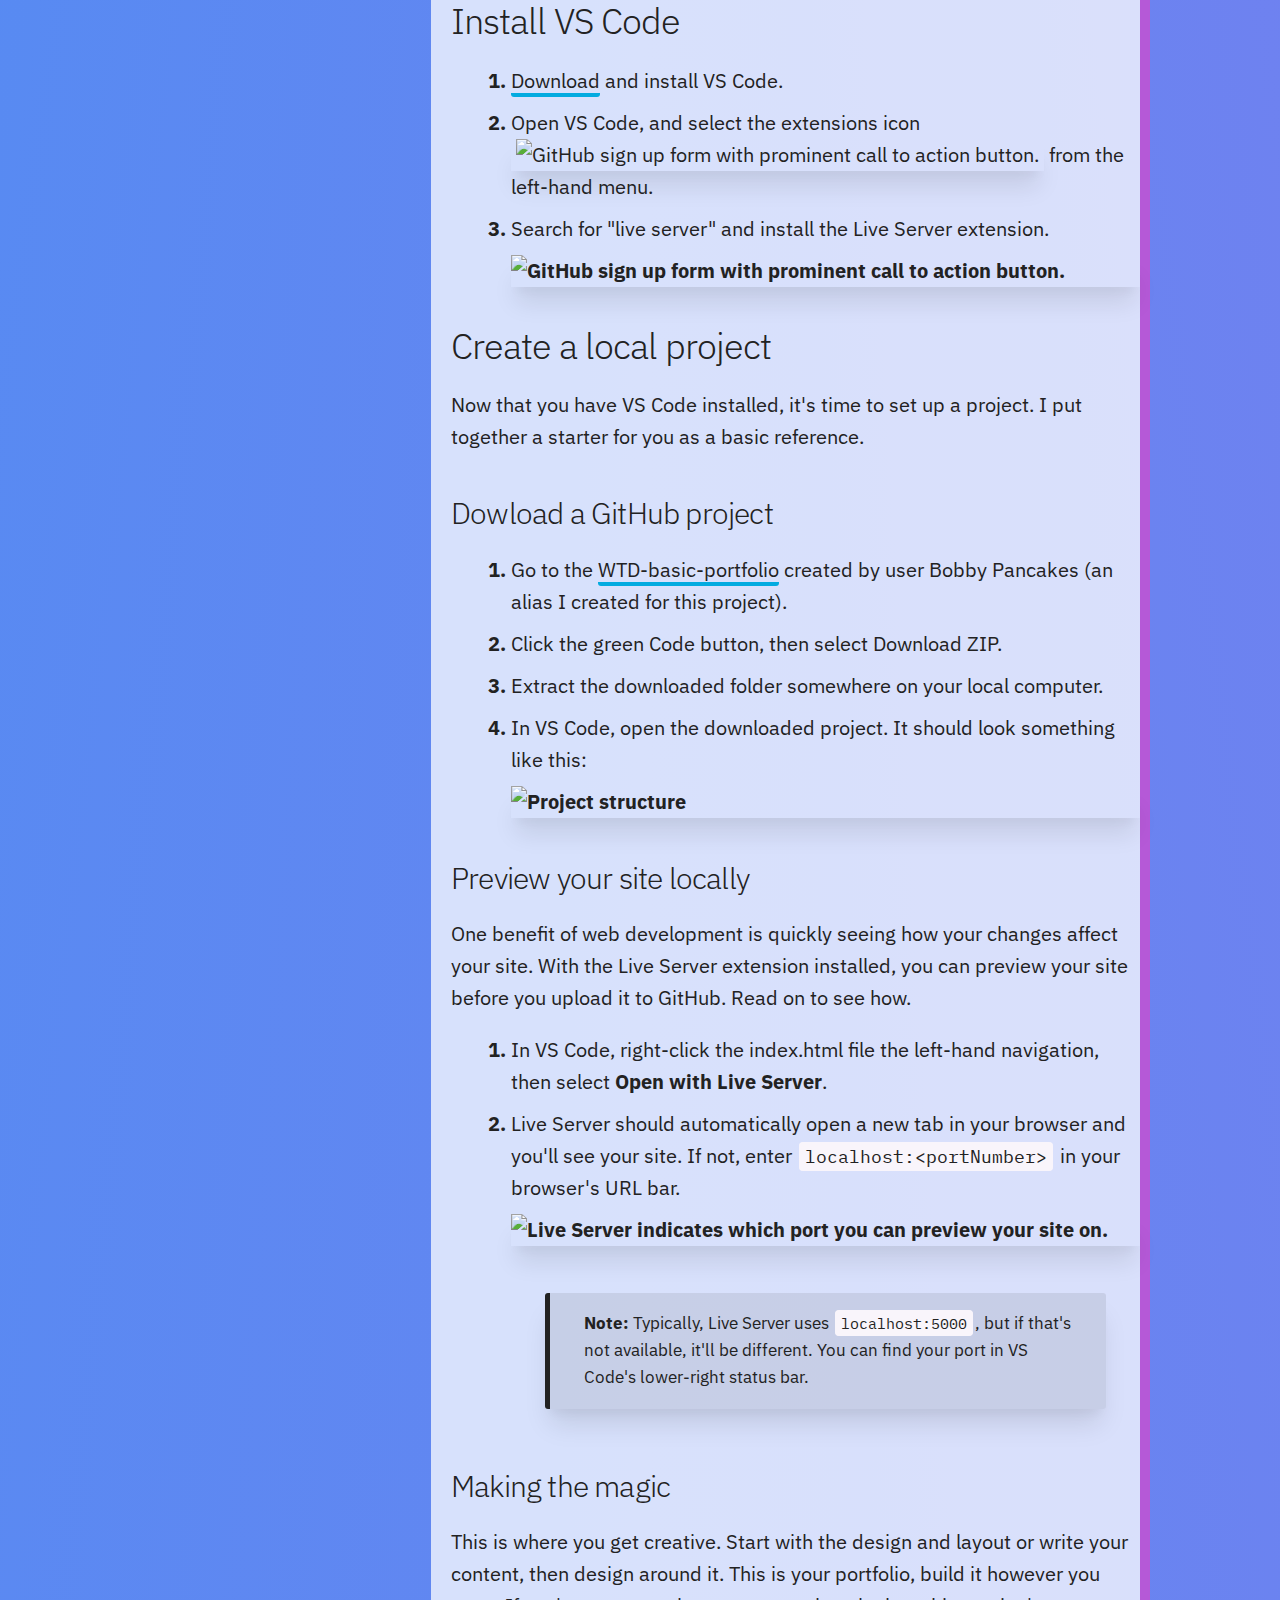
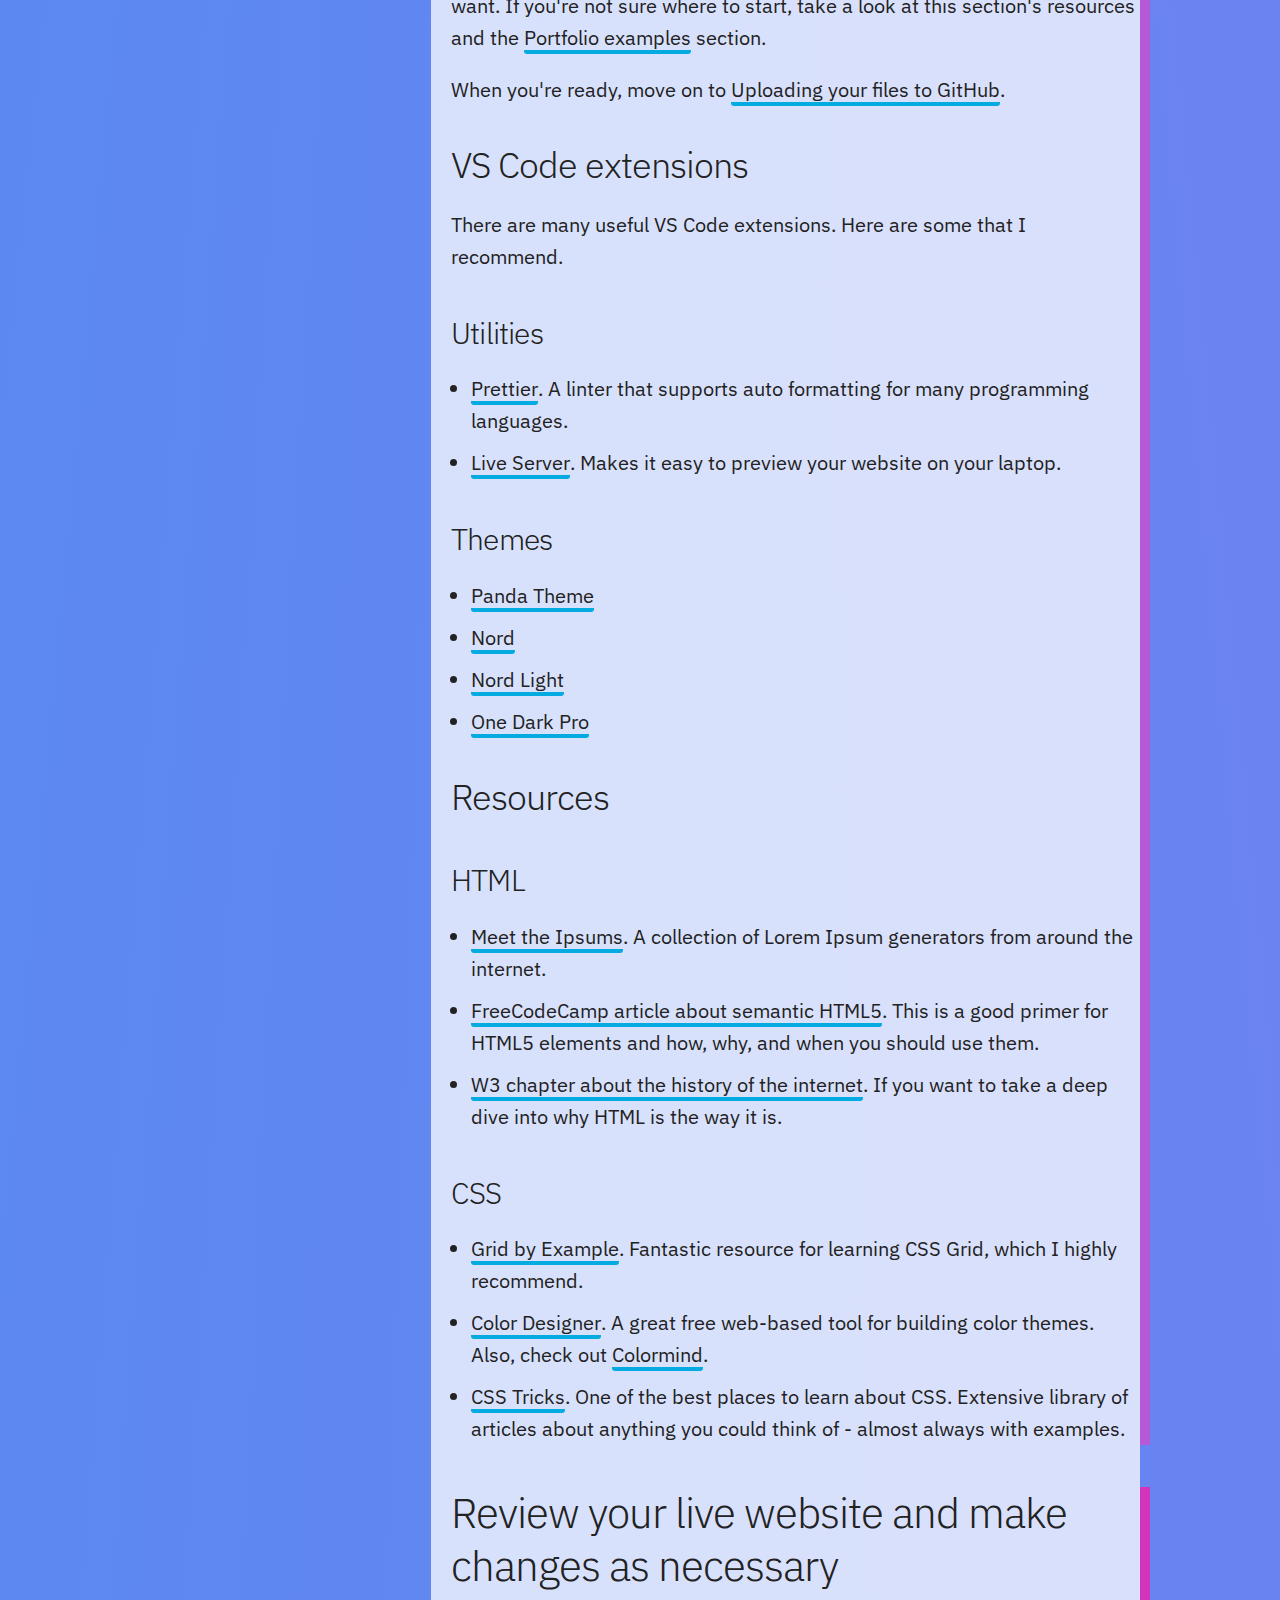
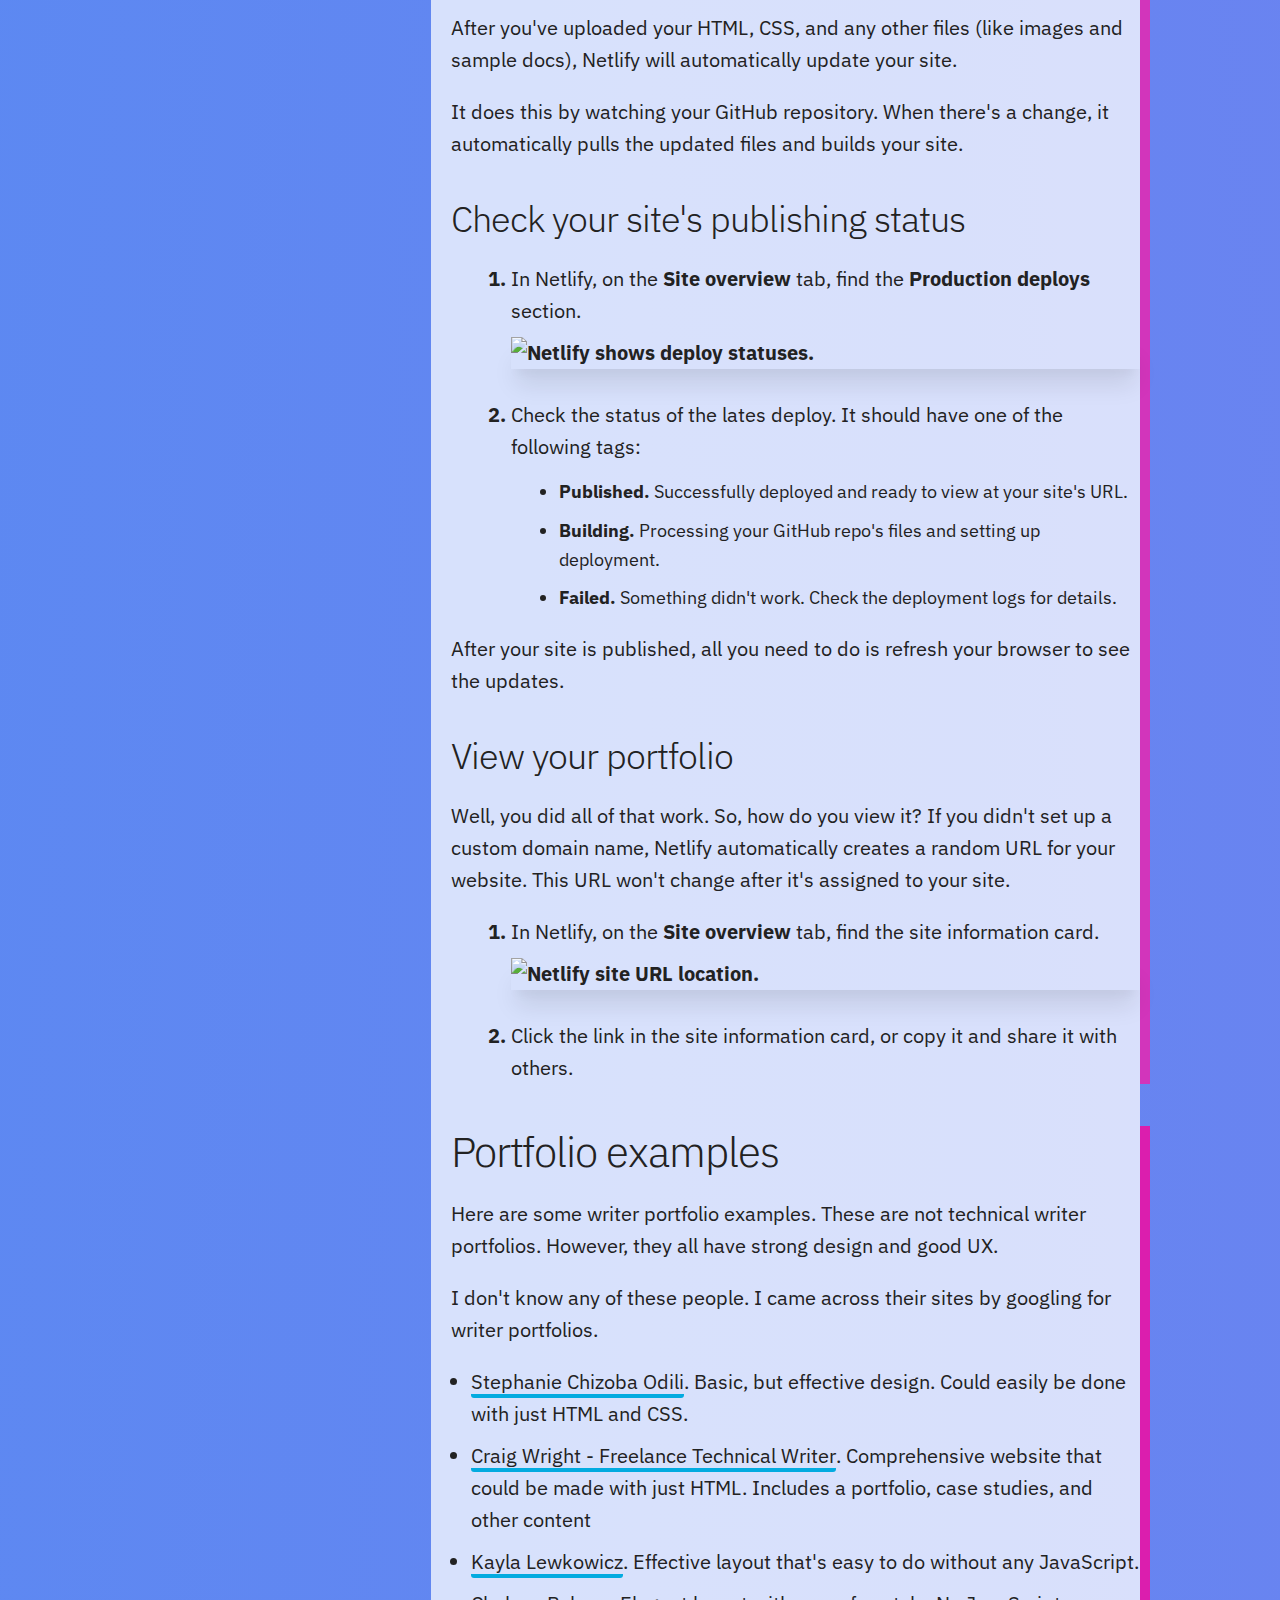
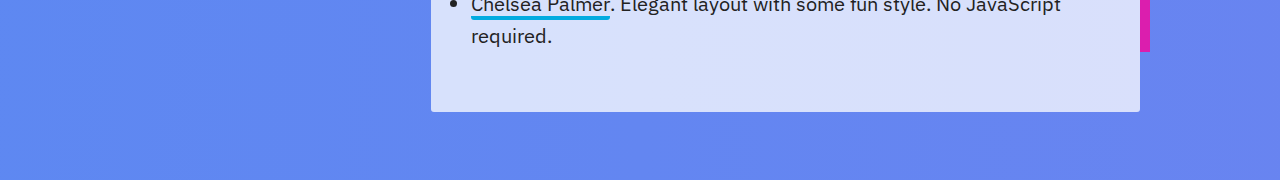
==== commit 076a5a06: "Migrate more content" ====
--- a/index.html
+++ b/index.html
@@ -45,26 +45,14 @@
           <a href="#what-you-wont-need">What you won't need</a>
         </li>
         <li>
-          <a href="#set-up-github">Set up GitHub</a>
-          <ul>
-            <li data-level="2">
-              <a href="#creating-a-github-account">Creating a GitHub account</a>
-            </li>
-            <li data-level="2">
-              <a href="#creating-a-repo-in-github">Creating a repo in GitHub</a>
-            </li>
-            <li data-level="2"><a href="#resources">Resources</a></li>
-          </ul>
-        </li>
-        <li>
           <a href="#set-up-netlify">Set up Netlify</a>
           <ul>
             <li data-level="2">
-              <a href="#creating-a-netlify-account">Creating a Netlify
+              <a href="#create-a-netlify-account">Create a Netlify
                 account</a>
             </li>
             <li data-level="2">
-              <a href="#pointing-netlify-at-your-github-repository">Pointing
+              <a href="#point-netlify-at-your-github-repository">Point
                 Netlify at your GitHub repository</a>
             </li>
             <li data-level="2"><a href="#resources-1">Resources</a></li>
@@ -77,10 +65,10 @@
               <a href="#install-vs-code">Install VS Code</a>
             </li>
             <li data-level="2">
-              <a href="#creating-a-local-project">Creating a local project</a>
-            </li>
-            <li data-level="2">
-              <a href="#previewing-your-site-locally">Previewing your site
+              <a href="#create-a-local-project">Create a local project</a>
+            </li>
+            <li data-level="2">
+              <a href="#preview-your-site-locally">Preview your site
                 locally</a>
             </li>
             <li data-level="2">
@@ -107,7 +95,7 @@
             CSS to your GitHub repo</a>
           <ul>
             <li data-level="2">
-              <a href="#uploading-your-files-to-github">Uploading your files to
+              <a href="#upload-your-files-to-github">Upload your files to
                 GitHub</a>
             </li>
             <li data-level="2"><a href="#resources-3">Resources</a></li>
@@ -119,7 +107,7 @@
             necessary</a>
           <ul>
             <li data-level="2">
-              <a href="#checking-your-site-publishing-status">Checking your
+              <a href="#check-your-site-publishing-status">Check your
                 site's publishing status</a>
             </li>
           </ul>
@@ -153,483 +141,464 @@
         better. ✨
       </p>
 
-      <h2 id="what-you-need">What you will need</h2>
-      <p>
-        In this guide, I'll use Visual Studio Code
-        (VS Code) and Netlify. If you want to use a different text editor or
-        other tool/service, go for it!
-      </p>
-      <ul>
-        <li>Netlify account</li>
-        <li>Text editor</li>
-        <li>Basic HTML</li>
-        <li>Basic CSS</li>
-      </ul>
-
-      <h2 id="what-you-wont-need">What you won't need</h2>
-      <ul>
-        <li>Paid tools or services</li>
-        <li>JavaScript</li>
-        <li>Command line</li>
-        <li>Servers</li>
-        <li>CMS</li>
-      </ul>
-
-      <h2 id="set-up-netlify">Set up Netlify</h2>
-      <p>
-        Netlify will host your web portfolio for free. If you have your own
-        domain name, you can set up Netlify to work with it. If you don't,
-        Netlify will give you a Netlify sub-domain for free.
-      </p>
-      <p class="tip">
-        <strong>Tip:</strong> Netlify offers automatic
-        <a
-          href="https://docs.netlify.com/domains-https/https-ssl/#certificate-service-types">free
-          HTTPS
-          certificates</a>
-        for sites hosted on their platform with custom domains.
-      </p>
-      <p>For further details refer to this section's resources.</p>
-      <h3 id="creating-a-netlify-account">Creating a Netlify account</h3>
-      <ol class="procedure">
-        <li>
-          <p>
-            Go to <a href="https://www.netlify.com/">Netlify.com</a> and click
-            <strong>Sign up</strong>.
-          </p>
-        </li>
-        <li>
-          <p>Select the GitHub option.</p>
-          <p>
-            This will link your Netlify and GitHub accounts, streamlining the
-            publishing process for your portfolio.
-          </p>
-        </li>
-        <li>
-          <p>
-            Authorize Netlify on your GitHub account by selecting
-            <strong>Authorize Netlify</strong>.
-          </p>
-
-          <img src="./images/netlify-and-github.png"
-            alt="GitHub sign up form with prominent call to action button."
-            title="GitHub sign up form" />
-        </li>
-      </ol>
-      <h3 id="pointing-netlify-at-your-github-repository">
-        Pointing Netlify at your GitHub repository
-      </h3>
-      <ol class="procedure">
-        <li>
-          <p>
-            In Netlify, on the <strong>Team overview</strong> page, select the
-            <strong>New site from git</strong> button.
-          </p>
-
-          <img src="./images/new-site.png"
-            alt="GitHub sign up form with prominent call to action button."
-            title="GitHub sign up form" />
-        </li>
-        <li>
-          <p>Under <strong>Continous deployment</strong>, select GitHub.</p>
-        </li>
-        <li>
-          <p>
-            Give Netlify permissions to verify your identity and act in GitHub
-            on your behalf by selecting <strong>Authorize Netlify</strong>.
-          </p>
-        </li>
-        <li>
-          <p>
-            Set the scope of the Netlify integration by choosing** Select
-            repositories only**, then click <strong>Install</strong>.
-          </p>
-          <p class="note">
-            <strong>Note:</strong> You can optionally install Netlify for all
-            repositories on this GitHub account. I don't recommend that, as
-            it's not necessary.
-          </p>
-
-          <img src="./images/scope.png"
-            alt="GitHub sign up form with prominent call to action button."
-            title="GitHub sign up form" />
-        </li>
-        <li>
-          <p>
-            Under <strong>Continuous Deployment: GitHub App</strong>, click on
-            your portfolio repository.
-          </p>
-        </li>
-        <li>
-          <p>
-            Confirm your deployment settings (the defaults should be fine if
-            you've followed this walkthrough), then click
-            <strong>Deploy site</strong>.
-          </p>
-        </li>
-      </ol>
-      <h3 id="resources-1">Resources</h3>
-      <ul>
-        <li>
-          <a href="https://docs.netlify.com/">Netlify docs</a>
-        </li>
-        <li>
+      <section class="topic">
+        <h2 id="what-you-need">What you will need</h2>
+        <p>
+          In this guide, I'll use Visual Studio Code
+          (VS Code) and Netlify. If you want to use a different text editor or
+          other tool/service, go for it!
+        </p>
+        <ul>
+          <li>Netlify account</li>
+          <li>Text editor</li>
+          <li>Basic HTML</li>
+          <li>Basic CSS</li>
+        </ul>
+
+        <h2 id="what-you-wont-need">What you won't need</h2>
+        <ul>
+          <li>Paid tools or services</li>
+          <li>JavaScript</li>
+          <li>Command line</li>
+          <li>Servers</li>
+          <li>CMS</li>
+        </ul>
+      </section>
+
+      <section class="topic">
+        <h2 id="set-up-netlify">Set up Netlify</h2>
+
+        <p>
+          Netlify will host your web portfolio for free. If you have your own
+          domain name, you can set up Netlify to work with it. If you don't,
+          Netlify will give you a Netlify sub-domain for free.
+        </p>
+        <p class="tip">
+          <strong>Tip:</strong> Netlify offers automatic
           <a
-            href="https://docs.netlify.com/domains-https/custom-domains/configure-external-dns/">Setting
-            up your own
-            domain name on Netlify</a>
-        </li>
-      </ul>
-      <h2 id="set-up-your-local-workspace">Set up your local workspace</h2>
-      <h3 id="install-vs-code">Install VS Code</h3>
-      <ol class="procedure">
-        <li>
-          <p>
-            <a href="https://code.visualstudio.com/">Download</a> and install
-            VS Code.
-          </p>
-        </li>
-        <li>
-          <p>
-            Open VS Code, and select the extensions icon
-            <img src="./images/extension.png"
+            href="https://docs.netlify.com/domains-https/https-ssl/#certificate-service-types">free
+            HTTPS
+            certificates</a>
+          for sites hosted on their platform with custom domains.
+        </p>
+        <p>For further details refer to this section's resources.</p>
+
+        <h3 id="create-a-netlify-account">Create a Netlify account</h3>
+        <ol class="procedure">
+          <li>
+            <p>
+              Go to <a href="https://www.netlify.com/">Netlify.com</a> and click
+              <strong>Sign up</strong>.
+            </p>
+          </li>
+          <li>
+            <p>Select the GitHub option.</p>
+            <p>
+              This will link your Netlify and GitHub accounts, streamlining the
+              publishing process for your portfolio.
+            </p>
+          </li>
+          <li>
+            <p>
+              Authorize Netlify on your GitHub account by selecting
+              <strong>Authorize Netlify</strong>.
+            </p>
+
+            <img src="./images/netlify-and-github.png"
               alt="GitHub sign up form with prominent call to action button."
-              title="GitHub sign up form" class="inline-image" />
-            from the left-hand menu.
-          </p>
-        </li>
-        <li>
-          <p>
-            Search for &quot;live server&quot; and install the Live Server
-            extension.
-          </p>
-
-          <img src="./images/live-server.png"
-            alt="GitHub sign up form with prominent call to action button."
-            title="GitHub sign up form" />
-        </li>
-      </ol>
-      <h3 id="creating-a-local-project">Creating a local project</h3>
-      <p>
-        Now that you have VS Code installed, it's time to set up a project. I
-        put together a starter for you as a basic reference.
-      </p>
-      <h4>Dowloading a GitHub project</h4>
-      <ol class="procedure">
-        <li>
-          <p>
-            Go to the
-            <a
-              href="https://github.com/bobby-pancakes/basic-portfolio">WTD-basic-portfolio</a>
-            created by user Bobby Pancakes (an alias I created for this
-            project).
-          </p>
-        </li>
-        <li>
-          <p>Click the green Code button, then select Download ZIP.</p>
-        </li>
-        <li>
-          <p>
-            Extract the downloaded folder somewhere on your local computer.
-          </p>
-        </li>
-        <li>
-          <p>
-            In VS Code, open the downloaded project. It should look something
-            like this:
-          </p>
-          <img src="./images/project.png" alt="Project structure"
-            title="Project structure" />
-        </li>
-      </ol>
-      <h4 id="previewing-your-site-locally">Previewing your site locally</h4>
-      <p>
-        One benefit of web development is quickly seeing how your changes
-        affect your site. With the Live Server extension installed, you can
-        preview your site before you upload it to GitHub. Read on to see how.
-      </p>
-      <ol class="procedure">
-        <li>
-          <p>
-            In VS Code, right-click the index.html file the left-hand
-            navigation, then select <strong>Open with Live Server</strong>.
-          </p>
-        </li>
-        <li>
-          <p>
-            Live Server should automatically open a new tab in your browser
-            and you'll see your site. If not, enter
-            <code>localhost:&#60;portNumber></code> in your browser's URL bar.
-          </p>
-          <img src="./images/port.png"
-            alt="Live Server indicates which port you can preview your site on."
-            title="Live Server port" />
-          <p class="note">
-            <strong>Note:</strong> Typically, Live Server uses
-            <code>localhost:5000</code>, but if that's not available, it'll be
-            different. You can find your port in VS Code's lower-right status
-            bar.
-          </p>
-        </li>
-      </ol>
-
-      <h4 id="making-the-magic">Making the magic</h4>
-      <p>
-        This is where you get creative. Start with the design and layout or
-        write your content, then design around it. This is your portfolio,
-        build it however you want. If you're not sure where to start, take a
-        look at this section's resources and the
-        <a href="#portfolio-examples">Portfolio examples</a> section.
-      </p>
-
-      <p>
-        When you're ready, move on to
-        <a href="#uploading-your-files-to-github">Uploading your files to
-          GitHub</a>.
-      </p>
-      <h3 id="vs-code-extensions">VS Code extensions</h3>
-      <p>
-        There are many useful VS Code extensions. Here are some that I
-        recommend.
-      </p>
-      <h4 id="utilities">Utilities</h4>
-      <ul>
-        <li>
-          <a
-            href="https://marketplace.visualstudio.com/items?itemName=esbenp.prettier-vscode">Prettier</a>.
-          A linter
-          that supports auto formatting for many programming
-          languages.
-        </li>
-        <li>
-          <a
-            href="https://marketplace.visualstudio.com/items?itemName=CoenraadS.bracket-pair-colorizer">Live
-            Server</a>. Makes it easy to preview your website on your laptop.
-        </li>
-      </ul>
-      <h4 id="themes">Themes</h4>
-      <ul>
-        <li>
-          <a
-            href="https://marketplace.visualstudio.com/items?itemName=tinkertrain.theme-panda">Panda
-            Theme</a>
-        </li>
-        <li>
-          <a
-            href="https://marketplace.visualstudio.com/items?itemName=arcticicestudio.nord-visual-studio-code">Nord</a>
-        </li>
-        <li>
-          <a
-            href="https://marketplace.visualstudio.com/items?itemName=huytd.nord-light">Nord
-            Light</a>
-        </li>
-        <li>
-          <a
-            href="https://marketplace.visualstudio.com/items?itemName=zhuangtongfa.Material-theme">One
-            Dark Pro</a>
-        </li>
-      </ul>
-      <h3 id="resources-2">Resources</h3>
-      <h4 id="html-links">HTML</h4>
-      <ul>
-        <li>
-          <a href="https://meettheipsums.com/">Meet the Ipsums</a>. A
-          collection of Lorem Ipsum generators from around the internet.
-        </li>
-        <li>
-          <a href="https://www.freecodecamp.org/news/semantic-html5-elements/">FreeCodeCamp
-            article about semantic
-            HTML5</a>. This is a good primer for HTML5 elements and how, why,
-          and when
-          you should use them.
-        </li>
-        <li>
-          <a href="https://www.w3.org/People/Raggett/book4/ch02.html">W3 chapter
-            about the history of the internet</a>.
-          If you want to take a deep dive into why HTML is the way it is.
-        </li>
-      </ul>
-      <h4 id="css-links">CSS</h4>
-      <ul>
-        <li>
-          <a href="https://gridbyexample.com/">Grid by Example</a>. Fantastic
-          resource for learning CSS Grid, which I highly recommend.
-        </li>
-        <li>
-          <a href="https://colordesigner.io/">Color Designer</a>. A great free
-          web-based tool for building color themes. Also, check out
-          <a href="http://colormind.io/">Colormind</a>.
-        </li>
-        <li>
-          <a href="https://css-tricks.com/">CSS Tricks</a>. One of the best
-          places to learn about CSS. Extensive library of articles about
-          anything you could think of - almost always with examples.
-        </li>
-      </ul>
-      <h2 id="add-your-html-and-css-to-your-github-repo">
-        Add your HTML and CSS to your GitHub repo
-      </h2>
-      <p>Now that you have your site ready, it's time to upload it GitHub!</p>
-      <h3 id="uploading-your-files-to-github">
-        Uploading your files to GitHub
-      </h3>
-      <ol class="procedure">
-        <li>
-          <p>
-            On the GitHub website, navigate to the repository you created
-            earlier in this walkthrough.
-          </p>
-        </li>
-        <li>
-          <p>
-            Click the <strong>Add file</strong>file, then select
-            <strong>Upload files</strong>.
-          </p>
-        </li>
-        <li>
-          <p>
-            Select all files and folders in your VS Code project or drag them
-            into the GitHub website's GUI.
-          </p>
-        </li>
-        <li>
-          <p>
-            Add a commit message, like "Initial upload", and a description if
-            you want, then click <strong>Commit changes</strong>.
-          </p>
-        </li>
-      </ol>
-
-      <p>You're almost there! Congratulations on making it this far.</p>
-
-      <h3 id="resources-3">Resources</h3>
-      <ul>
-        <li>
-          <strong><a href="https://desktop.github.com/">GitHub
-              desktop</a>.</strong>
-          Instead of uploading through GitHub's website, you can use their
-          desktop
-          client.
-        </li>
-        <li>
-          <strong><a
-              href="https://docs.github.com/en/free-pro-team@latest/desktop">GitHub
-              desktop docs</a>.</strong>
-          These are the official docs for GitHub Desktop.
-        </li>
-      </ul>
-      <h2 id="review-your-live-website-and-make-changes-as-necessary">
-        Review your live website and make changes as necessary
-      </h2>
-      <p>
-        After you've uploaded your HTML, CSS, and any other files (like images
-        and sample docs), Netlify will automatically update your site.
-      </p>
-      <p>
-        It does this by watching your GitHub repository. When there's a
-        change, it automatically pulls the updated files and builds your site.
-      </p>
-      <h3 id="checking-your-site-publishing-status">
-        Checking your site's publishing status
-      </h3>
-      <ol class="procedure">
-        <li>
-          <p>
-            In Netlify, on the <strong>Site overview</strong> tab, find the
-            <strong>Production deploys</strong> section.
-          </p>
-          <img src="./images/deploy.png" alt="Netlify shows deploy statuses."
-            title="Netlify deploy status" />
-        </li>
-        <li>
-          <p>
-            Check the status of the lates deploy. It should have one of the
-            following tags:
-          </p>
-
-          <ul>
-            <li>
-              <p>
-                <strong>Published.</strong> Successfully deployed and ready to
-                view at your site's URL.
-              </p>
-            </li>
-            <li>
-              <p>
-                <strong>Building.</strong> Processing your GitHub repo's files
-                and setting up deployment.
-              </p>
-            </li>
-            <li>
-              <p>
-                <strong>Failed.</strong> Something didn't work. Check the
-                deployment logs for details.
-              </p>
-            </li>
-          </ul>
-        </li>
-      </ol>
-      <p>
-        After your site is published, all you need to do is refresh your
-        browser to see the updates.
-      </p>
-      <h3 id="viewing-your-portfolio">Viewing your portfolio</h3>
-      <p>
-        Well, you did all of that work. So, how do you view it? If you didn't
-        set up a custom domain name, Netlify automatically creates a random
-        URL for your website. This URL won't change after it's assigned to
-        your site.
-      </p>
-      <ol class="procedure">
-        <li>
-          <p>
-            In Netlify, on the <strong>Site overview</strong> tab, find the
-            site information card.
-          </p>
-          <img src="./images/site-url.png" alt="Netlify site URL location."
-            title="Netlify site URL" />
-        </li>
-        <li>
-          <p>
-            Click the link in the site information card, or copy it and share
-            it with others.
-          </p>
-        </li>
-      </ol>
-      <h2 id="portfolio-examples">Portfolio examples</h2>
-      <p>
-        Here are some writer portfolio examples. These are not technical
-        writer portfolios. However, they all have strong design and good UX.
-      </p>
-      <p>
-        I don't know any of these people. I came across their sites by
-        googling for writer portfolios.
-      </p>
-      <ul>
-        <li>
-          <a href="https://www.stephanieodili.com">Stephanie Chizoba Odili</a>.
-          <p>
-            Basic, but effective design. Could easily be done with just HTML
-            and CSS.
-          </p>
-        </li>
-        <li>
-          <a href="https://www.straygoat.co.uk/">Craig Wright - Freelance
-            Technical Writer</a>.
-          <p>
-            Comprehensive website that could be made with just HTML. Includes
-            a portfolio, case studies, and other content
-          </p>
-        </li>
-        <li>
-          <a href="https://www.kaylalewkowicz.com/">Kayla Lewkowicz</a>.
-          <p>Effective layout that's easy to do without any JavaScript.</p>
-        </li>
-        <li>
-          <a href="https://www.chelsealpalmer.com/home/">Chelsea Palmer</a>.
-          <p>Elegant layout with some fun style. No JavaScript required.</p>
-        </li>
-      </ul>
+              title="GitHub sign up form" />
+          </li>
+        </ol>
+
+        <h3 id="point-netlify-at-your-github-repository">
+          Point Netlify at your GitHub repository
+        </h3>
+        <ol class="procedure">
+          <li>
+            <p>
+              In Netlify, on the <strong>Team overview</strong> page, select the
+              <strong>New site from git</strong> button.
+            </p>
+
+            <img src="./images/new-site.png"
+              alt="GitHub sign up form with prominent call to action button."
+              title="GitHub sign up form" />
+          </li>
+          <li>
+            <p>Under <strong>Continous deployment</strong>, select GitHub.</p>
+          </li>
+          <li>
+            <p>
+              Give Netlify permissions to verify your identity and act in GitHub
+              on your behalf by selecting <strong>Authorize Netlify</strong>.
+            </p>
+          </li>
+          <li>
+            <p>
+              Set the scope of the Netlify integration by choosing** Select
+              repositories only**, then click <strong>Install</strong>.
+            </p>
+            <p class="note">
+              <strong>Note:</strong> You can optionally install Netlify for all
+              repositories on this GitHub account. I don't recommend that, as
+              it's not necessary.
+            </p>
+
+            <img src="./images/scope.png"
+              alt="GitHub sign up form with prominent call to action button."
+              title="GitHub sign up form" />
+          </li>
+          <li>
+            <p>
+              Under <strong>Continuous Deployment: GitHub App</strong>, click on
+              your portfolio repository.
+            </p>
+          </li>
+          <li>
+            <p>
+              Confirm your deployment settings (the defaults should be fine if
+              you've followed this walkthrough), then click
+              <strong>Deploy site</strong>.
+            </p>
+          </li>
+        </ol>
+
+        <h3 id="resources-1">Resources</h3>
+        <ul>
+          <li>
+            <a href="https://docs.netlify.com/">Netlify docs</a>
+          </li>
+          <li>
+            <a
+              href="https://docs.netlify.com/domains-https/custom-domains/configure-external-dns/">Setting
+              up your own
+              domain name on Netlify</a>
+          </li>
+        </ul>
+      </section>
+
+      <section class="topic">
+        <h2 id="set-up-your-local-workspace">Set up your local workspace</h2>
+
+        <h3 id="install-vs-code">Install VS Code</h3>
+        <ol class="procedure">
+          <li>
+            <p>
+              <a href="https://code.visualstudio.com/">Download</a> and install
+              VS Code.
+            </p>
+          </li>
+          <li>
+            <p>
+              Open VS Code, and select the extensions icon
+              <img src="./images/extension.png"
+                alt="GitHub sign up form with prominent call to action button."
+                title="GitHub sign up form" class="inline-image" />
+              from the left-hand menu.
+            </p>
+          </li>
+          <li>
+            <p>
+              Search for &quot;live server&quot; and install the Live Server
+              extension.
+            </p>
+
+            <img src="./images/live-server.png"
+              alt="GitHub sign up form with prominent call to action button."
+              title="GitHub sign up form" />
+          </li>
+        </ol>
+
+        <h3 id="create-a-local-project">Create a local project</h3>
+        <p>
+          Now that you have VS Code installed, it's time to set up a project. I
+          put together a starter for you as a basic reference.
+        </p>
+
+        <h4>Dowload a GitHub project</h4>
+        <ol class="procedure">
+          <li>
+            <p>
+              Go to the
+              <a
+                href="https://github.com/bobby-pancakes/basic-portfolio">WTD-basic-portfolio</a>
+              created by user Bobby Pancakes (an alias I created for this
+              project).
+            </p>
+          </li>
+          <li>
+            <p>Click the green Code button, then select Download ZIP.</p>
+          </li>
+          <li>
+            <p>
+              Extract the downloaded folder somewhere on your local computer.
+            </p>
+          </li>
+          <li>
+            <p>
+              In VS Code, open the downloaded project. It should look something
+              like this:
+            </p>
+            <img src="./images/project.png" alt="Project structure"
+              title="Project structure" />
+          </li>
+        </ol>
+
+        <h4 id="preview-your-site-locally">Preview your site locally</h4>
+        <p>
+          One benefit of web development is quickly seeing how your changes
+          affect your site. With the Live Server extension installed, you can
+          preview your site before you upload it to GitHub. Read on to see how.
+        </p>
+        <ol class="procedure">
+          <li>
+            <p>
+              In VS Code, right-click the index.html file the left-hand
+              navigation, then select <strong>Open with Live Server</strong>.
+            </p>
+          </li>
+          <li>
+            <p>
+              Live Server should automatically open a new tab in your browser
+              and you'll see your site. If not, enter
+              <code>localhost:&#60;portNumber></code> in your browser's URL bar.
+            </p>
+            <img src="./images/port.png"
+              alt="Live Server indicates which port you can preview your site on."
+              title="Live Server port" />
+            <p class="note">
+              <strong>Note:</strong> Typically, Live Server uses
+              <code>localhost:5000</code>, but if that's not available, it'll be
+              different. You can find your port in VS Code's lower-right status
+              bar.
+            </p>
+          </li>
+        </ol>
+
+        <h4 id="making-the-magic">Making the magic</h4>
+        <p>
+          This is where you get creative. Start with the design and layout or
+          write your content, then design around it. This is your portfolio,
+          build it however you want. If you're not sure where to start, take a
+          look at this section's resources and the
+          <a href="#portfolio-examples">Portfolio examples</a> section.
+        </p>
+
+        <p>
+          When you're ready, move on to
+          <a href="#uploading-your-files-to-github">Uploading your files to
+            GitHub</a>.
+        </p>
+
+        <h3 id="vs-code-extensions">VS Code extensions</h3>
+        <p>
+          There are many useful VS Code extensions. Here are some that I
+          recommend.
+        </p>
+
+        <h4 id="utilities">Utilities</h4>
+        <ul>
+          <li>
+            <a
+              href="https://marketplace.visualstudio.com/items?itemName=esbenp.prettier-vscode">Prettier</a>.
+            A linter
+            that supports auto formatting for many programming
+            languages.
+          </li>
+          <li>
+            <a
+              href="https://marketplace.visualstudio.com/items?itemName=CoenraadS.bracket-pair-colorizer">Live
+              Server</a>. Makes it easy to preview your website on your laptop.
+          </li>
+        </ul>
+
+        <h4 id="themes">Themes</h4>
+        <ul>
+          <li>
+            <a
+              href="https://marketplace.visualstudio.com/items?itemName=tinkertrain.theme-panda">Panda
+              Theme</a>
+          </li>
+          <li>
+            <a
+              href="https://marketplace.visualstudio.com/items?itemName=arcticicestudio.nord-visual-studio-code">Nord</a>
+          </li>
+          <li>
+            <a
+              href="https://marketplace.visualstudio.com/items?itemName=huytd.nord-light">Nord
+              Light</a>
+          </li>
+          <li>
+            <a
+              href="https://marketplace.visualstudio.com/items?itemName=zhuangtongfa.Material-theme">One
+              Dark Pro</a>
+          </li>
+        </ul>
+
+        <h3 id="resources-2">Resources</h3>
+
+        <h4 id="html-links">HTML</h4>
+        <ul>
+          <li>
+            <a href="https://meettheipsums.com/">Meet the Ipsums</a>. A
+            collection of Lorem Ipsum generators from around the internet.
+          </li>
+          <li>
+            <a
+              href="https://www.freecodecamp.org/news/semantic-html5-elements/">FreeCodeCamp
+              article about semantic
+              HTML5</a>. This is a good primer for HTML5 elements and how, why,
+            and when
+            you should use them.
+          </li>
+          <li>
+            <a href="https://www.w3.org/People/Raggett/book4/ch02.html">W3
+              chapter
+              about the history of the internet</a>.
+            If you want to take a deep dive into why HTML is the way it is.
+          </li>
+        </ul>
+
+        <h4 id="css-links">CSS</h4>
+        <ul>
+          <li>
+            <a href="https://gridbyexample.com/">Grid by Example</a>. Fantastic
+            resource for learning CSS Grid, which I highly recommend.
+          </li>
+          <li>
+            <a href="https://colordesigner.io/">Color Designer</a>. A great free
+            web-based tool for building color themes. Also, check out
+            <a href="http://colormind.io/">Colormind</a>.
+          </li>
+          <li>
+            <a href="https://css-tricks.com/">CSS Tricks</a>. One of the best
+            places to learn about CSS. Extensive library of articles about
+            anything you could think of - almost always with examples.
+          </li>
+        </ul>
+      </section>
+
+      <section class="topic">
+        <h2 id="review-your-live-website-and-make-changes-as-necessary">
+          Review your live website and make changes as necessary
+        </h2>
+        <p>
+          After you've uploaded your HTML, CSS, and any other files (like images
+          and sample docs), Netlify will automatically update your site.
+        </p>
+        <p>
+          It does this by watching your GitHub repository. When there's a
+          change, it automatically pulls the updated files and builds your site.
+        </p>
+
+        <h3 id="check-your-site-publishing-status">
+          Check your site's publishing status
+        </h3>
+        <ol class="procedure">
+          <li>
+            <p>
+              In Netlify, on the <strong>Site overview</strong> tab, find the
+              <strong>Production deploys</strong> section.
+            </p>
+            <img src="./images/deploy.png" alt="Netlify shows deploy statuses."
+              title="Netlify deploy status" />
+          </li>
+          <li>
+            <p>
+              Check the status of the lates deploy. It should have one of the
+              following tags:
+            </p>
+
+            <ul>
+              <li>
+                <p>
+                  <strong>Published.</strong> Successfully deployed and ready to
+                  view at your site's URL.
+                </p>
+              </li>
+              <li>
+                <p>
+                  <strong>Building.</strong> Processing your GitHub repo's files
+                  and setting up deployment.
+                </p>
+              </li>
+              <li>
+                <p>
+                  <strong>Failed.</strong> Something didn't work. Check the
+                  deployment logs for details.
+                </p>
+              </li>
+            </ul>
+          </li>
+        </ol>
+        <p>
+          After your site is published, all you need to do is refresh your
+          browser to see the updates.
+        </p>
+
+        <h3 id="view-your-portfolio">View your portfolio</h3>
+        <p>
+          Well, you did all of that work. So, how do you view it? If you didn't
+          set up a custom domain name, Netlify automatically creates a random
+          URL for your website. This URL won't change after it's assigned to
+          your site.
+        </p>
+        <ol class="procedure">
+          <li>
+            <p>
+              In Netlify, on the <strong>Site overview</strong> tab, find the
+              site information card.
+            </p>
+            <img src="./images/site-url.png" alt="Netlify site URL location."
+              title="Netlify site URL" />
+          </li>
+          <li>
+            <p>
+              Click the link in the site information card, or copy it and share
+              it with others.
+            </p>
+          </li>
+        </ol>
+      </section>
+
+      <section class="topic">
+        <h2 id="portfolio-examples">Portfolio examples</h2>
+        <p>
+          Here are some writer portfolio examples. These are not technical
+          writer portfolios. However, they all have strong design and good UX.
+        </p>
+        <p>
+          I don't know any of these people. I came across their sites by
+          googling for writer portfolios.
+        </p>
+        <ul>
+          <li>
+            <a href="https://www.stephanieodili.com">Stephanie Chizoba
+              Odili</a>.
+            <p>
+              Basic, but effective design. Could easily be done with just HTML
+              and CSS.
+            </p>
+          </li>
+          <li>
+            <a href="https://www.straygoat.co.uk/">Craig Wright - Freelance
+              Technical Writer</a>.
+            <p>
+              Comprehensive website that could be made with just HTML. Includes
+              a portfolio, case studies, and other content
+            </p>
+          </li>
+          <li>
+            <a href="https://www.kaylalewkowicz.com/">Kayla Lewkowicz</a>.
+            <p>Effective layout that's easy to do without any JavaScript.</p>
+          </li>
+          <li>
+            <a href="https://www.chelsealpalmer.com/home/">Chelsea Palmer</a>.
+            <p>Elegant layout with some fun style. No JavaScript required.</p>
+          </li>
+        </ul>
+      </section>
+
     </main>
   </div>
 </body>
--- a/css/main.css
+++ b/css/main.css
@@ -466,5 +466,13 @@
 }
 
 section.topic:nth-of-type(3n) {
-  border-color: var(--gradient5);
+  border-color: var(--gradient3);
+}
+
+section.topic:nth-of-type(4n) {
+  border-color: var(--gradient2);
+}
+
+section.topic:nth-of-type(5n) {
+  border-color: var(--gradient1);
 }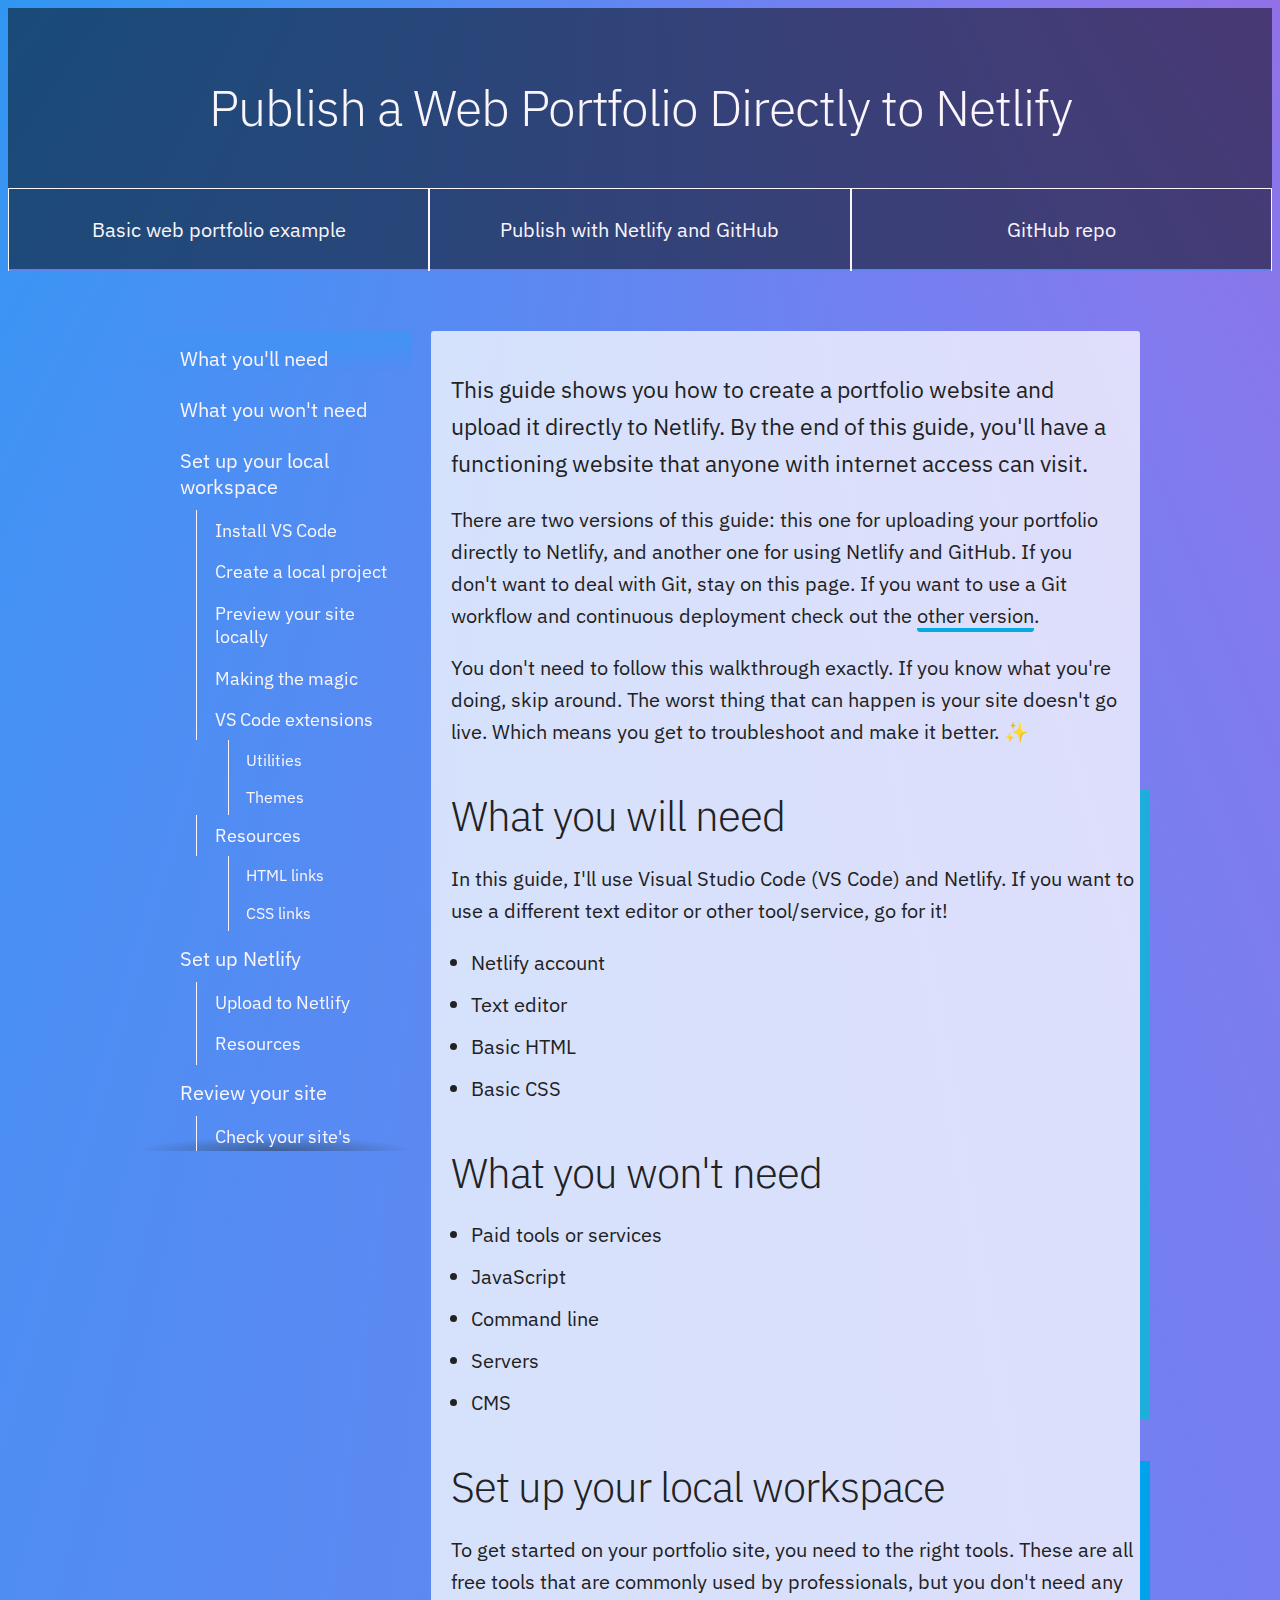
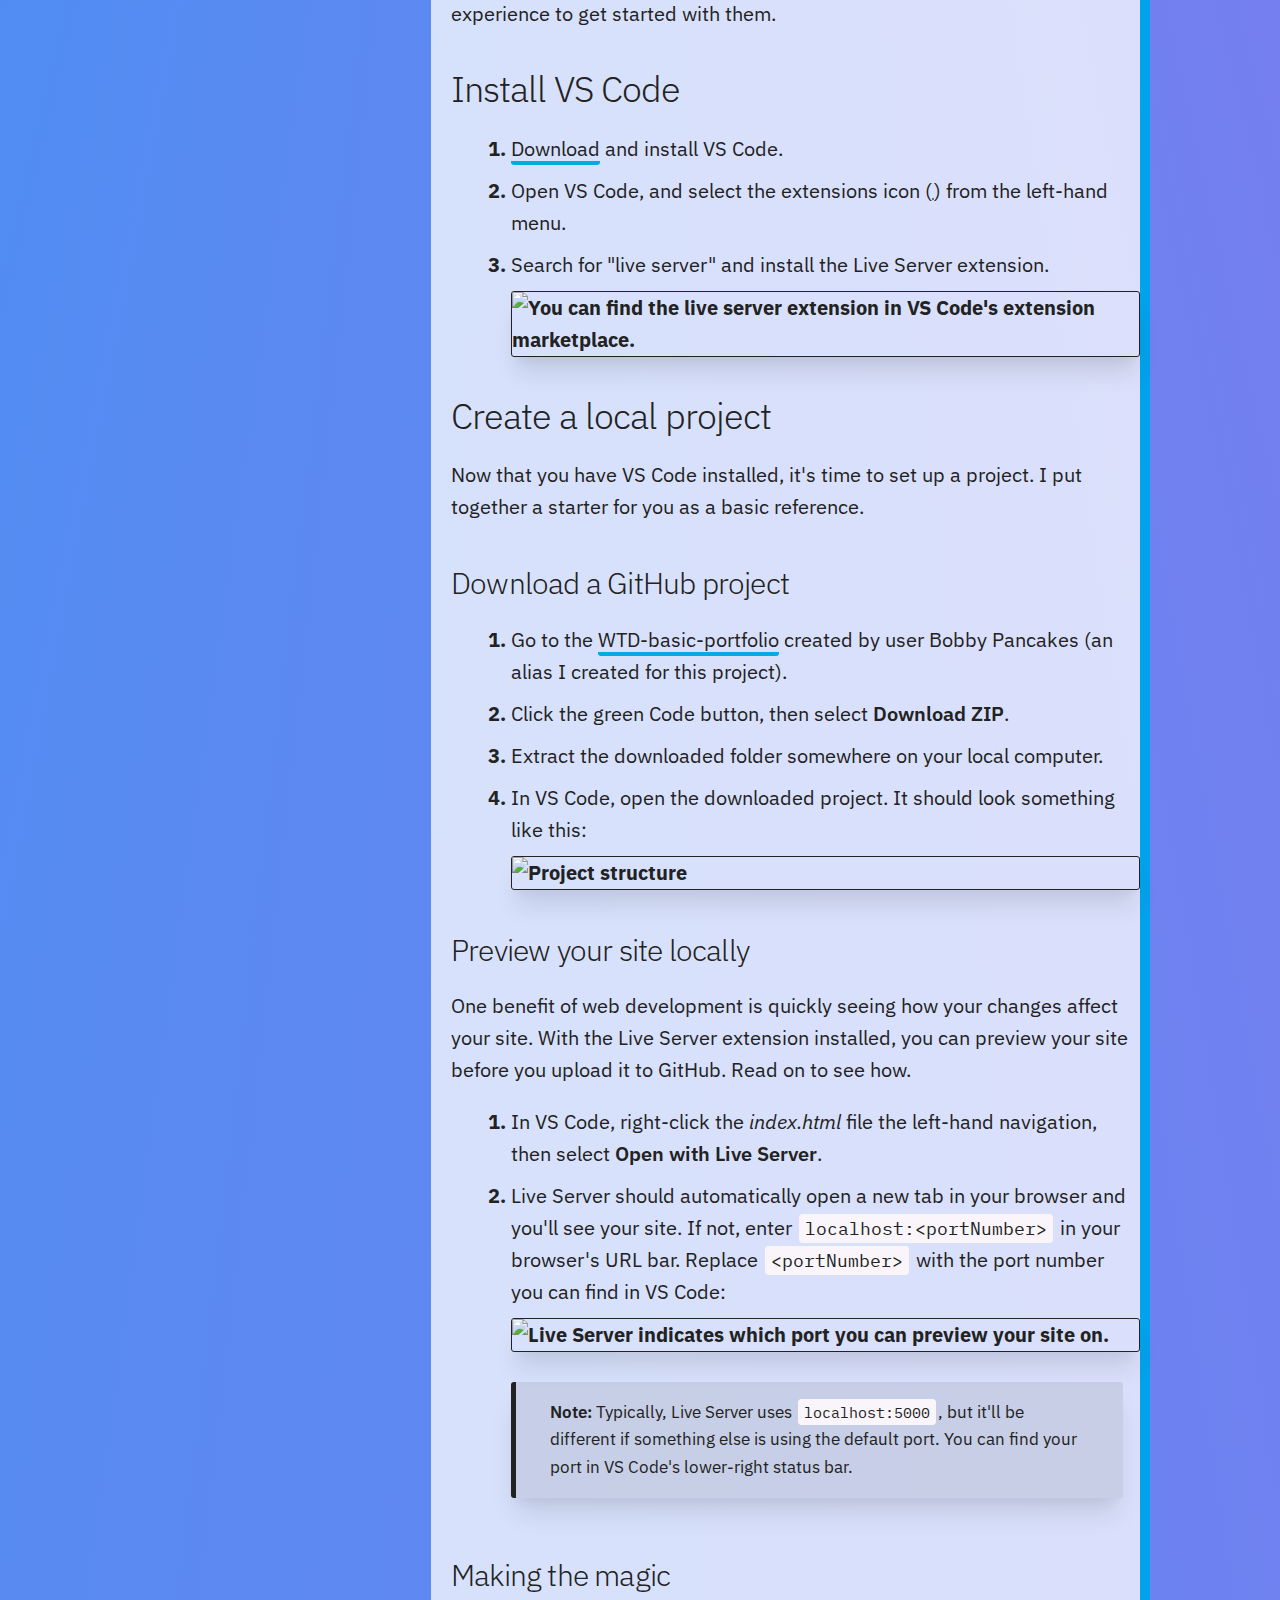
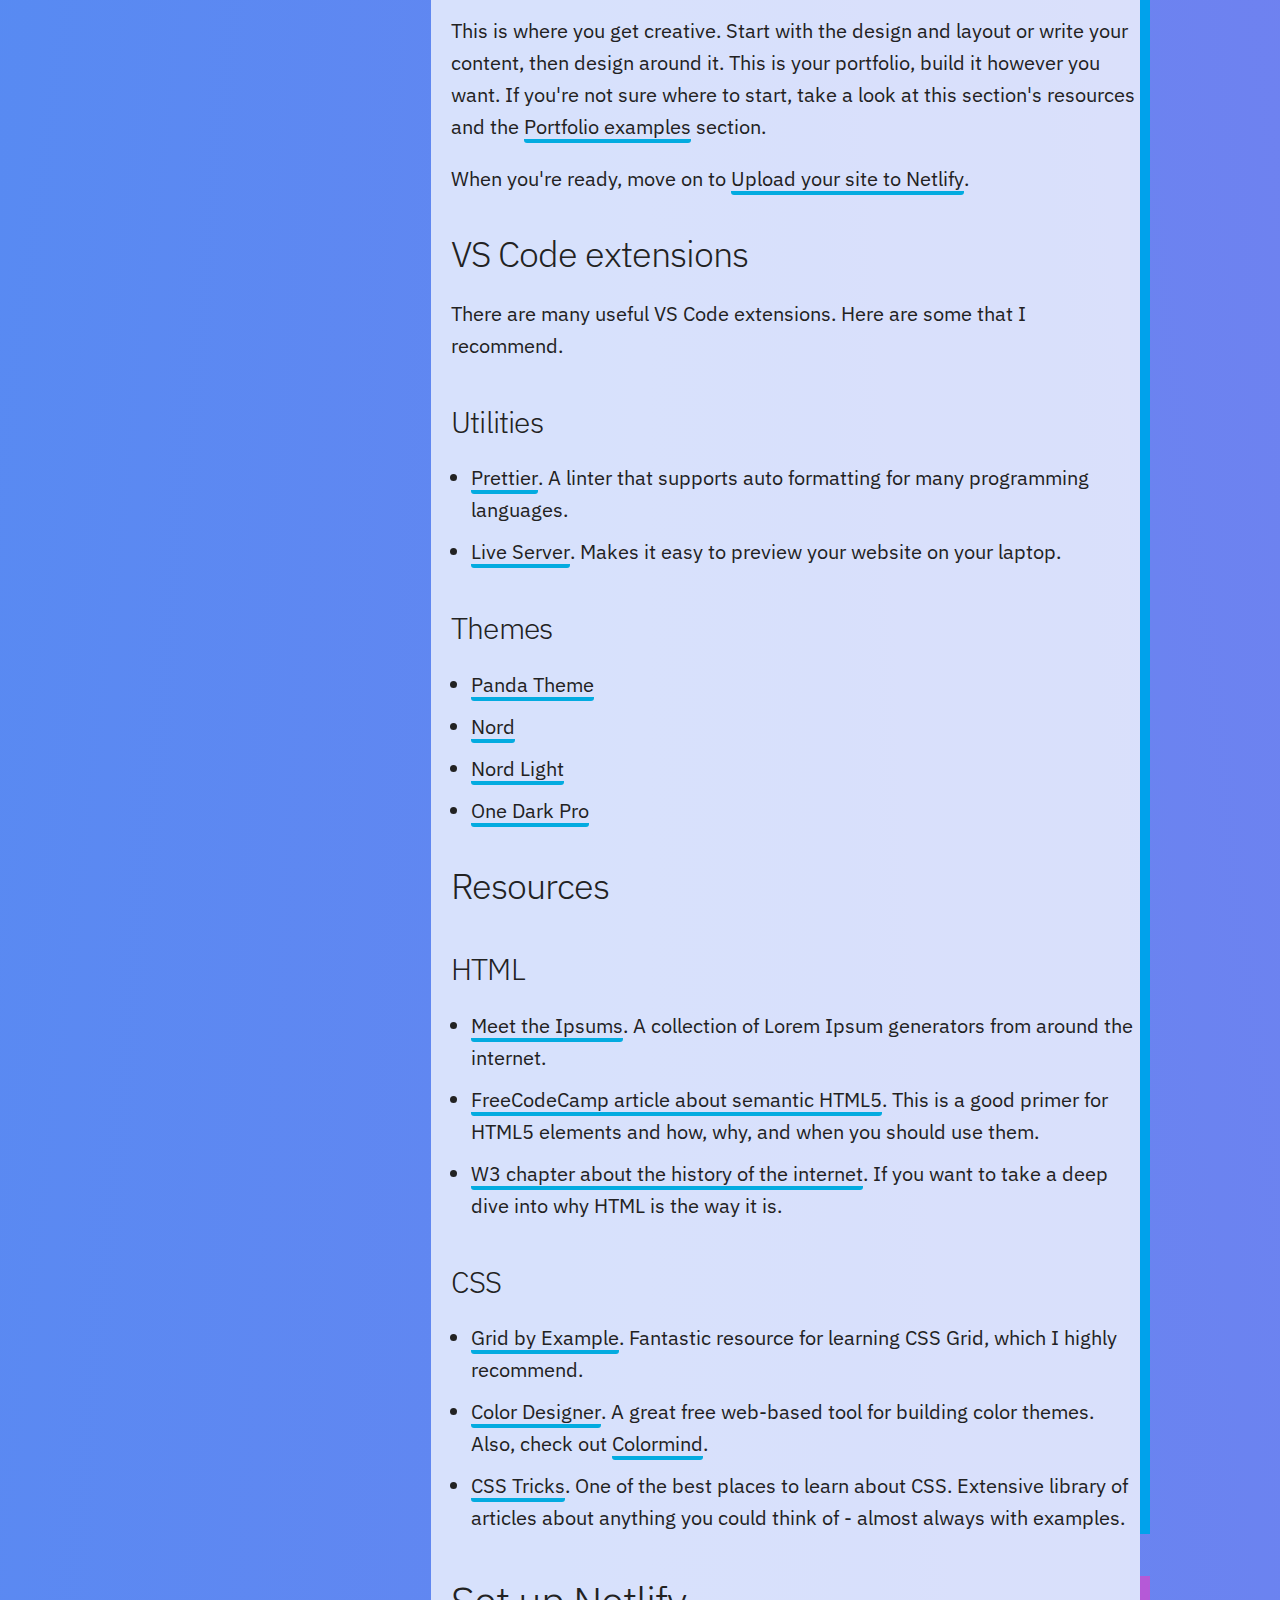
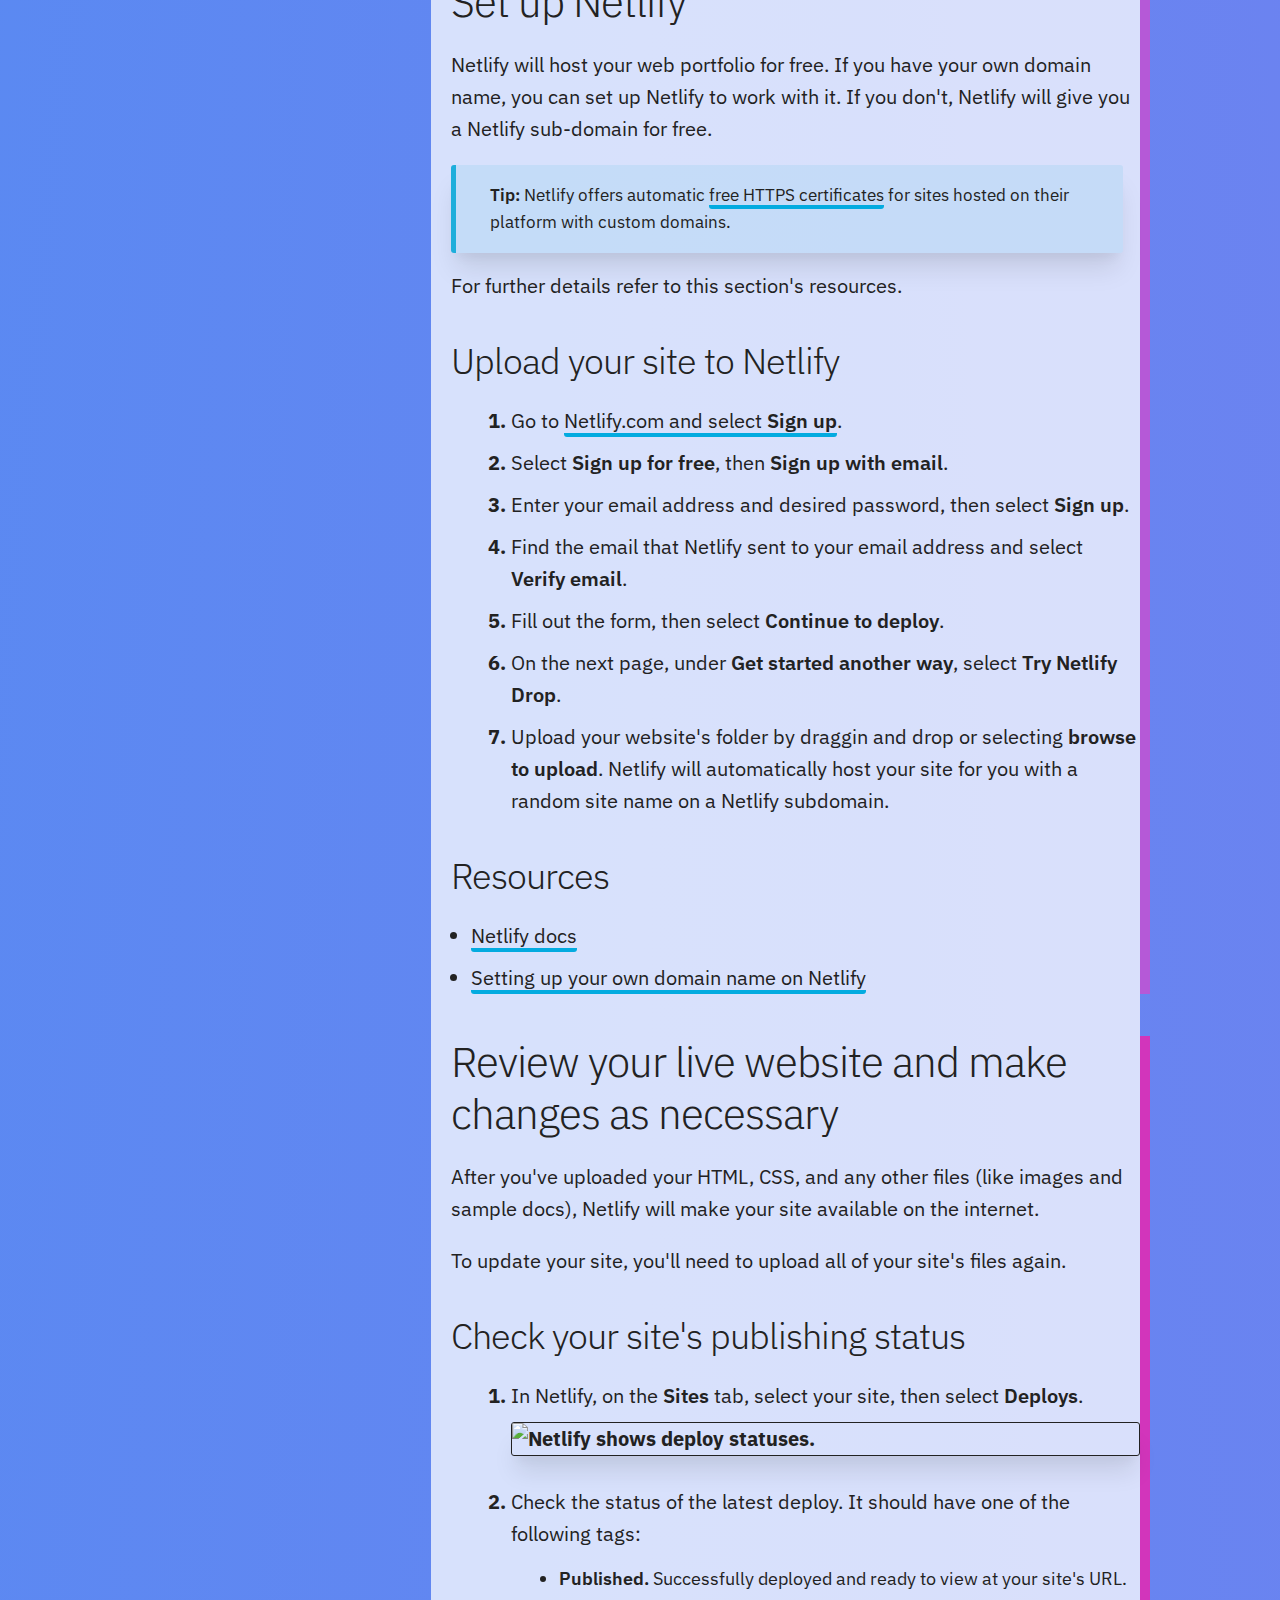
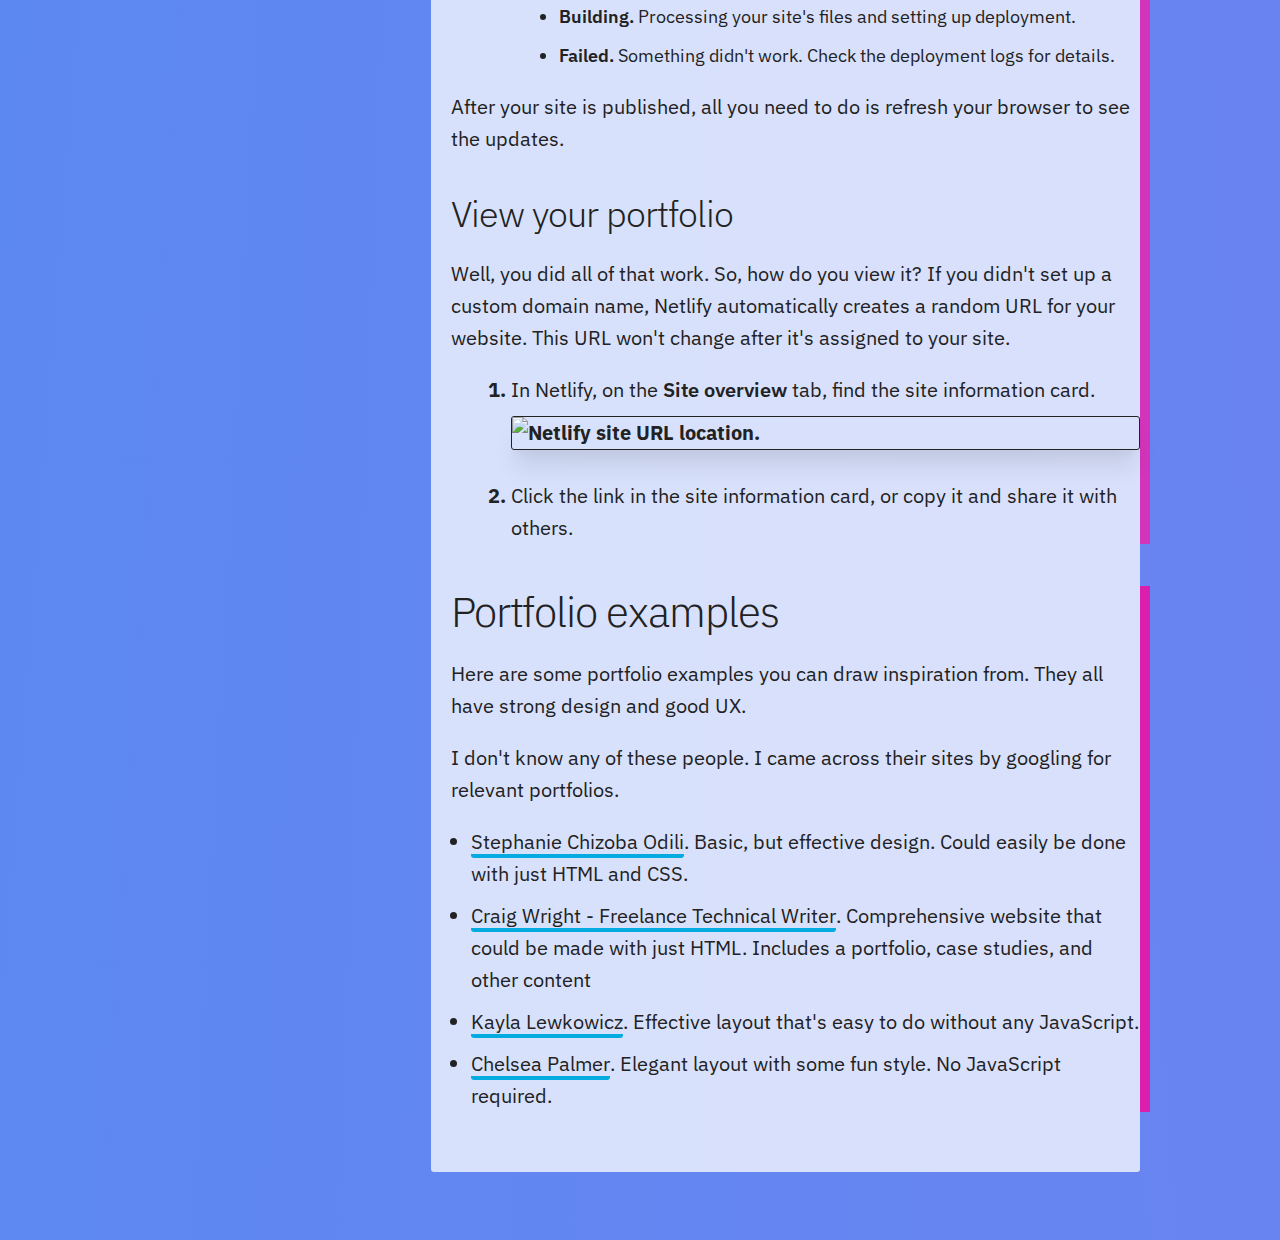
==== commit bc6f934b: "non-git rewrite complete" ====
--- a/index.html
+++ b/index.html
@@ -7,10 +7,11 @@
   <link rel="stylesheet" href="./css/normalize.css" />
   <link rel="stylesheet" href="./css/main.css" />
   <!-- GOOGLE FONTS -->
-  <link rel="preconnect" href="https://fonts.gstatic.com" />
+  <link rel="preconnect" href="https://fonts.gstatic.com" crossorigin>
+  <link rel="preconnect" href="https://fonts.googleapis.com">
   <link
-    href="https://fonts.googleapis.com/css2?family=IBM+Plex+Sans&display=swap"
-    rel="stylesheet" />
+    href="https://fonts.googleapis.com/css2?family=IBM+Plex+Sans:wght@400;600&display=swap"
+    rel="stylesheet">
   <link
     href="https://fonts.googleapis.com/css2?family=IBM+Plex+Mono&display=swap"
     rel="stylesheet" />
@@ -45,20 +46,6 @@
           <a href="#what-you-wont-need">What you won't need</a>
         </li>
         <li>
-          <a href="#set-up-netlify">Set up Netlify</a>
-          <ul>
-            <li data-level="2">
-              <a href="#create-a-netlify-account">Create a Netlify
-                account</a>
-            </li>
-            <li data-level="2">
-              <a href="#point-netlify-at-your-github-repository">Point
-                Netlify at your GitHub repository</a>
-            </li>
-            <li data-level="2"><a href="#resources-1">Resources</a></li>
-          </ul>
-        </li>
-        <li>
           <a href="#set-up-your-local-workspace">Set up your local workspace</a>
           <ul>
             <li data-level="2">
@@ -91,20 +78,17 @@
           </ul>
         </li>
         <li>
-          <a href="#add-your-html-and-css-to-your-github-repo">Add your HTML and
-            CSS to your GitHub repo</a>
+          <a href="#set-up-netlify">Set up Netlify</a>
           <ul>
             <li data-level="2">
-              <a href="#upload-your-files-to-github">Upload your files to
-                GitHub</a>
-            </li>
-            <li data-level="2"><a href="#resources-3">Resources</a></li>
+              <a href="#upload-to-netlify">Upload to Netlify</a>
+            </li>
+            <li data-level="2"><a href="#resources-1">Resources</a></li>
           </ul>
         </li>
         <li>
           <a href="#review-your-live-website-and-make-changes-as-necessary">Review
-            your live website and make changes as
-            necessary</a>
+            your site</a>
           <ul>
             <li data-level="2">
               <a href="#check-your-site-publishing-status">Check your
@@ -166,6 +150,216 @@
       </section>
 
       <section class="topic">
+        <h2 id="set-up-your-local-workspace">Set up your local workspace</h2>
+
+        <p>To get started on your portfolio site, you need to the right tools.
+          These are all free tools that are commonly used by professionals, but
+          you don't need any experience to get started with them.
+        </p>
+
+        <h3 id="install-vs-code">Install VS Code</h3>
+        <ol class="procedure">
+          <li>
+            <p>
+              <a href="https://code.visualstudio.com/">Download</a> and install
+              VS Code.
+            </p>
+          </li>
+          <li>
+            <p>
+              Open VS Code, and select the extensions icon
+              (<img src="./images/extension.png" alt=""
+                title="Live Server icon" />)
+              from the left-hand menu.
+            </p>
+          </li>
+          <li>
+            <p>
+              Search for &quot;live server&quot; and install the Live Server
+              extension.
+            </p>
+
+            <img src="./images/live-server.png"
+              alt="You can find the live server extension in VS Code's extension marketplace."
+              title="Live server extension" />
+          </li>
+        </ol>
+
+        <h3 id="create-a-local-project">Create a local project</h3>
+        <p>
+          Now that you have VS Code installed, it's time to set up a project. I
+          put together a starter for you as a basic reference.
+        </p>
+
+        <h4>Download a GitHub project</h4>
+        <ol class="procedure">
+          <li>
+            <p>
+              Go to the
+              <a
+                href="https://github.com/bobby-pancakes/basic-portfolio">WTD-basic-portfolio</a>
+              created by user Bobby Pancakes (an alias I created for this
+              project).
+            </p>
+          </li>
+          <li>
+            <p>Click the green Code button, then select <span
+                class="bold">Download ZIP</span>.</p>
+          </li>
+          <li>
+            <p>
+              Extract the downloaded folder somewhere on your local computer.
+            </p>
+          </li>
+          <li>
+            <p>
+              In VS Code, open the downloaded project. It should look something
+              like this:
+            </p>
+            <img src="./images/project.png" alt="Project structure"
+              title="Project structure" />
+          </li>
+        </ol>
+
+        <h4 id="preview-your-site-locally">Preview your site locally</h4>
+        <p>
+          One benefit of web development is quickly seeing how your changes
+          affect your site. With the Live Server extension installed, you can
+          preview your site before you upload it to GitHub. Read on to see how.
+        </p>
+        <ol class="procedure">
+          <li>
+            <p>
+              In VS Code, right-click the <span
+                class="italicize">index.html</span> file the left-hand
+              navigation, then select <span class="bold">Open with Live
+                Server</span>.
+            </p>
+          </li>
+          <li>
+            <p>
+              Live Server should automatically open a new tab in your browser
+              and you'll see your site. If not, enter
+              <code>localhost:&#60;portNumber></code> in your browser's URL bar.
+              Replace <code>&#60;portNumber></code> with the port number you can
+              find in VS Code:
+            </p>
+            <img src="./images/port.png"
+              alt="Live Server indicates which port you can preview your site on."
+              title="Live Server port" />
+            <p class="admonition note">
+              <span class="bold">Note:</span> Typically, Live Server uses
+              <code>localhost:5000</code>, but it'll be
+              different if something else is using the default port. You can
+              find your port in VS Code's lower-right status
+              bar.
+            </p>
+          </li>
+        </ol>
+
+        <h4 id="making-the-magic">Making the magic</h4>
+        <p>
+          This is where you get creative. Start with the design and layout or
+          write your content, then design around it. This is your portfolio,
+          build it however you want. If you're not sure where to start, take a
+          look at this section's resources and the
+          <a href="#portfolio-examples">Portfolio examples</a> section.
+        </p>
+
+        <p>
+          When you're ready, move on to
+          <a href="#upload-to-netlify">Upload your site to Netlify</a>.
+        </p>
+
+        <h3 id="vs-code-extensions">VS Code extensions</h3>
+        <p>
+          There are many useful VS Code extensions. Here are some that I
+          recommend.
+        </p>
+
+        <h4 id="utilities">Utilities</h4>
+        <ul>
+          <li>
+            <a
+              href="https://marketplace.visualstudio.com/items?itemName=esbenp.prettier-vscode">Prettier</a>.
+            A linter
+            that supports auto formatting for many programming
+            languages.
+          </li>
+          <li>
+            <a
+              href="https://marketplace.visualstudio.com/items?itemName=CoenraadS.bracket-pair-colorizer">Live
+              Server</a>. Makes it easy to preview your website on your laptop.
+          </li>
+        </ul>
+
+        <h4 id="themes">Themes</h4>
+        <ul>
+          <li>
+            <a
+              href="https://marketplace.visualstudio.com/items?itemName=tinkertrain.theme-panda">Panda
+              Theme</a>
+          </li>
+          <li>
+            <a
+              href="https://marketplace.visualstudio.com/items?itemName=arcticicestudio.nord-visual-studio-code">Nord</a>
+          </li>
+          <li>
+            <a
+              href="https://marketplace.visualstudio.com/items?itemName=huytd.nord-light">Nord
+              Light</a>
+          </li>
+          <li>
+            <a
+              href="https://marketplace.visualstudio.com/items?itemName=zhuangtongfa.Material-theme">One
+              Dark Pro</a>
+          </li>
+        </ul>
+
+        <h3 id="resources-2">Resources</h3>
+
+        <h4 id="html-links">HTML</h4>
+        <ul>
+          <li>
+            <a href="https://meettheipsums.com/">Meet the Ipsums</a>. A
+            collection of Lorem Ipsum generators from around the internet.
+          </li>
+          <li>
+            <a
+              href="https://www.freecodecamp.org/news/semantic-html5-elements/">FreeCodeCamp
+              article about semantic
+              HTML5</a>. This is a good primer for HTML5 elements and how, why,
+            and when
+            you should use them.
+          </li>
+          <li>
+            <a href="https://www.w3.org/People/Raggett/book4/ch02.html">W3
+              chapter
+              about the history of the internet</a>.
+            If you want to take a deep dive into why HTML is the way it is.
+          </li>
+        </ul>
+
+        <h4 id="css-links">CSS</h4>
+        <ul>
+          <li>
+            <a href="https://gridbyexample.com/">Grid by Example</a>. Fantastic
+            resource for learning CSS Grid, which I highly recommend.
+          </li>
+          <li>
+            <a href="https://colordesigner.io/">Color Designer</a>. A great free
+            web-based tool for building color themes. Also, check out
+            <a href="http://colormind.io/">Colormind</a>.
+          </li>
+          <li>
+            <a href="https://css-tricks.com/">CSS Tricks</a>. One of the best
+            places to learn about CSS. Extensive library of articles about
+            anything you could think of - almost always with examples.
+          </li>
+        </ul>
+      </section>
+
+      <section class="topic">
         <h2 id="set-up-netlify">Set up Netlify</h2>
 
         <p>
@@ -173,8 +367,8 @@
           domain name, you can set up Netlify to work with it. If you don't,
           Netlify will give you a Netlify sub-domain for free.
         </p>
-        <p class="tip">
-          <strong>Tip:</strong> Netlify offers automatic
+        <p class="admonition">
+          <span class="bold">Tip:</span> Netlify offers automatic
           <a
             href="https://docs.netlify.com/domains-https/https-ssl/#certificate-service-types">free
             HTTPS
@@ -183,83 +377,45 @@
         </p>
         <p>For further details refer to this section's resources.</p>
 
-        <h3 id="create-a-netlify-account">Create a Netlify account</h3>
+        <h3 id="upload-to-netlify">Upload your site to Netlify</h3>
         <ol class="procedure">
           <li>
             <p>
-              Go to <a href="https://www.netlify.com/">Netlify.com</a> and click
-              <strong>Sign up</strong>.
-            </p>
-          </li>
-          <li>
-            <p>Select the GitHub option.</p>
-            <p>
-              This will link your Netlify and GitHub accounts, streamlining the
-              publishing process for your portfolio.
-            </p>
-          </li>
-          <li>
-            <p>
-              Authorize Netlify on your GitHub account by selecting
-              <strong>Authorize Netlify</strong>.
-            </p>
-
-            <img src="./images/netlify-and-github.png"
-              alt="GitHub sign up form with prominent call to action button."
-              title="GitHub sign up form" />
-          </li>
-        </ol>
-
-        <h3 id="point-netlify-at-your-github-repository">
-          Point Netlify at your GitHub repository
-        </h3>
-        <ol class="procedure">
-          <li>
-            <p>
-              In Netlify, on the <strong>Team overview</strong> page, select the
-              <strong>New site from git</strong> button.
-            </p>
-
-            <img src="./images/new-site.png"
-              alt="GitHub sign up form with prominent call to action button."
-              title="GitHub sign up form" />
-          </li>
-          <li>
-            <p>Under <strong>Continous deployment</strong>, select GitHub.</p>
-          </li>
-          <li>
-            <p>
-              Give Netlify permissions to verify your identity and act in GitHub
-              on your behalf by selecting <strong>Authorize Netlify</strong>.
-            </p>
-          </li>
-          <li>
-            <p>
-              Set the scope of the Netlify integration by choosing** Select
-              repositories only**, then click <strong>Install</strong>.
-            </p>
-            <p class="note">
-              <strong>Note:</strong> You can optionally install Netlify for all
-              repositories on this GitHub account. I don't recommend that, as
-              it's not necessary.
-            </p>
-
-            <img src="./images/scope.png"
-              alt="GitHub sign up form with prominent call to action button."
-              title="GitHub sign up form" />
-          </li>
-          <li>
-            <p>
-              Under <strong>Continuous Deployment: GitHub App</strong>, click on
-              your portfolio repository.
-            </p>
-          </li>
-          <li>
-            <p>
-              Confirm your deployment settings (the defaults should be fine if
-              you've followed this walkthrough), then click
-              <strong>Deploy site</strong>.
-            </p>
+              Go to <a href="https://app.netlify.com">Netlify.com and select
+                <span class="bold">Sign up</span></a>.
+            </p>
+          </li>
+          <li>
+            <p>Select <span class="bold">Sign up for free</span>, then <span
+                class="bold">Sign up with email</span>.</p>
+          </li>
+          <li>
+            <p>Enter your email address and desired password, then select <span
+                class="bold">Sign up</span>.</p>
+          </li>
+          <li>
+            <p>Find the email that Netlify sent to your email address and select
+              <span class="bold">Verify email</span>.
+            </p>
+          </li>
+          <li>
+            <p>
+              Fill out the form, then select <span class="bold">Continue to
+                deploy</span>.
+            </p>
+          </li>
+          <li>
+            <p>
+              On the next page, under <span class="bold">Get started another
+                way</span>, select <span class="bold">Try Netlify Drop</span>.
+            </p>
+          </li>
+          <li>
+            <p>Upload your website's folder by draggin and drop or selecting
+              <span class="bold">browse to upload</span>.
+            </p>
+            <p>Netlify will automatically host your site for you with a random
+              site name on a Netlify subdomain.</p>
           </li>
         </ol>
 
@@ -273,207 +429,6 @@
               href="https://docs.netlify.com/domains-https/custom-domains/configure-external-dns/">Setting
               up your own
               domain name on Netlify</a>
-          </li>
-        </ul>
-      </section>
-
-      <section class="topic">
-        <h2 id="set-up-your-local-workspace">Set up your local workspace</h2>
-
-        <h3 id="install-vs-code">Install VS Code</h3>
-        <ol class="procedure">
-          <li>
-            <p>
-              <a href="https://code.visualstudio.com/">Download</a> and install
-              VS Code.
-            </p>
-          </li>
-          <li>
-            <p>
-              Open VS Code, and select the extensions icon
-              <img src="./images/extension.png"
-                alt="GitHub sign up form with prominent call to action button."
-                title="GitHub sign up form" class="inline-image" />
-              from the left-hand menu.
-            </p>
-          </li>
-          <li>
-            <p>
-              Search for &quot;live server&quot; and install the Live Server
-              extension.
-            </p>
-
-            <img src="./images/live-server.png"
-              alt="GitHub sign up form with prominent call to action button."
-              title="GitHub sign up form" />
-          </li>
-        </ol>
-
-        <h3 id="create-a-local-project">Create a local project</h3>
-        <p>
-          Now that you have VS Code installed, it's time to set up a project. I
-          put together a starter for you as a basic reference.
-        </p>
-
-        <h4>Dowload a GitHub project</h4>
-        <ol class="procedure">
-          <li>
-            <p>
-              Go to the
-              <a
-                href="https://github.com/bobby-pancakes/basic-portfolio">WTD-basic-portfolio</a>
-              created by user Bobby Pancakes (an alias I created for this
-              project).
-            </p>
-          </li>
-          <li>
-            <p>Click the green Code button, then select Download ZIP.</p>
-          </li>
-          <li>
-            <p>
-              Extract the downloaded folder somewhere on your local computer.
-            </p>
-          </li>
-          <li>
-            <p>
-              In VS Code, open the downloaded project. It should look something
-              like this:
-            </p>
-            <img src="./images/project.png" alt="Project structure"
-              title="Project structure" />
-          </li>
-        </ol>
-
-        <h4 id="preview-your-site-locally">Preview your site locally</h4>
-        <p>
-          One benefit of web development is quickly seeing how your changes
-          affect your site. With the Live Server extension installed, you can
-          preview your site before you upload it to GitHub. Read on to see how.
-        </p>
-        <ol class="procedure">
-          <li>
-            <p>
-              In VS Code, right-click the index.html file the left-hand
-              navigation, then select <strong>Open with Live Server</strong>.
-            </p>
-          </li>
-          <li>
-            <p>
-              Live Server should automatically open a new tab in your browser
-              and you'll see your site. If not, enter
-              <code>localhost:&#60;portNumber></code> in your browser's URL bar.
-            </p>
-            <img src="./images/port.png"
-              alt="Live Server indicates which port you can preview your site on."
-              title="Live Server port" />
-            <p class="note">
-              <strong>Note:</strong> Typically, Live Server uses
-              <code>localhost:5000</code>, but if that's not available, it'll be
-              different. You can find your port in VS Code's lower-right status
-              bar.
-            </p>
-          </li>
-        </ol>
-
-        <h4 id="making-the-magic">Making the magic</h4>
-        <p>
-          This is where you get creative. Start with the design and layout or
-          write your content, then design around it. This is your portfolio,
-          build it however you want. If you're not sure where to start, take a
-          look at this section's resources and the
-          <a href="#portfolio-examples">Portfolio examples</a> section.
-        </p>
-
-        <p>
-          When you're ready, move on to
-          <a href="#uploading-your-files-to-github">Uploading your files to
-            GitHub</a>.
-        </p>
-
-        <h3 id="vs-code-extensions">VS Code extensions</h3>
-        <p>
-          There are many useful VS Code extensions. Here are some that I
-          recommend.
-        </p>
-
-        <h4 id="utilities">Utilities</h4>
-        <ul>
-          <li>
-            <a
-              href="https://marketplace.visualstudio.com/items?itemName=esbenp.prettier-vscode">Prettier</a>.
-            A linter
-            that supports auto formatting for many programming
-            languages.
-          </li>
-          <li>
-            <a
-              href="https://marketplace.visualstudio.com/items?itemName=CoenraadS.bracket-pair-colorizer">Live
-              Server</a>. Makes it easy to preview your website on your laptop.
-          </li>
-        </ul>
-
-        <h4 id="themes">Themes</h4>
-        <ul>
-          <li>
-            <a
-              href="https://marketplace.visualstudio.com/items?itemName=tinkertrain.theme-panda">Panda
-              Theme</a>
-          </li>
-          <li>
-            <a
-              href="https://marketplace.visualstudio.com/items?itemName=arcticicestudio.nord-visual-studio-code">Nord</a>
-          </li>
-          <li>
-            <a
-              href="https://marketplace.visualstudio.com/items?itemName=huytd.nord-light">Nord
-              Light</a>
-          </li>
-          <li>
-            <a
-              href="https://marketplace.visualstudio.com/items?itemName=zhuangtongfa.Material-theme">One
-              Dark Pro</a>
-          </li>
-        </ul>
-
-        <h3 id="resources-2">Resources</h3>
-
-        <h4 id="html-links">HTML</h4>
-        <ul>
-          <li>
-            <a href="https://meettheipsums.com/">Meet the Ipsums</a>. A
-            collection of Lorem Ipsum generators from around the internet.
-          </li>
-          <li>
-            <a
-              href="https://www.freecodecamp.org/news/semantic-html5-elements/">FreeCodeCamp
-              article about semantic
-              HTML5</a>. This is a good primer for HTML5 elements and how, why,
-            and when
-            you should use them.
-          </li>
-          <li>
-            <a href="https://www.w3.org/People/Raggett/book4/ch02.html">W3
-              chapter
-              about the history of the internet</a>.
-            If you want to take a deep dive into why HTML is the way it is.
-          </li>
-        </ul>
-
-        <h4 id="css-links">CSS</h4>
-        <ul>
-          <li>
-            <a href="https://gridbyexample.com/">Grid by Example</a>. Fantastic
-            resource for learning CSS Grid, which I highly recommend.
-          </li>
-          <li>
-            <a href="https://colordesigner.io/">Color Designer</a>. A great free
-            web-based tool for building color themes. Also, check out
-            <a href="http://colormind.io/">Colormind</a>.
-          </li>
-          <li>
-            <a href="https://css-tricks.com/">CSS Tricks</a>. One of the best
-            places to learn about CSS. Extensive library of articles about
-            anything you could think of - almost always with examples.
           </li>
         </ul>
       </section>
@@ -484,11 +439,12 @@
         </h2>
         <p>
           After you've uploaded your HTML, CSS, and any other files (like images
-          and sample docs), Netlify will automatically update your site.
-        </p>
-        <p>
-          It does this by watching your GitHub repository. When there's a
-          change, it automatically pulls the updated files and builds your site.
+          and sample docs), Netlify will make your site available on the
+          internet.
+        </p>
+        <p>
+          To update your site, you'll need to upload all of your site's files
+          again.
         </p>
 
         <h3 id="check-your-site-publishing-status">
@@ -497,34 +453,37 @@
         <ol class="procedure">
           <li>
             <p>
-              In Netlify, on the <strong>Site overview</strong> tab, find the
-              <strong>Production deploys</strong> section.
+              In Netlify, on the <span class="bold">Sites</span> tab, select
+              your site, then select <span class="bold">Deploys</span>.
             </p>
             <img src="./images/deploy.png" alt="Netlify shows deploy statuses."
               title="Netlify deploy status" />
           </li>
           <li>
             <p>
-              Check the status of the lates deploy. It should have one of the
+              Check the status of the latest deploy. It should have one of the
               following tags:
             </p>
 
             <ul>
               <li>
                 <p>
-                  <strong>Published.</strong> Successfully deployed and ready to
+                  <span class="bold">Published.</span> Successfully deployed and
+                  ready to
                   view at your site's URL.
                 </p>
               </li>
               <li>
                 <p>
-                  <strong>Building.</strong> Processing your GitHub repo's files
+                  <span class="bold">Building.</span> Processing your site's
+                  files
                   and setting up deployment.
                 </p>
               </li>
               <li>
                 <p>
-                  <strong>Failed.</strong> Something didn't work. Check the
+                  <span class="bold">Failed.</span> Something didn't work. Check
+                  the
                   deployment logs for details.
                 </p>
               </li>
@@ -546,7 +505,8 @@
         <ol class="procedure">
           <li>
             <p>
-              In Netlify, on the <strong>Site overview</strong> tab, find the
+              In Netlify, on the <span class="bold">Site overview</span> tab,
+              find the
               site information card.
             </p>
             <img src="./images/site-url.png" alt="Netlify site URL location."
@@ -564,12 +524,12 @@
       <section class="topic">
         <h2 id="portfolio-examples">Portfolio examples</h2>
         <p>
-          Here are some writer portfolio examples. These are not technical
-          writer portfolios. However, they all have strong design and good UX.
+          Here are some portfolio examples you can draw inspiration from.
+          They all have strong design and good UX.
         </p>
         <p>
           I don't know any of these people. I came across their sites by
-          googling for writer portfolios.
+          googling for relevant portfolios.
         </p>
         <ul>
           <li>
--- a/css/main.css
+++ b/css/main.css
@@ -143,6 +143,13 @@
   font-size: 115%;
 }
 
+li p img {
+  display: inline-block;
+  margin: 0;
+  margin-bottom: -2px;
+  max-height: 1em;
+}
+
 /* Links
 –––––––––––––––––––––––––––––––––––––––––––––––––– */
 a {
@@ -205,6 +212,9 @@
   display: block;
   margin-top: 1rem;
   margin-bottom: 3rem;
+  border: 1px solid;
+  border-color: var(--color-font);
+  border-radius: 3px;
   box-shadow: 0 20px 25px -5px rgba(0, 0, 0, 0.1),
     0 10px 10px -5px rgba(0, 0, 0, 0.04);
 }
@@ -389,6 +399,14 @@
 
 /* Content styles
 –––––––––––––––––––––––––––––––––––––––––––––––––– */
+.bold {
+  font-weight: 600;
+}
+
+.italicize {
+  font-style: italic;
+}
+
 .content {
   width: 80%;
   max-width: 900px;
@@ -412,9 +430,9 @@
   list-style-type: disc;
 }
 
-.tip {
+.admonition {
   font-size: 1.7rem;
-  margin-left: 2em;
+  margin-right: 1em;
   padding: 1em 2em;
   background-color: rgba(30, 174, 219, 0.1);
   border-left: 5px solid var(--gradient8);
@@ -425,14 +443,8 @@
 
 .note {
   display: inline-block;
-  font-size: 1.7rem;
-  margin: 1em 2em;
-  padding: 1em 2em;
   background-color: rgba(51, 51, 51, 0.1);
   border-left: 5px solid var(--color-font);
-  border-radius: 3px;
-  box-shadow: 0 20px 25px -5px rgba(0, 0, 0, 0.1),
-    0 10px 10px -5px rgba(0, 0, 0, 0.04);
 }
 
 .inline-image {
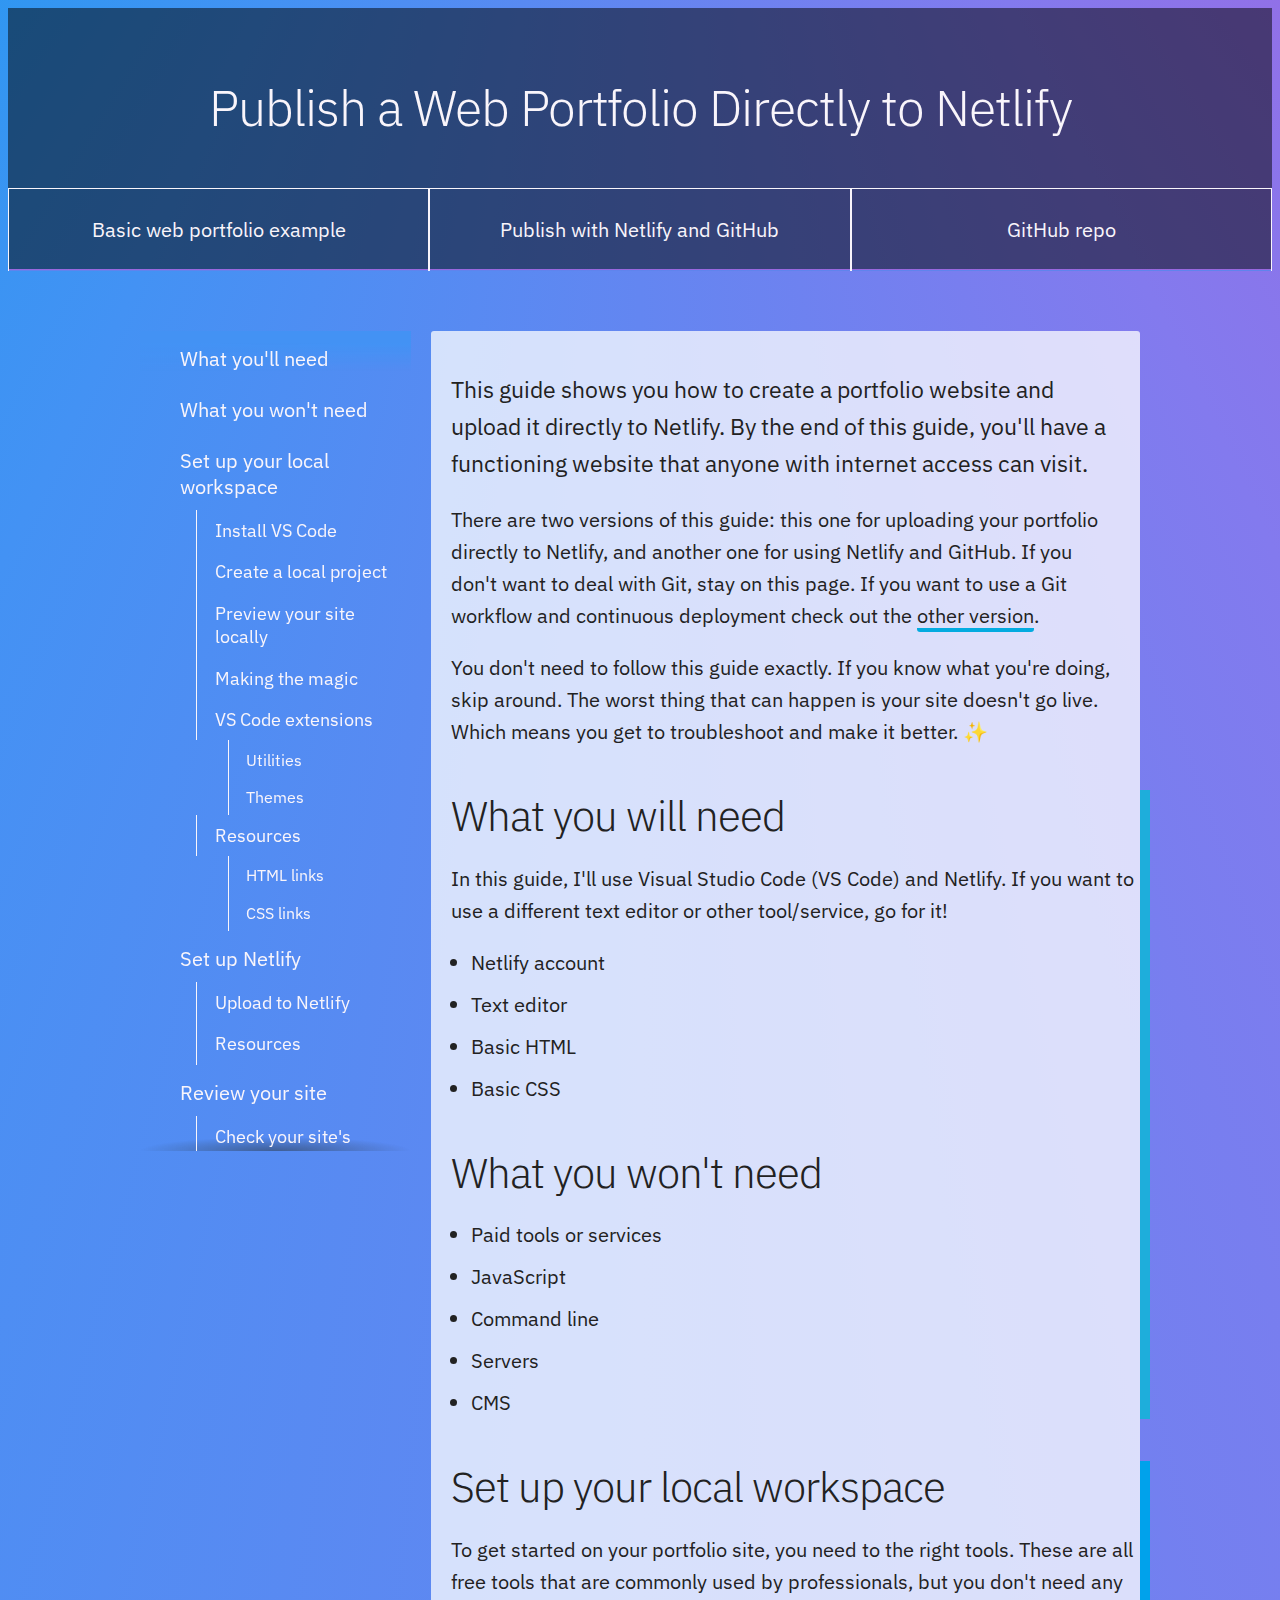
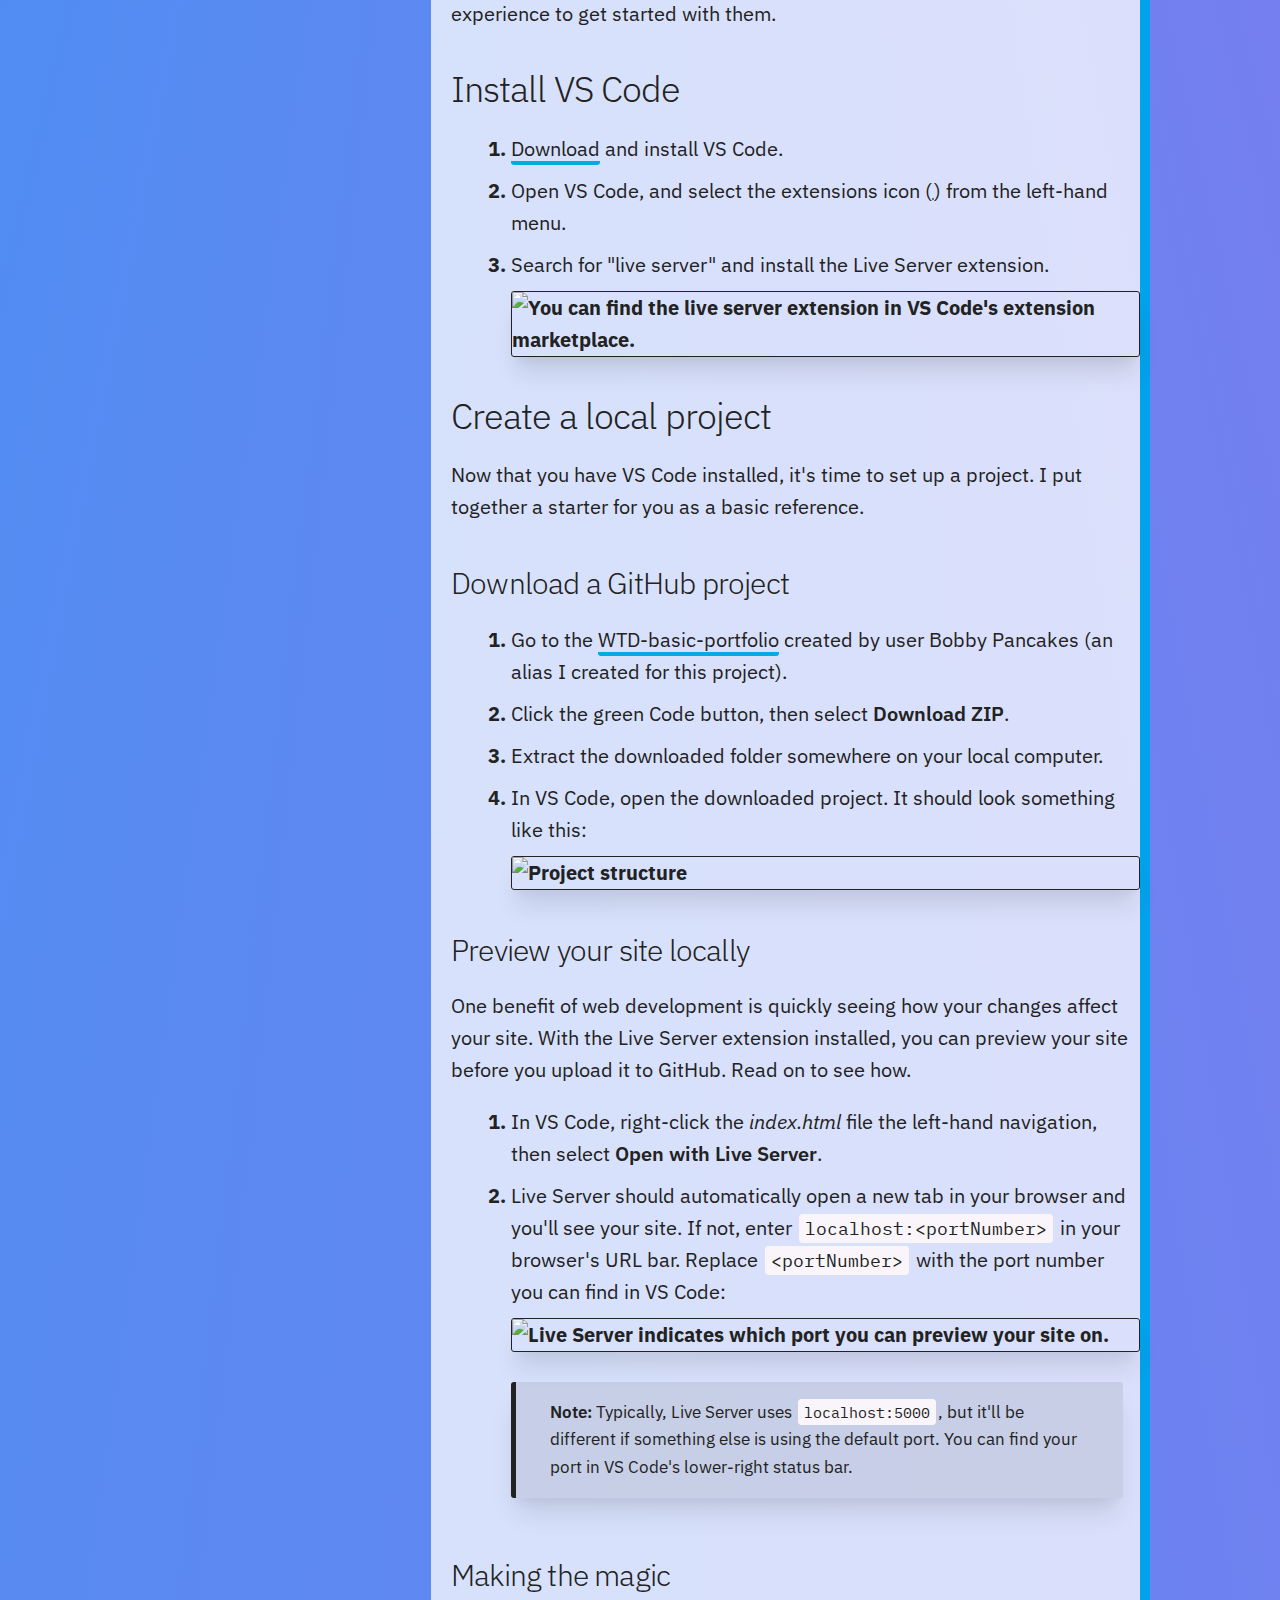
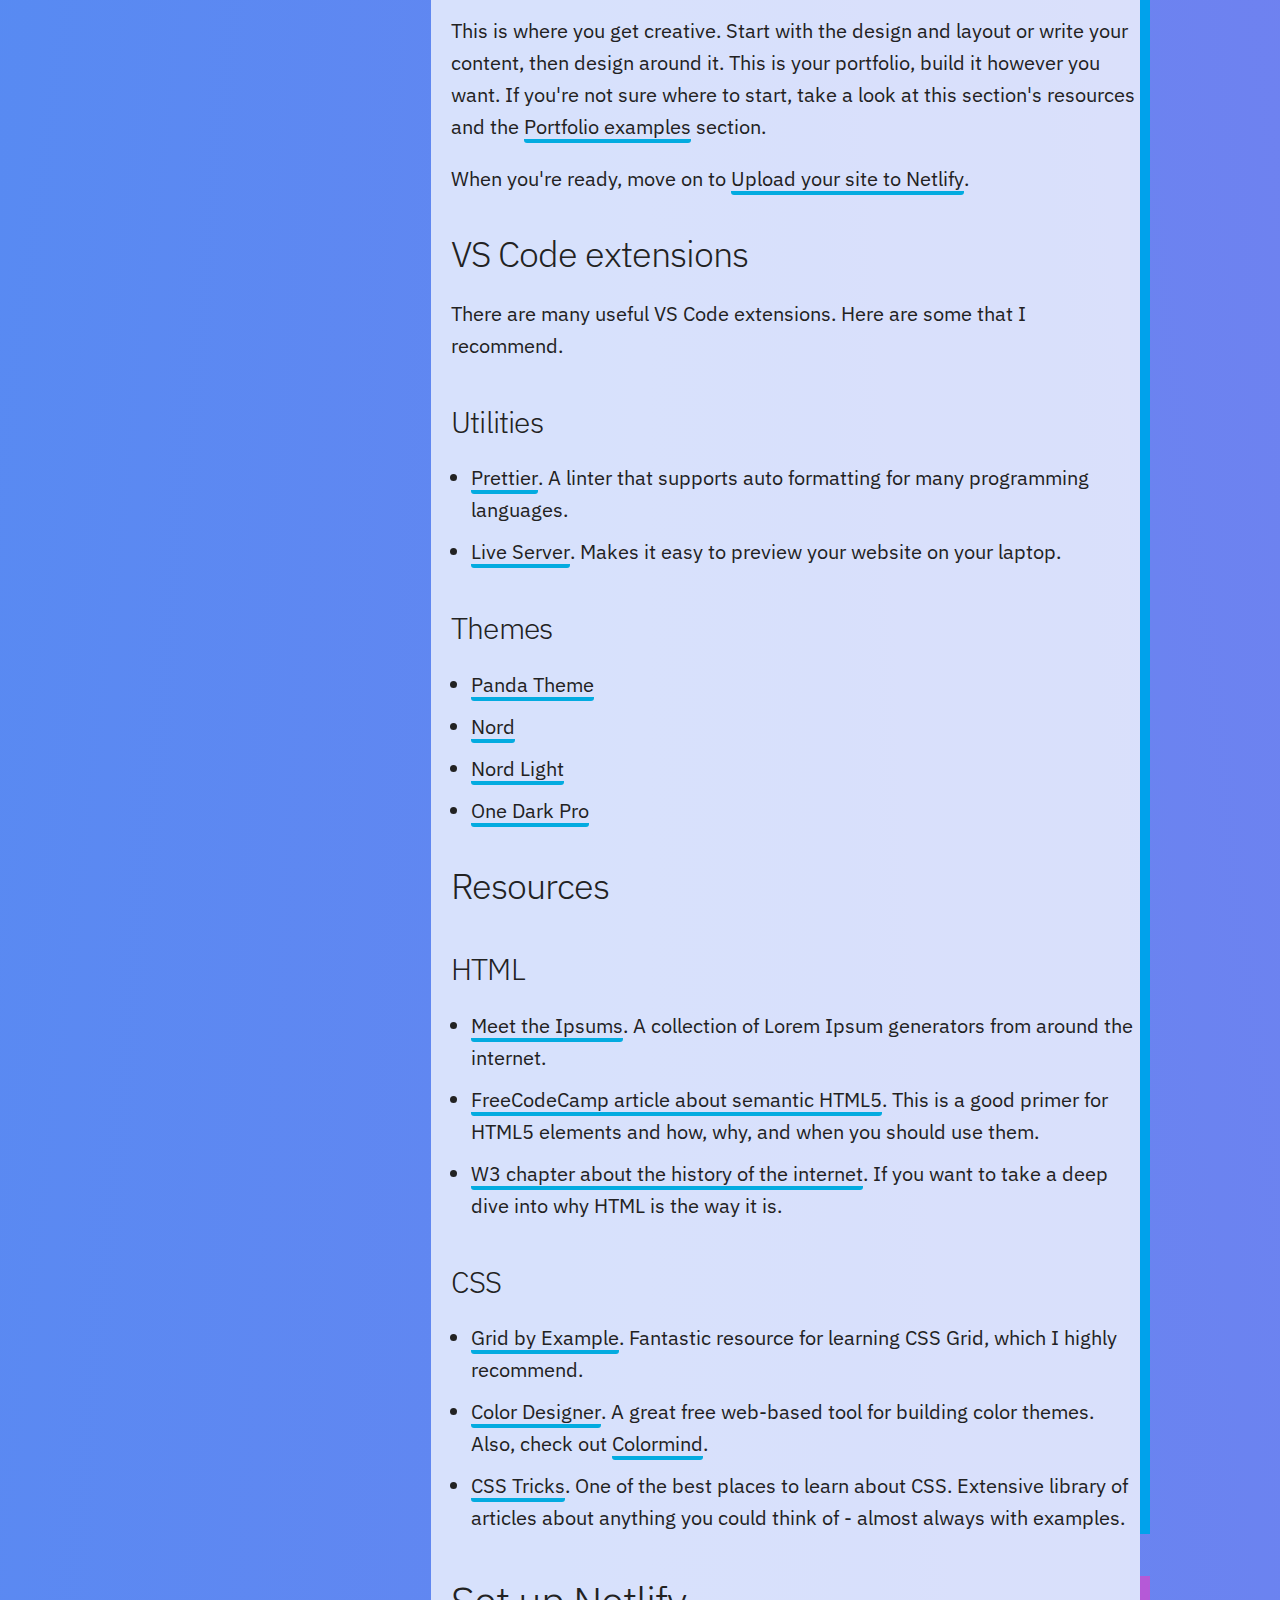
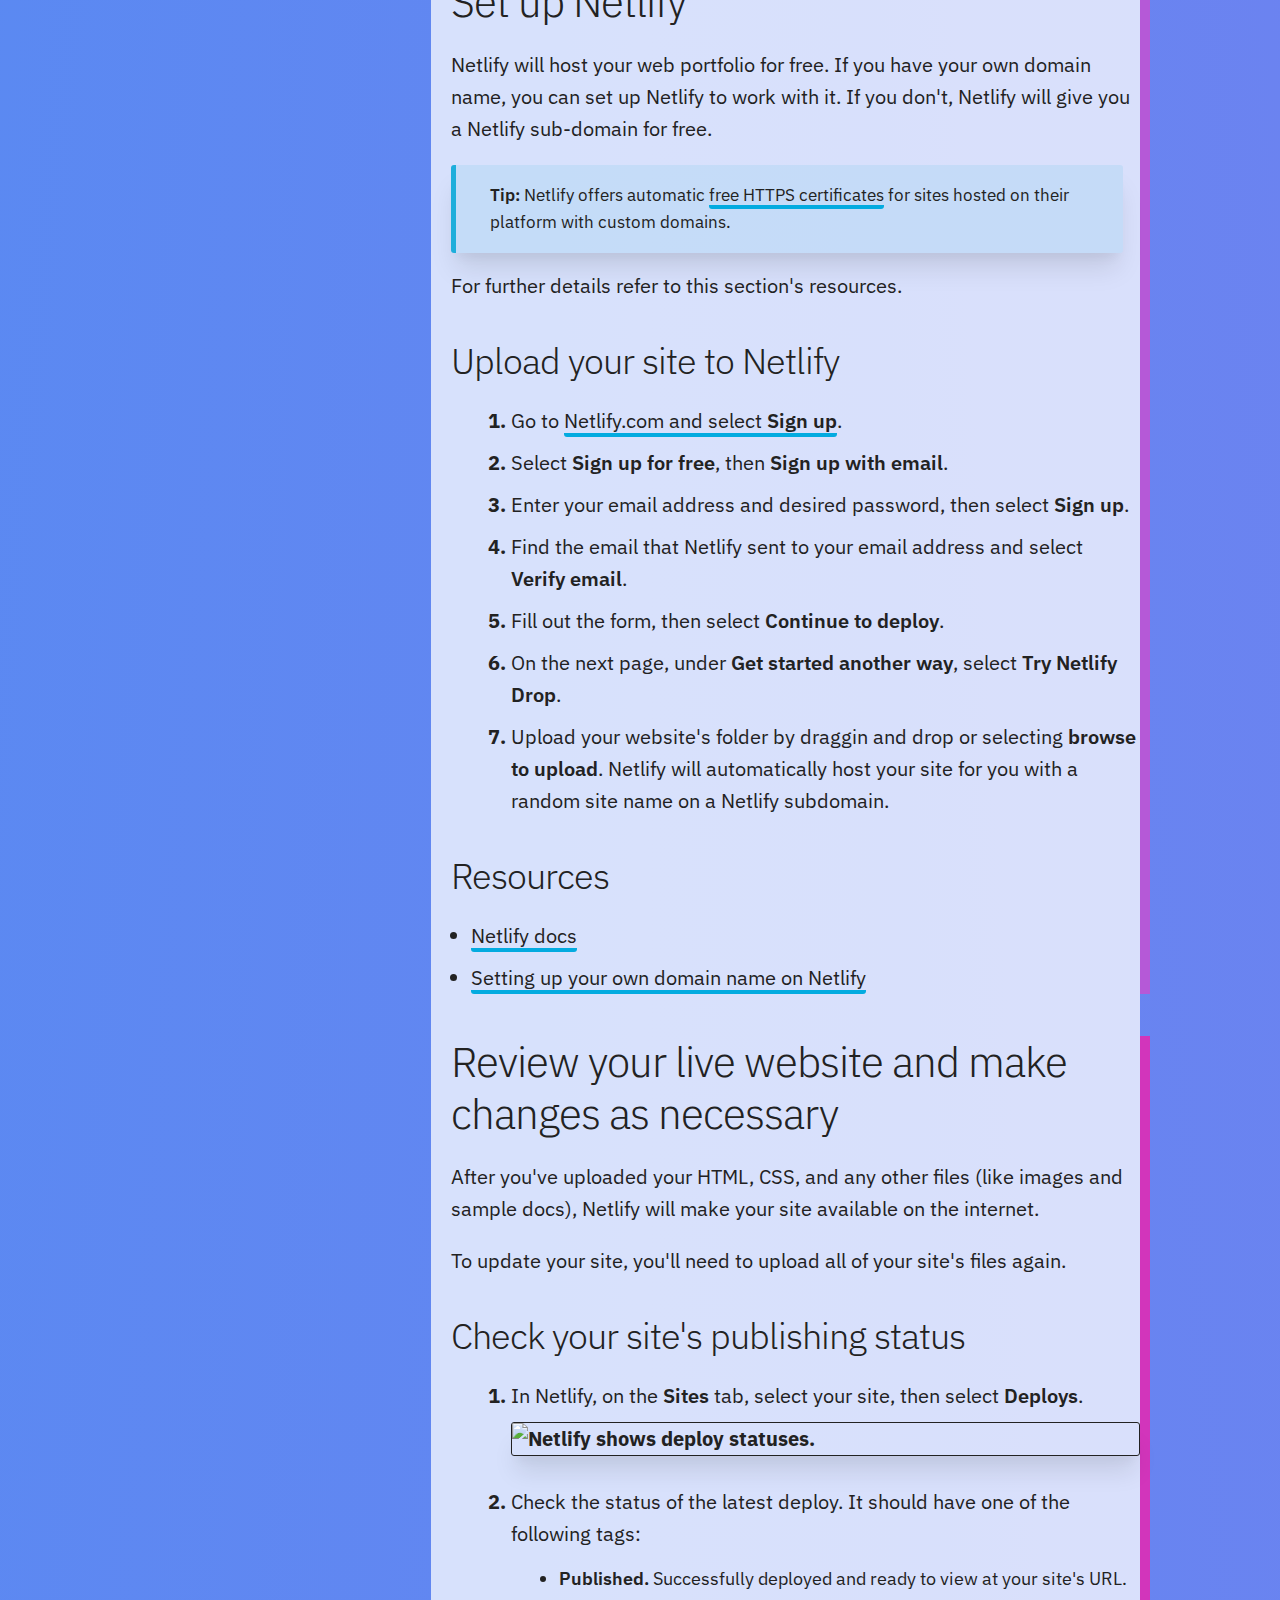
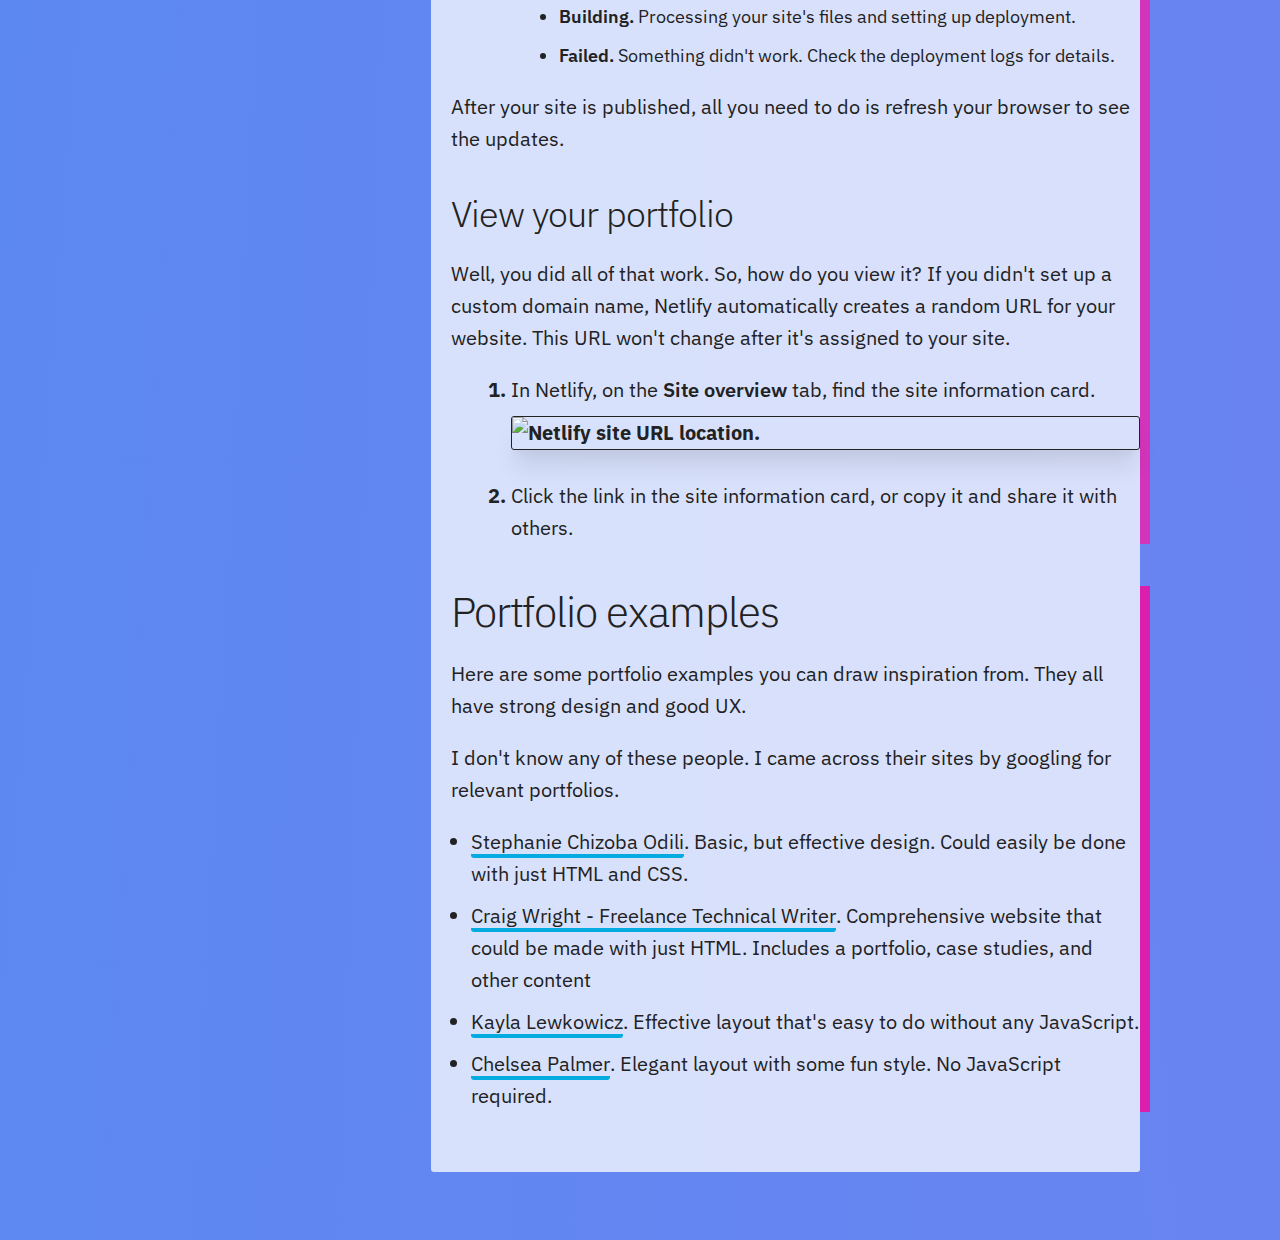
==== commit 0214f60f: "Clean up new page" ====
--- a/index.html
+++ b/index.html
@@ -119,7 +119,7 @@
           version</a>.
       </p>
       <p>
-        You don't need to follow this walkthrough exactly. If you know what
+        You don't need to follow this guide exactly. If you know what
         you're doing, skip around. The worst thing that can happen is your
         site doesn't go live. Which means you get to troubleshoot and make it
         better. ✨
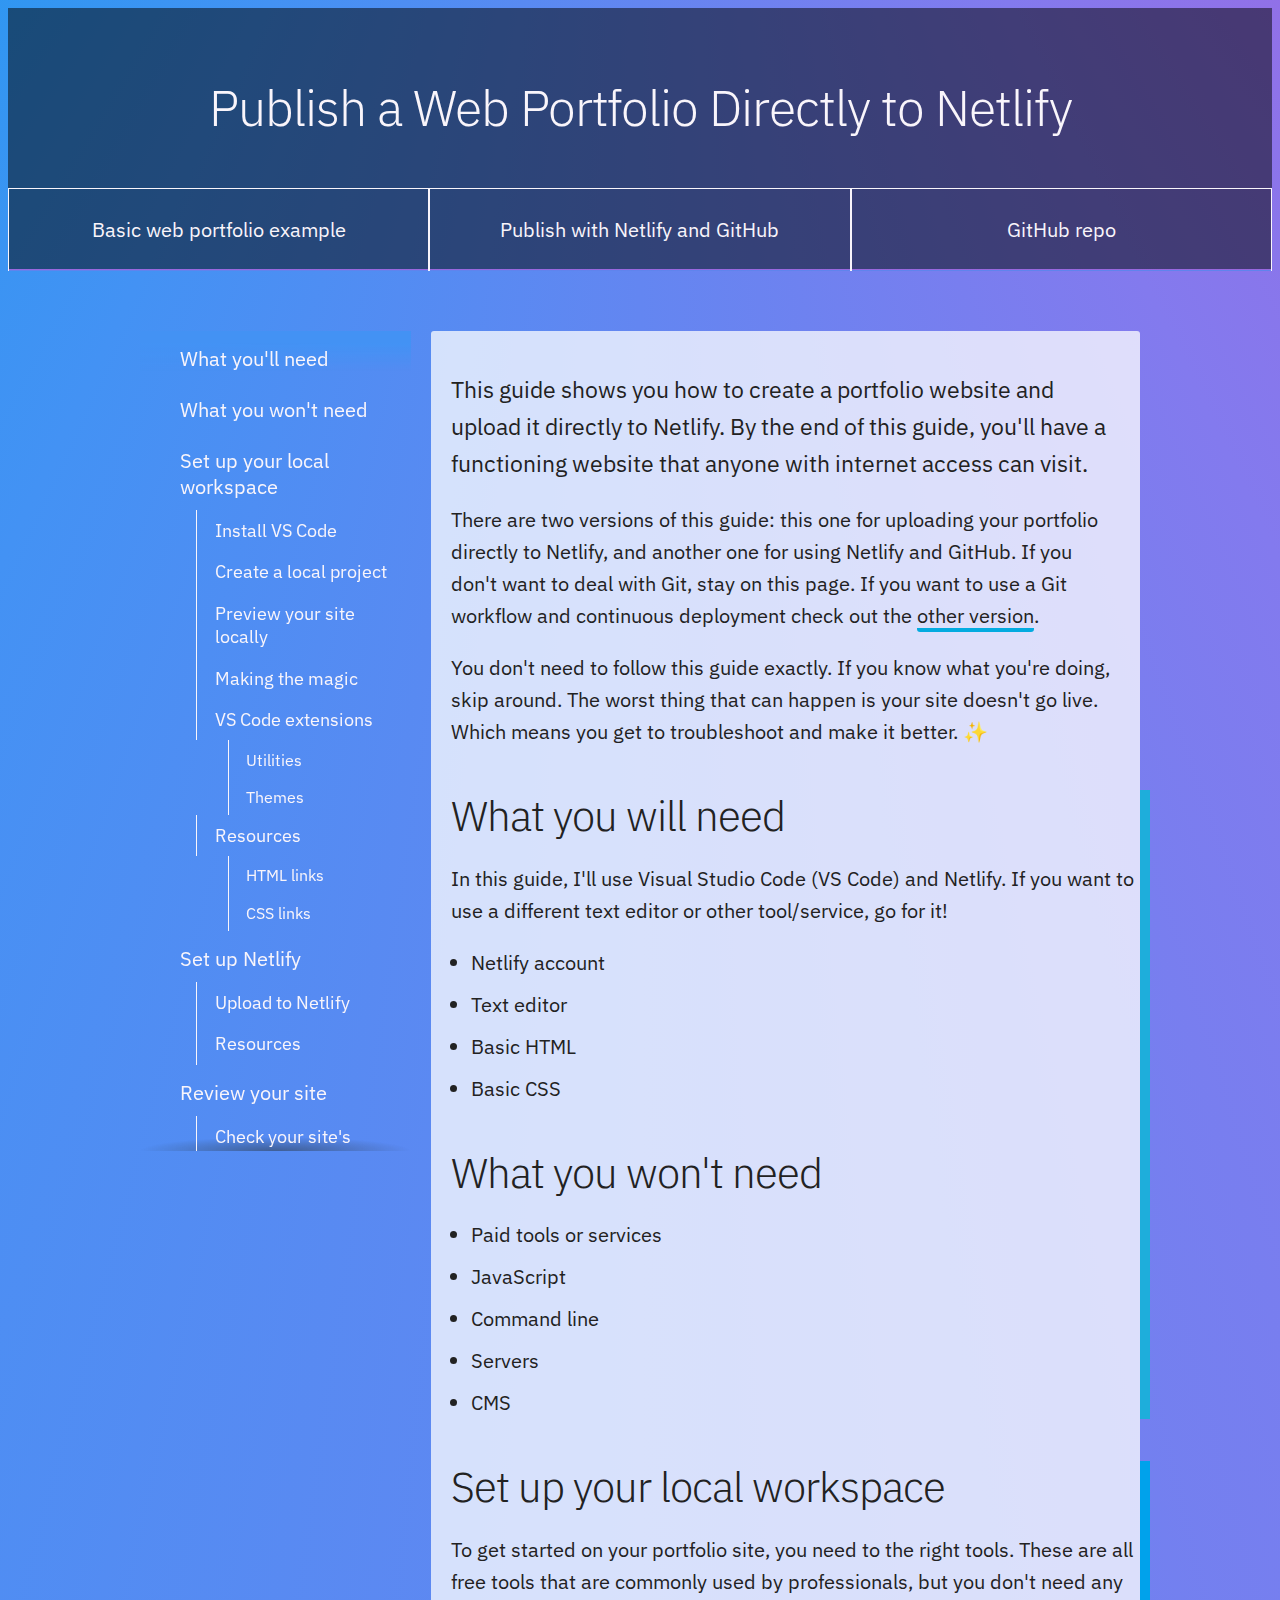
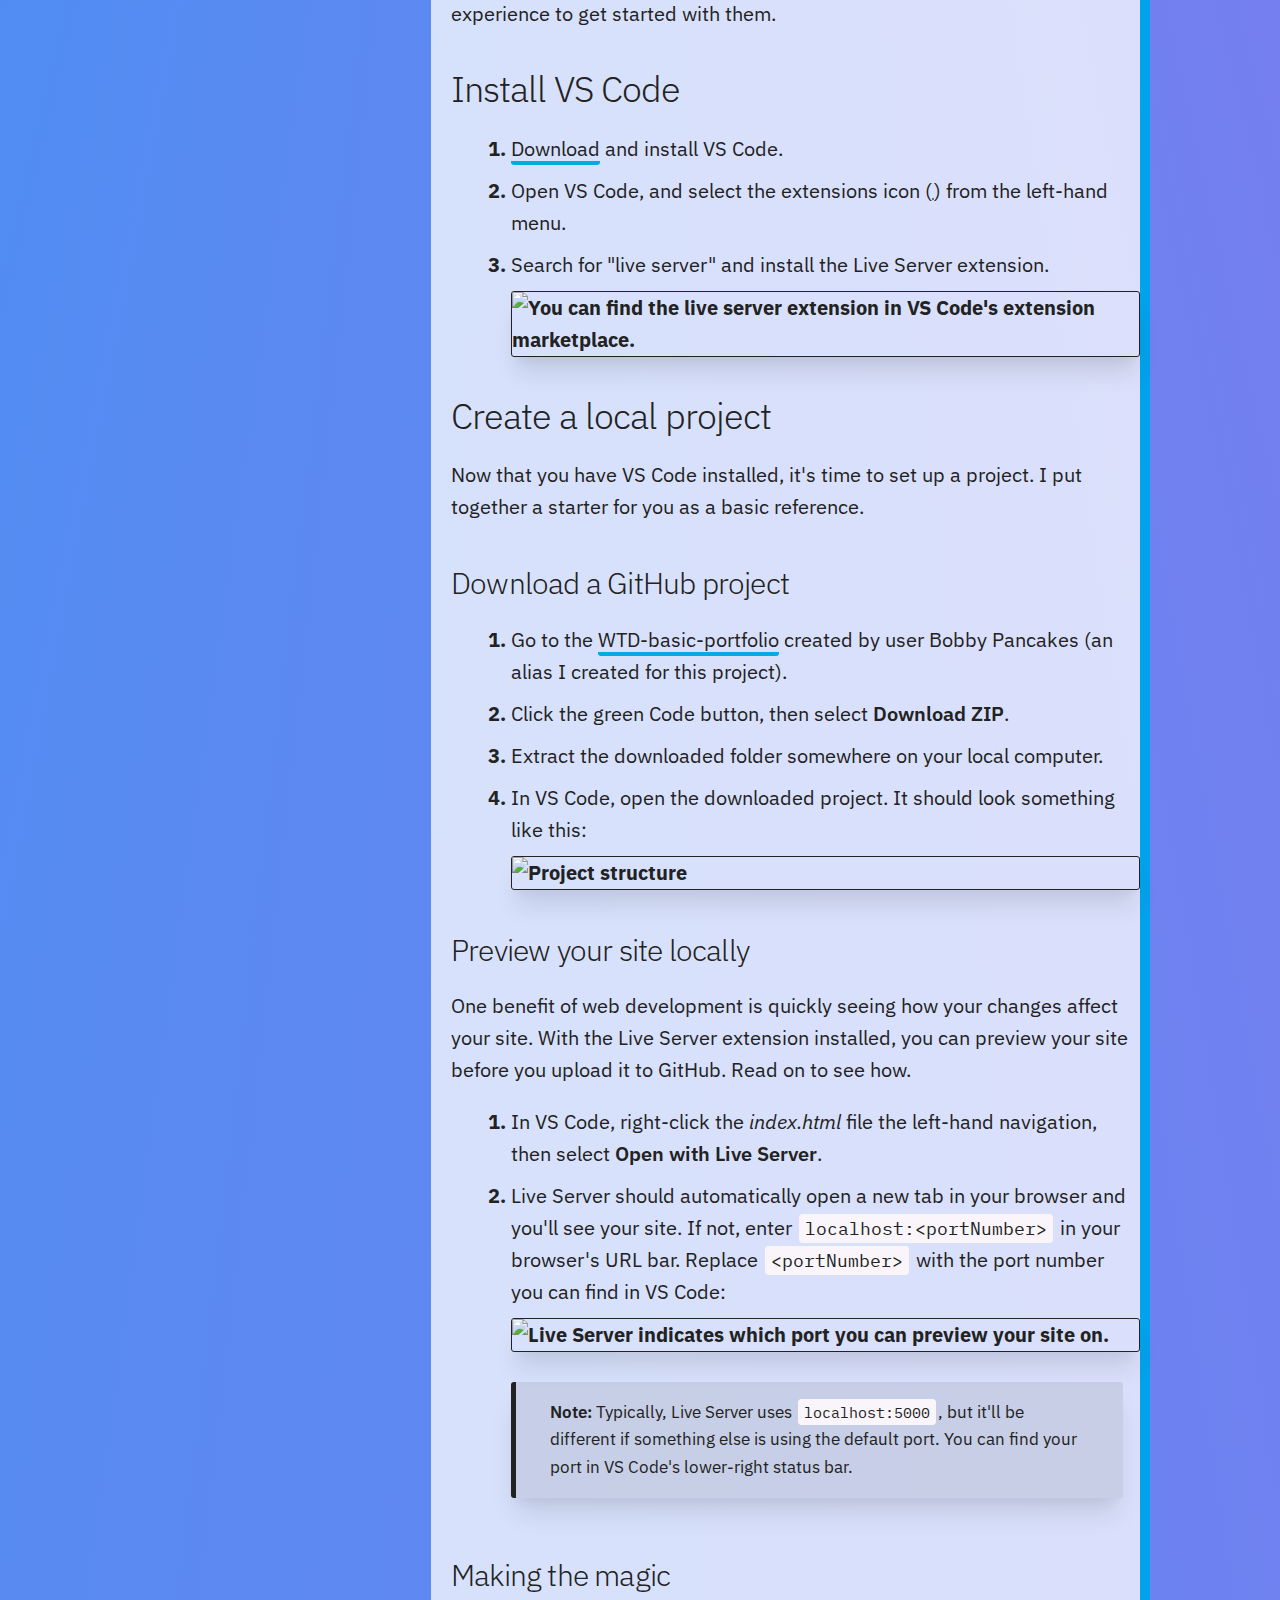
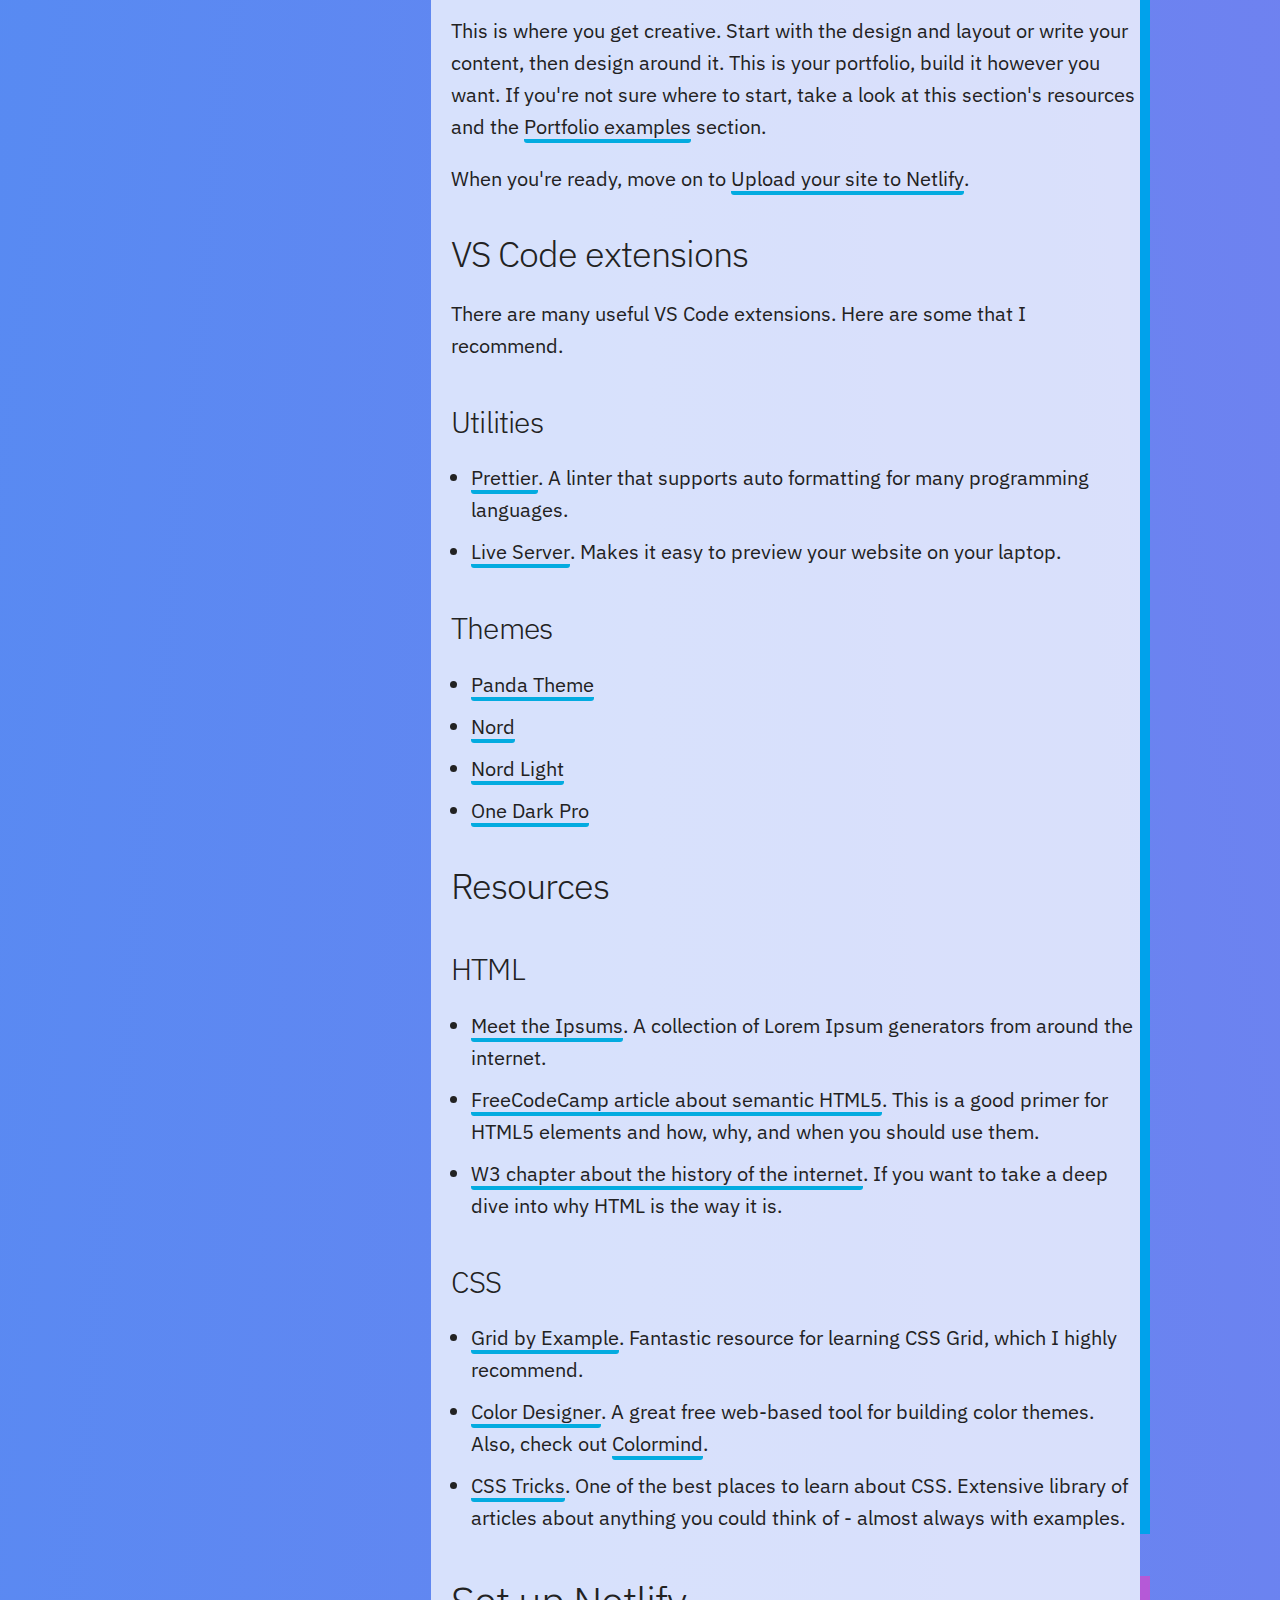
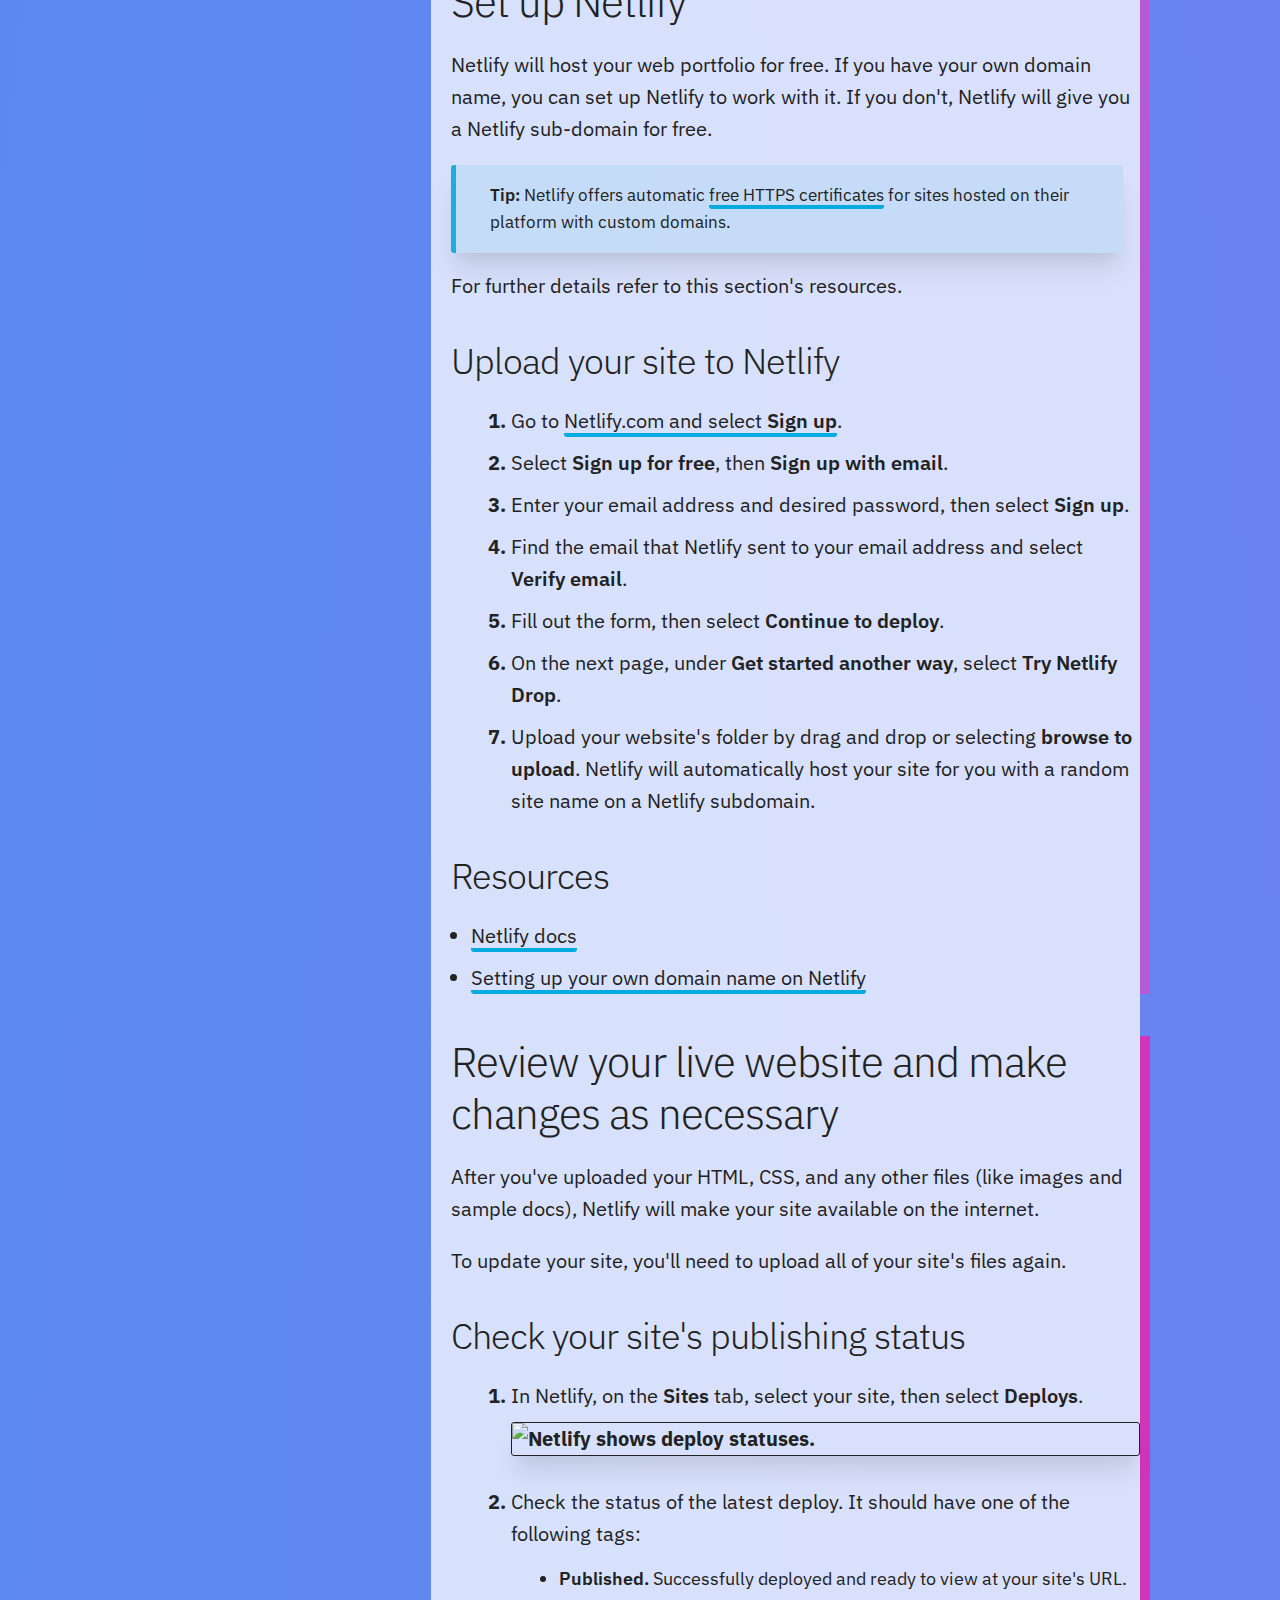
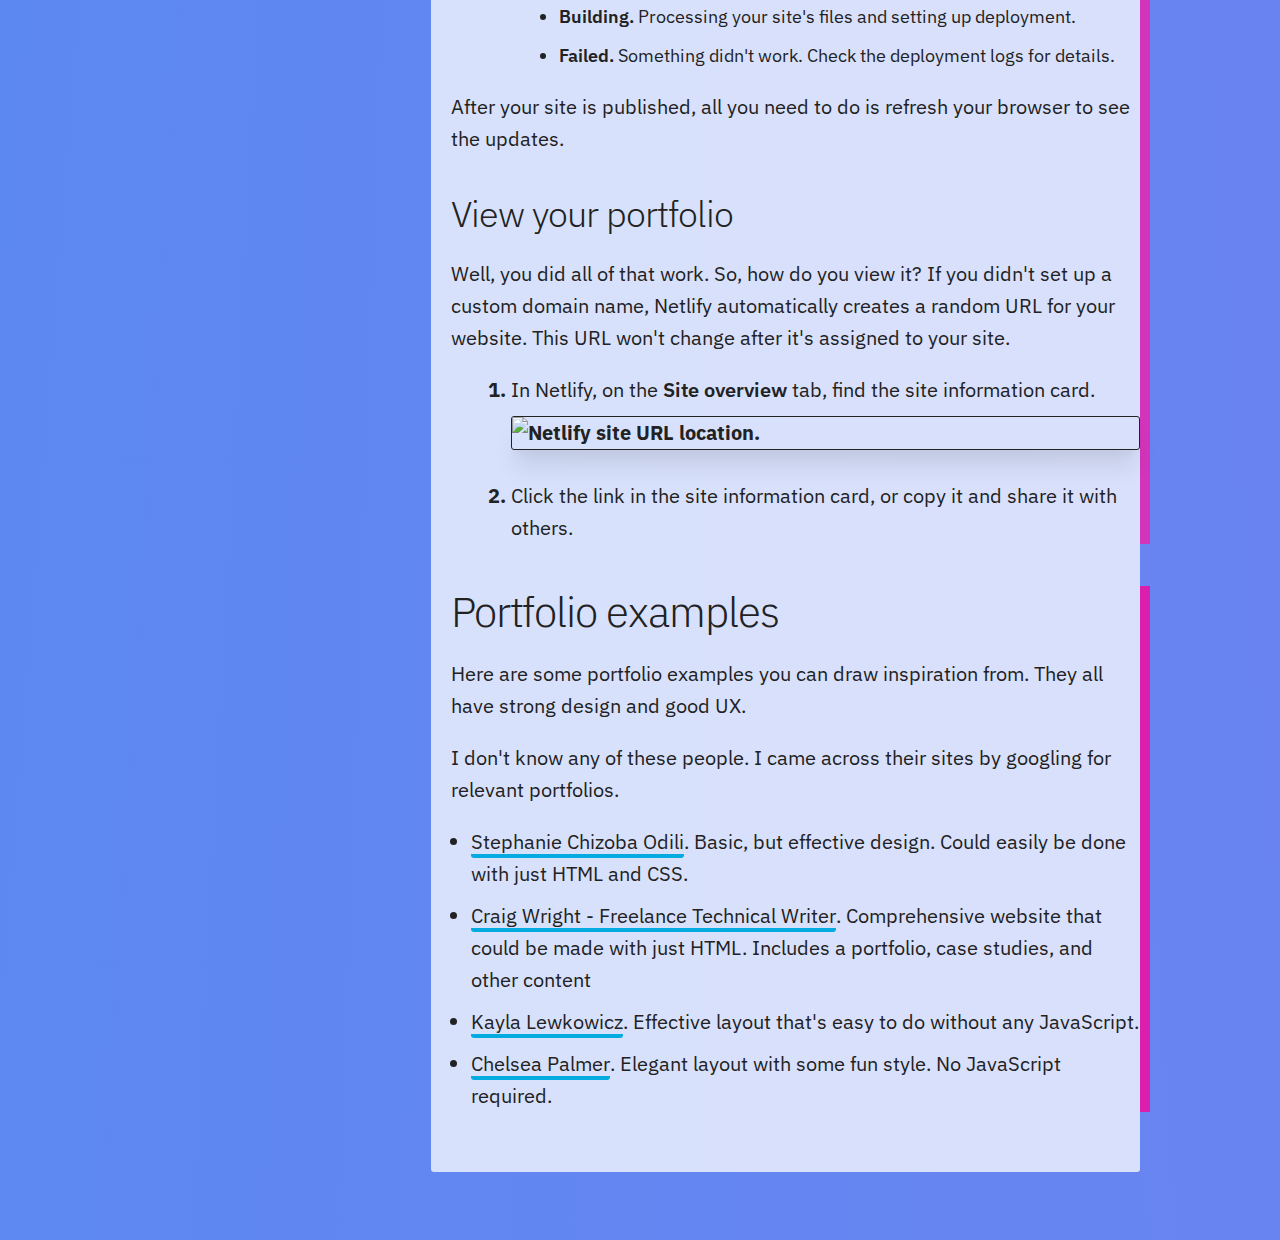
==== commit a947351b: "Typo fixes" ====
--- a/index.html
+++ b/index.html
@@ -1,566 +1,601 @@
 <!DOCTYPE html>
 <html>
-
-<head>
-  <meta charset="UTF-8" />
-  <title>Basic portfolio docs</title>
-  <link rel="stylesheet" href="./css/normalize.css" />
-  <link rel="stylesheet" href="./css/main.css" />
-  <!-- GOOGLE FONTS -->
-  <link rel="preconnect" href="https://fonts.gstatic.com" crossorigin>
-  <link rel="preconnect" href="https://fonts.googleapis.com">
-  <link
-    href="https://fonts.googleapis.com/css2?family=IBM+Plex+Sans:wght@400;600&display=swap"
-    rel="stylesheet">
-  <link
-    href="https://fonts.googleapis.com/css2?family=IBM+Plex+Mono&display=swap"
-    rel="stylesheet" />
-</head>
-
-<body>
-  <header>
-    <h1>
-      Publish a Web Portfolio Directly to Netlify
-    </h1>
-
-    <div class="header-navigation">
-      <a class="header-navigation-item"
-        href="https://wtd-basic-portfolio.netlify.app/">Basic web portfolio
-        example</a>
-      <a class="header-navigation-item"
-        href="./pages/netlify-and-github.html">Publish with Netlify and
-        GitHub</a>
-      <a class="header-navigation-item"
-        href="https://github.com/bobby-pancakes/docs-basic-portfolio">GitHub
-        repo</a>
-    </div>
-  </header>
-
-  <div class="wrapper">
-    <aside id="toc" class="toc scroll-shadows">
-      <ul class="toc-list">
-        <li>
-          <a href="#what-you-need">What you'll need</a>
-        </li>
-        <li>
-          <a href="#what-you-wont-need">What you won't need</a>
-        </li>
-        <li>
-          <a href="#set-up-your-local-workspace">Set up your local workspace</a>
-          <ul>
-            <li data-level="2">
-              <a href="#install-vs-code">Install VS Code</a>
-            </li>
-            <li data-level="2">
-              <a href="#create-a-local-project">Create a local project</a>
-            </li>
-            <li data-level="2">
-              <a href="#preview-your-site-locally">Preview your site
-                locally</a>
-            </li>
-            <li data-level="2">
-              <a href="#making-the-magic">Making the magic</a>
-            </li>
-            <li data-level="2">
-              <a href="#vs-code-extensions">VS Code extensions</a>
-              <ul>
-                <li data-level="3"><a href="#utilities">Utilities</a></li>
-                <li data-level="3"><a href="#themes">Themes</a></li>
-              </ul>
-            </li>
-            <li data-level="2">
-              <a href="#resources-2">Resources</a>
-              <ul>
-                <li data-level="3"><a href="#html-links">HTML links</a></li>
-                <li data-level="3"><a href="#css-links">CSS links</a></li>
-              </ul>
-            </li>
-          </ul>
-        </li>
-        <li>
-          <a href="#set-up-netlify">Set up Netlify</a>
-          <ul>
-            <li data-level="2">
-              <a href="#upload-to-netlify">Upload to Netlify</a>
-            </li>
-            <li data-level="2"><a href="#resources-1">Resources</a></li>
-          </ul>
-        </li>
-        <li>
-          <a href="#review-your-live-website-and-make-changes-as-necessary">Review
-            your site</a>
-          <ul>
-            <li data-level="2">
-              <a href="#check-your-site-publishing-status">Check your
-                site's publishing status</a>
-            </li>
-          </ul>
-        </li>
-        <li>
-          <a href="#portfolio-examples">Portfolio examples</a>
-        </li>
-      </ul>
-    </aside>
-
-    <main class="content">
-      <p class="first-paragraph">This guide shows you how to create a portfolio
-        website and upload it
-        directly to Netlify. By the end of this
-        guide,
-        you'll have a functioning website that anyone with internet access can
-        visit.
-      </p>
-      <p>There are two versions of this guide: this one for uploading your
-        portfolio directly to Netlify, and
-        another one for using Netlify and GitHub. If you don't want to deal with
-        Git,
-        stay on this page. If you want to use a Git workflow and continuous
-        deployment check out the <a href="./pages/netlify-and-github.html">other
-          version</a>.
-      </p>
-      <p>
-        You don't need to follow this guide exactly. If you know what
-        you're doing, skip around. The worst thing that can happen is your
-        site doesn't go live. Which means you get to troubleshoot and make it
-        better. ✨
-      </p>
-
-      <section class="topic">
-        <h2 id="what-you-need">What you will need</h2>
-        <p>
-          In this guide, I'll use Visual Studio Code
-          (VS Code) and Netlify. If you want to use a different text editor or
-          other tool/service, go for it!
-        </p>
-        <ul>
-          <li>Netlify account</li>
-          <li>Text editor</li>
-          <li>Basic HTML</li>
-          <li>Basic CSS</li>
-        </ul>
-
-        <h2 id="what-you-wont-need">What you won't need</h2>
-        <ul>
-          <li>Paid tools or services</li>
-          <li>JavaScript</li>
-          <li>Command line</li>
-          <li>Servers</li>
-          <li>CMS</li>
-        </ul>
-      </section>
-
-      <section class="topic">
-        <h2 id="set-up-your-local-workspace">Set up your local workspace</h2>
-
-        <p>To get started on your portfolio site, you need to the right tools.
-          These are all free tools that are commonly used by professionals, but
-          you don't need any experience to get started with them.
-        </p>
-
-        <h3 id="install-vs-code">Install VS Code</h3>
-        <ol class="procedure">
+  <head>
+    <meta charset="UTF-8" />
+    <title>Basic portfolio docs</title>
+    <link rel="stylesheet" href="./css/normalize.css" />
+    <link rel="stylesheet" href="./css/main.css" />
+    <!-- GOOGLE FONTS -->
+    <link rel="preconnect" href="https://fonts.gstatic.com" crossorigin />
+    <link rel="preconnect" href="https://fonts.googleapis.com" />
+    <link
+      href="https://fonts.googleapis.com/css2?family=IBM+Plex+Sans:wght@400;600&display=swap"
+      rel="stylesheet"
+    />
+    <link
+      href="https://fonts.googleapis.com/css2?family=IBM+Plex+Mono&display=swap"
+      rel="stylesheet"
+    />
+  </head>
+
+  <body>
+    <header>
+      <h1>Publish a Web Portfolio Directly to Netlify</h1>
+
+      <div class="header-navigation">
+        <a
+          class="header-navigation-item"
+          href="https://wtd-basic-portfolio.netlify.app/"
+          >Basic web portfolio example</a
+        >
+        <a class="header-navigation-item" href="./pages/netlify-and-github.html"
+          >Publish with Netlify and GitHub</a
+        >
+        <a
+          class="header-navigation-item"
+          href="https://github.com/bobby-pancakes/docs-basic-portfolio"
+          >GitHub repo</a
+        >
+      </div>
+    </header>
+
+    <div class="wrapper">
+      <aside id="toc" class="toc scroll-shadows">
+        <ul class="toc-list">
           <li>
-            <p>
-              <a href="https://code.visualstudio.com/">Download</a> and install
-              VS Code.
-            </p>
+            <a href="#what-you-need">What you'll need</a>
           </li>
           <li>
-            <p>
-              Open VS Code, and select the extensions icon
-              (<img src="./images/extension.png" alt=""
-                title="Live Server icon" />)
-              from the left-hand menu.
-            </p>
+            <a href="#what-you-wont-need">What you won't need</a>
           </li>
           <li>
-            <p>
-              Search for &quot;live server&quot; and install the Live Server
-              extension.
-            </p>
-
-            <img src="./images/live-server.png"
-              alt="You can find the live server extension in VS Code's extension marketplace."
-              title="Live server extension" />
-          </li>
-        </ol>
-
-        <h3 id="create-a-local-project">Create a local project</h3>
-        <p>
-          Now that you have VS Code installed, it's time to set up a project. I
-          put together a starter for you as a basic reference.
-        </p>
-
-        <h4>Download a GitHub project</h4>
-        <ol class="procedure">
-          <li>
-            <p>
-              Go to the
-              <a
-                href="https://github.com/bobby-pancakes/basic-portfolio">WTD-basic-portfolio</a>
-              created by user Bobby Pancakes (an alias I created for this
-              project).
-            </p>
+            <a href="#set-up-your-local-workspace"
+              >Set up your local workspace</a
+            >
+            <ul>
+              <li data-level="2">
+                <a href="#install-vs-code">Install VS Code</a>
+              </li>
+              <li data-level="2">
+                <a href="#create-a-local-project">Create a local project</a>
+              </li>
+              <li data-level="2">
+                <a href="#preview-your-site-locally"
+                  >Preview your site locally</a
+                >
+              </li>
+              <li data-level="2">
+                <a href="#making-the-magic">Making the magic</a>
+              </li>
+              <li data-level="2">
+                <a href="#vs-code-extensions">VS Code extensions</a>
+                <ul>
+                  <li data-level="3"><a href="#utilities">Utilities</a></li>
+                  <li data-level="3"><a href="#themes">Themes</a></li>
+                </ul>
+              </li>
+              <li data-level="2">
+                <a href="#resources-2">Resources</a>
+                <ul>
+                  <li data-level="3"><a href="#html-links">HTML links</a></li>
+                  <li data-level="3"><a href="#css-links">CSS links</a></li>
+                </ul>
+              </li>
+            </ul>
           </li>
           <li>
-            <p>Click the green Code button, then select <span
-                class="bold">Download ZIP</span>.</p>
+            <a href="#set-up-netlify">Set up Netlify</a>
+            <ul>
+              <li data-level="2">
+                <a href="#upload-to-netlify">Upload to Netlify</a>
+              </li>
+              <li data-level="2"><a href="#resources-1">Resources</a></li>
+            </ul>
           </li>
           <li>
-            <p>
-              Extract the downloaded folder somewhere on your local computer.
-            </p>
+            <a href="#review-your-live-website-and-make-changes-as-necessary"
+              >Review your site</a
+            >
+            <ul>
+              <li data-level="2">
+                <a href="#check-your-site-publishing-status"
+                  >Check your site's publishing status</a
+                >
+              </li>
+            </ul>
           </li>
           <li>
-            <p>
-              In VS Code, open the downloaded project. It should look something
-              like this:
-            </p>
-            <img src="./images/project.png" alt="Project structure"
-              title="Project structure" />
-          </li>
-        </ol>
-
-        <h4 id="preview-your-site-locally">Preview your site locally</h4>
-        <p>
-          One benefit of web development is quickly seeing how your changes
-          affect your site. With the Live Server extension installed, you can
-          preview your site before you upload it to GitHub. Read on to see how.
-        </p>
-        <ol class="procedure">
-          <li>
-            <p>
-              In VS Code, right-click the <span
-                class="italicize">index.html</span> file the left-hand
-              navigation, then select <span class="bold">Open with Live
-                Server</span>.
-            </p>
-          </li>
-          <li>
-            <p>
-              Live Server should automatically open a new tab in your browser
-              and you'll see your site. If not, enter
-              <code>localhost:&#60;portNumber></code> in your browser's URL bar.
-              Replace <code>&#60;portNumber></code> with the port number you can
-              find in VS Code:
-            </p>
-            <img src="./images/port.png"
-              alt="Live Server indicates which port you can preview your site on."
-              title="Live Server port" />
-            <p class="admonition note">
-              <span class="bold">Note:</span> Typically, Live Server uses
-              <code>localhost:5000</code>, but it'll be
-              different if something else is using the default port. You can
-              find your port in VS Code's lower-right status
-              bar.
-            </p>
-          </li>
-        </ol>
-
-        <h4 id="making-the-magic">Making the magic</h4>
-        <p>
-          This is where you get creative. Start with the design and layout or
-          write your content, then design around it. This is your portfolio,
-          build it however you want. If you're not sure where to start, take a
-          look at this section's resources and the
-          <a href="#portfolio-examples">Portfolio examples</a> section.
-        </p>
-
-        <p>
-          When you're ready, move on to
-          <a href="#upload-to-netlify">Upload your site to Netlify</a>.
-        </p>
-
-        <h3 id="vs-code-extensions">VS Code extensions</h3>
-        <p>
-          There are many useful VS Code extensions. Here are some that I
-          recommend.
-        </p>
-
-        <h4 id="utilities">Utilities</h4>
-        <ul>
-          <li>
-            <a
-              href="https://marketplace.visualstudio.com/items?itemName=esbenp.prettier-vscode">Prettier</a>.
-            A linter
-            that supports auto formatting for many programming
-            languages.
-          </li>
-          <li>
-            <a
-              href="https://marketplace.visualstudio.com/items?itemName=CoenraadS.bracket-pair-colorizer">Live
-              Server</a>. Makes it easy to preview your website on your laptop.
+            <a href="#portfolio-examples">Portfolio examples</a>
           </li>
         </ul>
-
-        <h4 id="themes">Themes</h4>
-        <ul>
-          <li>
-            <a
-              href="https://marketplace.visualstudio.com/items?itemName=tinkertrain.theme-panda">Panda
-              Theme</a>
-          </li>
-          <li>
-            <a
-              href="https://marketplace.visualstudio.com/items?itemName=arcticicestudio.nord-visual-studio-code">Nord</a>
-          </li>
-          <li>
-            <a
-              href="https://marketplace.visualstudio.com/items?itemName=huytd.nord-light">Nord
-              Light</a>
-          </li>
-          <li>
-            <a
-              href="https://marketplace.visualstudio.com/items?itemName=zhuangtongfa.Material-theme">One
-              Dark Pro</a>
-          </li>
-        </ul>
-
-        <h3 id="resources-2">Resources</h3>
-
-        <h4 id="html-links">HTML</h4>
-        <ul>
-          <li>
-            <a href="https://meettheipsums.com/">Meet the Ipsums</a>. A
-            collection of Lorem Ipsum generators from around the internet.
-          </li>
-          <li>
-            <a
-              href="https://www.freecodecamp.org/news/semantic-html5-elements/">FreeCodeCamp
-              article about semantic
-              HTML5</a>. This is a good primer for HTML5 elements and how, why,
-            and when
-            you should use them.
-          </li>
-          <li>
-            <a href="https://www.w3.org/People/Raggett/book4/ch02.html">W3
-              chapter
-              about the history of the internet</a>.
-            If you want to take a deep dive into why HTML is the way it is.
-          </li>
-        </ul>
-
-        <h4 id="css-links">CSS</h4>
-        <ul>
-          <li>
-            <a href="https://gridbyexample.com/">Grid by Example</a>. Fantastic
-            resource for learning CSS Grid, which I highly recommend.
-          </li>
-          <li>
-            <a href="https://colordesigner.io/">Color Designer</a>. A great free
-            web-based tool for building color themes. Also, check out
-            <a href="http://colormind.io/">Colormind</a>.
-          </li>
-          <li>
-            <a href="https://css-tricks.com/">CSS Tricks</a>. One of the best
-            places to learn about CSS. Extensive library of articles about
-            anything you could think of - almost always with examples.
-          </li>
-        </ul>
-      </section>
-
-      <section class="topic">
-        <h2 id="set-up-netlify">Set up Netlify</h2>
-
-        <p>
-          Netlify will host your web portfolio for free. If you have your own
-          domain name, you can set up Netlify to work with it. If you don't,
-          Netlify will give you a Netlify sub-domain for free.
-        </p>
-        <p class="admonition">
-          <span class="bold">Tip:</span> Netlify offers automatic
-          <a
-            href="https://docs.netlify.com/domains-https/https-ssl/#certificate-service-types">free
-            HTTPS
-            certificates</a>
-          for sites hosted on their platform with custom domains.
-        </p>
-        <p>For further details refer to this section's resources.</p>
-
-        <h3 id="upload-to-netlify">Upload your site to Netlify</h3>
-        <ol class="procedure">
-          <li>
-            <p>
-              Go to <a href="https://app.netlify.com">Netlify.com and select
-                <span class="bold">Sign up</span></a>.
-            </p>
-          </li>
-          <li>
-            <p>Select <span class="bold">Sign up for free</span>, then <span
-                class="bold">Sign up with email</span>.</p>
-          </li>
-          <li>
-            <p>Enter your email address and desired password, then select <span
-                class="bold">Sign up</span>.</p>
-          </li>
-          <li>
-            <p>Find the email that Netlify sent to your email address and select
-              <span class="bold">Verify email</span>.
-            </p>
-          </li>
-          <li>
-            <p>
-              Fill out the form, then select <span class="bold">Continue to
-                deploy</span>.
-            </p>
-          </li>
-          <li>
-            <p>
-              On the next page, under <span class="bold">Get started another
-                way</span>, select <span class="bold">Try Netlify Drop</span>.
-            </p>
-          </li>
-          <li>
-            <p>Upload your website's folder by draggin and drop or selecting
-              <span class="bold">browse to upload</span>.
-            </p>
-            <p>Netlify will automatically host your site for you with a random
-              site name on a Netlify subdomain.</p>
-          </li>
-        </ol>
-
-        <h3 id="resources-1">Resources</h3>
-        <ul>
-          <li>
-            <a href="https://docs.netlify.com/">Netlify docs</a>
-          </li>
-          <li>
-            <a
-              href="https://docs.netlify.com/domains-https/custom-domains/configure-external-dns/">Setting
-              up your own
-              domain name on Netlify</a>
-          </li>
-        </ul>
-      </section>
-
-      <section class="topic">
-        <h2 id="review-your-live-website-and-make-changes-as-necessary">
-          Review your live website and make changes as necessary
-        </h2>
-        <p>
-          After you've uploaded your HTML, CSS, and any other files (like images
-          and sample docs), Netlify will make your site available on the
-          internet.
+      </aside>
+
+      <main class="content">
+        <p class="first-paragraph">
+          This guide shows you how to create a portfolio website and upload it
+          directly to Netlify. By the end of this guide, you'll have a
+          functioning website that anyone with internet access can visit.
         </p>
         <p>
-          To update your site, you'll need to upload all of your site's files
-          again.
-        </p>
-
-        <h3 id="check-your-site-publishing-status">
-          Check your site's publishing status
-        </h3>
-        <ol class="procedure">
-          <li>
-            <p>
-              In Netlify, on the <span class="bold">Sites</span> tab, select
-              your site, then select <span class="bold">Deploys</span>.
-            </p>
-            <img src="./images/deploy.png" alt="Netlify shows deploy statuses."
-              title="Netlify deploy status" />
-          </li>
-          <li>
-            <p>
-              Check the status of the latest deploy. It should have one of the
-              following tags:
-            </p>
-
-            <ul>
-              <li>
-                <p>
-                  <span class="bold">Published.</span> Successfully deployed and
-                  ready to
-                  view at your site's URL.
-                </p>
-              </li>
-              <li>
-                <p>
-                  <span class="bold">Building.</span> Processing your site's
-                  files
-                  and setting up deployment.
-                </p>
-              </li>
-              <li>
-                <p>
-                  <span class="bold">Failed.</span> Something didn't work. Check
-                  the
-                  deployment logs for details.
-                </p>
-              </li>
-            </ul>
-          </li>
-        </ol>
-        <p>
-          After your site is published, all you need to do is refresh your
-          browser to see the updates.
-        </p>
-
-        <h3 id="view-your-portfolio">View your portfolio</h3>
-        <p>
-          Well, you did all of that work. So, how do you view it? If you didn't
-          set up a custom domain name, Netlify automatically creates a random
-          URL for your website. This URL won't change after it's assigned to
-          your site.
-        </p>
-        <ol class="procedure">
-          <li>
-            <p>
-              In Netlify, on the <span class="bold">Site overview</span> tab,
-              find the
-              site information card.
-            </p>
-            <img src="./images/site-url.png" alt="Netlify site URL location."
-              title="Netlify site URL" />
-          </li>
-          <li>
-            <p>
-              Click the link in the site information card, or copy it and share
-              it with others.
-            </p>
-          </li>
-        </ol>
-      </section>
-
-      <section class="topic">
-        <h2 id="portfolio-examples">Portfolio examples</h2>
-        <p>
-          Here are some portfolio examples you can draw inspiration from.
-          They all have strong design and good UX.
+          There are two versions of this guide: this one for uploading your
+          portfolio directly to Netlify, and another one for using Netlify and
+          GitHub. If you don't want to deal with Git, stay on this page. If you
+          want to use a Git workflow and continuous deployment check out the
+          <a href="./pages/netlify-and-github.html">other version</a>.
         </p>
         <p>
-          I don't know any of these people. I came across their sites by
-          googling for relevant portfolios.
+          You don't need to follow this guide exactly. If you know what you're
+          doing, skip around. The worst thing that can happen is your site
+          doesn't go live. Which means you get to troubleshoot and make it
+          better. ✨
         </p>
-        <ul>
-          <li>
-            <a href="https://www.stephanieodili.com">Stephanie Chizoba
-              Odili</a>.
-            <p>
-              Basic, but effective design. Could easily be done with just HTML
-              and CSS.
-            </p>
-          </li>
-          <li>
-            <a href="https://www.straygoat.co.uk/">Craig Wright - Freelance
-              Technical Writer</a>.
-            <p>
-              Comprehensive website that could be made with just HTML. Includes
-              a portfolio, case studies, and other content
-            </p>
-          </li>
-          <li>
-            <a href="https://www.kaylalewkowicz.com/">Kayla Lewkowicz</a>.
-            <p>Effective layout that's easy to do without any JavaScript.</p>
-          </li>
-          <li>
-            <a href="https://www.chelsealpalmer.com/home/">Chelsea Palmer</a>.
-            <p>Elegant layout with some fun style. No JavaScript required.</p>
-          </li>
-        </ul>
-      </section>
-
-    </main>
-  </div>
-</body>
-
-</html>+
+        <section class="topic">
+          <h2 id="what-you-need">What you will need</h2>
+          <p>
+            In this guide, I'll use Visual Studio Code (VS Code) and Netlify. If
+            you want to use a different text editor or other tool/service, go
+            for it!
+          </p>
+          <ul>
+            <li>Netlify account</li>
+            <li>Text editor</li>
+            <li>Basic HTML</li>
+            <li>Basic CSS</li>
+          </ul>
+
+          <h2 id="what-you-wont-need">What you won't need</h2>
+          <ul>
+            <li>Paid tools or services</li>
+            <li>JavaScript</li>
+            <li>Command line</li>
+            <li>Servers</li>
+            <li>CMS</li>
+          </ul>
+        </section>
+
+        <section class="topic">
+          <h2 id="set-up-your-local-workspace">Set up your local workspace</h2>
+
+          <p>
+            To get started on your portfolio site, you need to the right tools.
+            These are all free tools that are commonly used by professionals,
+            but you don't need any experience to get started with them.
+          </p>
+
+          <h3 id="install-vs-code">Install VS Code</h3>
+          <ol class="procedure">
+            <li>
+              <p>
+                <a href="https://code.visualstudio.com/">Download</a> and
+                install VS Code.
+              </p>
+            </li>
+            <li>
+              <p>
+                Open VS Code, and select the extensions icon (<img
+                  src="./images/extension.png"
+                  alt=""
+                  title="Live Server icon"
+                />) from the left-hand menu.
+              </p>
+            </li>
+            <li>
+              <p>
+                Search for &quot;live server&quot; and install the Live Server
+                extension.
+              </p>
+
+              <img
+                src="./images/live-server.png"
+                alt="You can find the live server extension in VS Code's extension marketplace."
+                title="Live server extension"
+              />
+            </li>
+          </ol>
+
+          <h3 id="create-a-local-project">Create a local project</h3>
+          <p>
+            Now that you have VS Code installed, it's time to set up a project.
+            I put together a starter for you as a basic reference.
+          </p>
+
+          <h4>Download a GitHub project</h4>
+          <ol class="procedure">
+            <li>
+              <p>
+                Go to the
+                <a href="https://github.com/bobby-pancakes/basic-portfolio"
+                  >WTD-basic-portfolio</a
+                >
+                created by user Bobby Pancakes (an alias I created for this
+                project).
+              </p>
+            </li>
+            <li>
+              <p>
+                Click the green Code button, then select
+                <span class="bold">Download ZIP</span>.
+              </p>
+            </li>
+            <li>
+              <p>
+                Extract the downloaded folder somewhere on your local computer.
+              </p>
+            </li>
+            <li>
+              <p>
+                In VS Code, open the downloaded project. It should look
+                something like this:
+              </p>
+              <img
+                src="./images/project.png"
+                alt="Project structure"
+                title="Project structure"
+              />
+            </li>
+          </ol>
+
+          <h4 id="preview-your-site-locally">Preview your site locally</h4>
+          <p>
+            One benefit of web development is quickly seeing how your changes
+            affect your site. With the Live Server extension installed, you can
+            preview your site before you upload it to GitHub. Read on to see
+            how.
+          </p>
+          <ol class="procedure">
+            <li>
+              <p>
+                In VS Code, right-click the
+                <span class="italicize">index.html</span> file the left-hand
+                navigation, then select
+                <span class="bold">Open with Live Server</span>.
+              </p>
+            </li>
+            <li>
+              <p>
+                Live Server should automatically open a new tab in your browser
+                and you'll see your site. If not, enter
+                <code>localhost:&#60;portNumber></code> in your browser's URL
+                bar. Replace <code>&#60;portNumber></code> with the port number
+                you can find in VS Code:
+              </p>
+              <img
+                src="./images/port.png"
+                alt="Live Server indicates which port you can preview your site on."
+                title="Live Server port"
+              />
+              <p class="admonition note">
+                <span class="bold">Note:</span> Typically, Live Server uses
+                <code>localhost:5000</code>, but it'll be different if something
+                else is using the default port. You can find your port in VS
+                Code's lower-right status bar.
+              </p>
+            </li>
+          </ol>
+
+          <h4 id="making-the-magic">Making the magic</h4>
+          <p>
+            This is where you get creative. Start with the design and layout or
+            write your content, then design around it. This is your portfolio,
+            build it however you want. If you're not sure where to start, take a
+            look at this section's resources and the
+            <a href="#portfolio-examples">Portfolio examples</a> section.
+          </p>
+
+          <p>
+            When you're ready, move on to
+            <a href="#upload-to-netlify">Upload your site to Netlify</a>.
+          </p>
+
+          <h3 id="vs-code-extensions">VS Code extensions</h3>
+          <p>
+            There are many useful VS Code extensions. Here are some that I
+            recommend.
+          </p>
+
+          <h4 id="utilities">Utilities</h4>
+          <ul>
+            <li>
+              <a
+                href="https://marketplace.visualstudio.com/items?itemName=esbenp.prettier-vscode"
+                >Prettier</a
+              >. A linter that supports auto formatting for many programming
+              languages.
+            </li>
+            <li>
+              <a
+                href="https://marketplace.visualstudio.com/items?itemName=CoenraadS.bracket-pair-colorizer"
+                >Live Server</a
+              >. Makes it easy to preview your website on your laptop.
+            </li>
+          </ul>
+
+          <h4 id="themes">Themes</h4>
+          <ul>
+            <li>
+              <a
+                href="https://marketplace.visualstudio.com/items?itemName=tinkertrain.theme-panda"
+                >Panda Theme</a
+              >
+            </li>
+            <li>
+              <a
+                href="https://marketplace.visualstudio.com/items?itemName=arcticicestudio.nord-visual-studio-code"
+                >Nord</a
+              >
+            </li>
+            <li>
+              <a
+                href="https://marketplace.visualstudio.com/items?itemName=huytd.nord-light"
+                >Nord Light</a
+              >
+            </li>
+            <li>
+              <a
+                href="https://marketplace.visualstudio.com/items?itemName=zhuangtongfa.Material-theme"
+                >One Dark Pro</a
+              >
+            </li>
+          </ul>
+
+          <h3 id="resources-2">Resources</h3>
+
+          <h4 id="html-links">HTML</h4>
+          <ul>
+            <li>
+              <a href="https://meettheipsums.com/">Meet the Ipsums</a>. A
+              collection of Lorem Ipsum generators from around the internet.
+            </li>
+            <li>
+              <a
+                href="https://www.freecodecamp.org/news/semantic-html5-elements/"
+                >FreeCodeCamp article about semantic HTML5</a
+              >. This is a good primer for HTML5 elements and how, why, and when
+              you should use them.
+            </li>
+            <li>
+              <a href="https://www.w3.org/People/Raggett/book4/ch02.html"
+                >W3 chapter about the history of the internet</a
+              >. If you want to take a deep dive into why HTML is the way it is.
+            </li>
+          </ul>
+
+          <h4 id="css-links">CSS</h4>
+          <ul>
+            <li>
+              <a href="https://gridbyexample.com/">Grid by Example</a>.
+              Fantastic resource for learning CSS Grid, which I highly
+              recommend.
+            </li>
+            <li>
+              <a href="https://colordesigner.io/">Color Designer</a>. A great
+              free web-based tool for building color themes. Also, check out
+              <a href="http://colormind.io/">Colormind</a>.
+            </li>
+            <li>
+              <a href="https://css-tricks.com/">CSS Tricks</a>. One of the best
+              places to learn about CSS. Extensive library of articles about
+              anything you could think of - almost always with examples.
+            </li>
+          </ul>
+        </section>
+
+        <section class="topic">
+          <h2 id="set-up-netlify">Set up Netlify</h2>
+
+          <p>
+            Netlify will host your web portfolio for free. If you have your own
+            domain name, you can set up Netlify to work with it. If you don't,
+            Netlify will give you a Netlify sub-domain for free.
+          </p>
+          <p class="admonition">
+            <span class="bold">Tip:</span> Netlify offers automatic
+            <a
+              href="https://docs.netlify.com/domains-https/https-ssl/#certificate-service-types"
+              >free HTTPS certificates</a
+            >
+            for sites hosted on their platform with custom domains.
+          </p>
+          <p>For further details refer to this section's resources.</p>
+
+          <h3 id="upload-to-netlify">Upload your site to Netlify</h3>
+          <ol class="procedure">
+            <li>
+              <p>
+                Go to
+                <a href="https://app.netlify.com"
+                  >Netlify.com and select <span class="bold">Sign up</span></a
+                >.
+              </p>
+            </li>
+            <li>
+              <p>
+                Select <span class="bold">Sign up for free</span>, then
+                <span class="bold">Sign up with email</span>.
+              </p>
+            </li>
+            <li>
+              <p>
+                Enter your email address and desired password, then select
+                <span class="bold">Sign up</span>.
+              </p>
+            </li>
+            <li>
+              <p>
+                Find the email that Netlify sent to your email address and
+                select <span class="bold">Verify email</span>.
+              </p>
+            </li>
+            <li>
+              <p>
+                Fill out the form, then select
+                <span class="bold">Continue to deploy</span>.
+              </p>
+            </li>
+            <li>
+              <p>
+                On the next page, under
+                <span class="bold">Get started another way</span>, select
+                <span class="bold">Try Netlify Drop</span>.
+              </p>
+            </li>
+            <li>
+              <p>
+                Upload your website's folder by drag and drop or selecting
+                <span class="bold">browse to upload</span>.
+              </p>
+              <p>
+                Netlify will automatically host your site for you with a random
+                site name on a Netlify subdomain.
+              </p>
+            </li>
+          </ol>
+
+          <h3 id="resources-1">Resources</h3>
+          <ul>
+            <li>
+              <a href="https://docs.netlify.com/">Netlify docs</a>
+            </li>
+            <li>
+              <a
+                href="https://docs.netlify.com/domains-https/custom-domains/configure-external-dns/"
+                >Setting up your own domain name on Netlify</a
+              >
+            </li>
+          </ul>
+        </section>
+
+        <section class="topic">
+          <h2 id="review-your-live-website-and-make-changes-as-necessary">
+            Review your live website and make changes as necessary
+          </h2>
+          <p>
+            After you've uploaded your HTML, CSS, and any other files (like
+            images and sample docs), Netlify will make your site available on
+            the internet.
+          </p>
+          <p>
+            To update your site, you'll need to upload all of your site's files
+            again.
+          </p>
+
+          <h3 id="check-your-site-publishing-status">
+            Check your site's publishing status
+          </h3>
+          <ol class="procedure">
+            <li>
+              <p>
+                In Netlify, on the <span class="bold">Sites</span> tab, select
+                your site, then select <span class="bold">Deploys</span>.
+              </p>
+              <img
+                src="./images/deploy.png"
+                alt="Netlify shows deploy statuses."
+                title="Netlify deploy status"
+              />
+            </li>
+            <li>
+              <p>
+                Check the status of the latest deploy. It should have one of the
+                following tags:
+              </p>
+
+              <ul>
+                <li>
+                  <p>
+                    <span class="bold">Published.</span> Successfully deployed
+                    and ready to view at your site's URL.
+                  </p>
+                </li>
+                <li>
+                  <p>
+                    <span class="bold">Building.</span> Processing your site's
+                    files and setting up deployment.
+                  </p>
+                </li>
+                <li>
+                  <p>
+                    <span class="bold">Failed.</span> Something didn't work.
+                    Check the deployment logs for details.
+                  </p>
+                </li>
+              </ul>
+            </li>
+          </ol>
+          <p>
+            After your site is published, all you need to do is refresh your
+            browser to see the updates.
+          </p>
+
+          <h3 id="view-your-portfolio">View your portfolio</h3>
+          <p>
+            Well, you did all of that work. So, how do you view it? If you
+            didn't set up a custom domain name, Netlify automatically creates a
+            random URL for your website. This URL won't change after it's
+            assigned to your site.
+          </p>
+          <ol class="procedure">
+            <li>
+              <p>
+                In Netlify, on the <span class="bold">Site overview</span> tab,
+                find the site information card.
+              </p>
+              <img
+                src="./images/site-url.png"
+                alt="Netlify site URL location."
+                title="Netlify site URL"
+              />
+            </li>
+            <li>
+              <p>
+                Click the link in the site information card, or copy it and
+                share it with others.
+              </p>
+            </li>
+          </ol>
+        </section>
+
+        <section class="topic">
+          <h2 id="portfolio-examples">Portfolio examples</h2>
+          <p>
+            Here are some portfolio examples you can draw inspiration from. They
+            all have strong design and good UX.
+          </p>
+          <p>
+            I don't know any of these people. I came across their sites by
+            googling for relevant portfolios.
+          </p>
+          <ul>
+            <li>
+              <a href="https://www.stephanieodili.com"
+                >Stephanie Chizoba Odili</a
+              >.
+              <p>
+                Basic, but effective design. Could easily be done with just HTML
+                and CSS.
+              </p>
+            </li>
+            <li>
+              <a href="https://www.straygoat.co.uk/"
+                >Craig Wright - Freelance Technical Writer</a
+              >.
+              <p>
+                Comprehensive website that could be made with just HTML.
+                Includes a portfolio, case studies, and other content
+              </p>
+            </li>
+            <li>
+              <a href="https://www.kaylalewkowicz.com/">Kayla Lewkowicz</a>.
+              <p>Effective layout that's easy to do without any JavaScript.</p>
+            </li>
+            <li>
+              <a href="https://www.chelsealpalmer.com/home/">Chelsea Palmer</a>.
+              <p>Elegant layout with some fun style. No JavaScript required.</p>
+            </li>
+          </ul>
+        </section>
+      </main>
+    </div>
+  </body>
+</html>
--- a/css/main.css
+++ b/css/main.css
@@ -26,15 +26,17 @@
   font-family: "IBM Plex Sans", "HelveticaNeue", "Helvetica Neue", Helvetica,
     Arial, sans-serif;
   color: var(--color-font);
-  background: conic-gradient(from 0deg at 50% -10%,
-      var(--gradient1),
-      var(--gradient2),
-      var(--gradient3),
-      var(--gradient4),
-      var(--gradient5),
-      var(--gradient6),
-      var(--gradient7),
-      var(--gradient8));
+  background: conic-gradient(
+    from 0deg at 50% -10%,
+    var(--gradient1),
+    var(--gradient2),
+    var(--gradient3),
+    var(--gradient4),
+    var(--gradient5),
+    var(--gradient6),
+    var(--gradient7),
+    var(--gradient8)
+  );
   box-sizing: border-box;
 }
 
@@ -154,7 +156,11 @@
 –––––––––––––––––––––––––––––––––––––––––––––––––– */
 a {
   display: inline-block;
-  background: linear-gradient(to bottom, var(--gradient7) 0%, var(--gradient7) 100%);
+  background: linear-gradient(
+    to bottom,
+    var(--gradient7) 0%,
+    var(--gradient7) 100%
+  );
   background-position: 0 100%;
   background-repeat: repeat-x;
   background-size: 4px 4px;
@@ -231,7 +237,7 @@
   border-radius: 4px;
 }
 
-pre>code {
+pre > code {
   display: block;
   padding: 1rem 1.5rem;
   white-space: pre-wrap;
@@ -251,18 +257,18 @@
 
 /* Header
 –––––––––––––––––––––––––––––––––––––––––––––––––– */
-body>header {
+body > header {
   text-align: center;
   padding-top: 1em;
   background: rgba(0, 0, 0, 0.5);
 }
 
-body>header a,
-body>header h1 {
+body > header a,
+body > header h1 {
   color: var(--color-white);
 }
 
-body>header h1 {
+body > header h1 {
   margin: 1em 0;
 }
 
@@ -283,7 +289,11 @@
 }
 
 header a {
-  background: linear-gradient(to bottom, var(--gradient3) 0%, var(--gradient5) 100%);
+  background: linear-gradient(
+    to bottom,
+    var(--gradient3) 0%,
+    var(--gradient5) 100%
+  );
   background-position: 0 100%;
   background-repeat: repeat-x;
   background-size: 2px 2px;
@@ -322,10 +332,12 @@
   display: inline-block;
   color: var(--color-white);
   width: 100%;
-  background: linear-gradient(90deg,
-      var(--gradient5),
-      var(--gradient4),
-      var(--gradient3));
+  background: linear-gradient(
+    90deg,
+    var(--gradient5),
+    var(--gradient4),
+    var(--gradient3)
+  );
   background-position: 0 100%;
   background-repeat: no-repeat;
   background-size: 0%;
@@ -352,9 +364,9 @@
   margin: 0;
 }
 
-.toc ul.toc-list>li {
+.toc ul.toc-list > li {
   margin-left: 0;
-  margin-top: .25em;
+  margin-top: 0.25em;
 }
 
 .toc li {
@@ -363,7 +375,7 @@
   line-height: 1.3em;
 }
 
-.toc>li:last-child {
+.toc > li:last-child {
   margin-bottom: 1em;
 }
 
@@ -374,23 +386,23 @@
   --shadow: rgba(41, 50, 56, 0.5);
   overflow: auto;
   background:
-    /* Shadow Cover TOP */
-    linear-gradient(var(--bg) 30%,
-      var(--bgTrans)) center top,
-
-    /* Shadow Cover BOTTOM */
-    linear-gradient(var(--bgTrans),
-      var(--bg) 70%) center bottom,
-
+    /* Shadow Cover TOP */ linear-gradient(
+        var(--bg) 30%,
+        var(--bgTrans)
+      )
+      center top,
+    /* Shadow Cover BOTTOM */ linear-gradient(var(--bgTrans), var(--bg) 70%)
+      center bottom,
     /* Shadow TOP */
-    radial-gradient(farthest-side at 50% 0,
-      var(--shadow),
-      rgba(0, 0, 0, 0)) center top,
-
+      radial-gradient(farthest-side at 50% 0, var(--shadow), rgba(0, 0, 0, 0))
+      center top,
     /* Shadow BOTTOM */
-    radial-gradient(farthest-side at 50% 100%,
-      var(--shadow),
-      rgba(0, 0, 0, 0)) center bottom;
+      radial-gradient(
+        farthest-side at 50% 100%,
+        var(--shadow),
+        rgba(0, 0, 0, 0)
+      )
+      center bottom;
 
   background-repeat: no-repeat;
   background-size: 100% 40px, 100% 40px, 100% 14px, 100% 14px;
@@ -422,11 +434,11 @@
   margin-top: 1em;
 }
 
-.procedure>li {
+.procedure > li {
   margin-left: 2em;
 }
 
-.procedure>li ul li {
+.procedure > li ul li {
   list-style-type: disc;
 }
 
@@ -453,19 +465,8 @@
   padding: 0 0.25em;
 }
 
-/* 
-#db1eae,
-#d235bb,
-#b559d7,
-#837aee,
-#4392f4,
-#00a2eb,
-#03abe0,
-#1eaedb 
-*/
-
 section.topic {
-  border-right: solid .5em;
+  border-right: solid 0.5em;
   margin-right: -1.5em;
 }
 
@@ -487,4 +488,4 @@
 
 section.topic:nth-of-type(5n) {
   border-color: var(--gradient1);
-}+}
